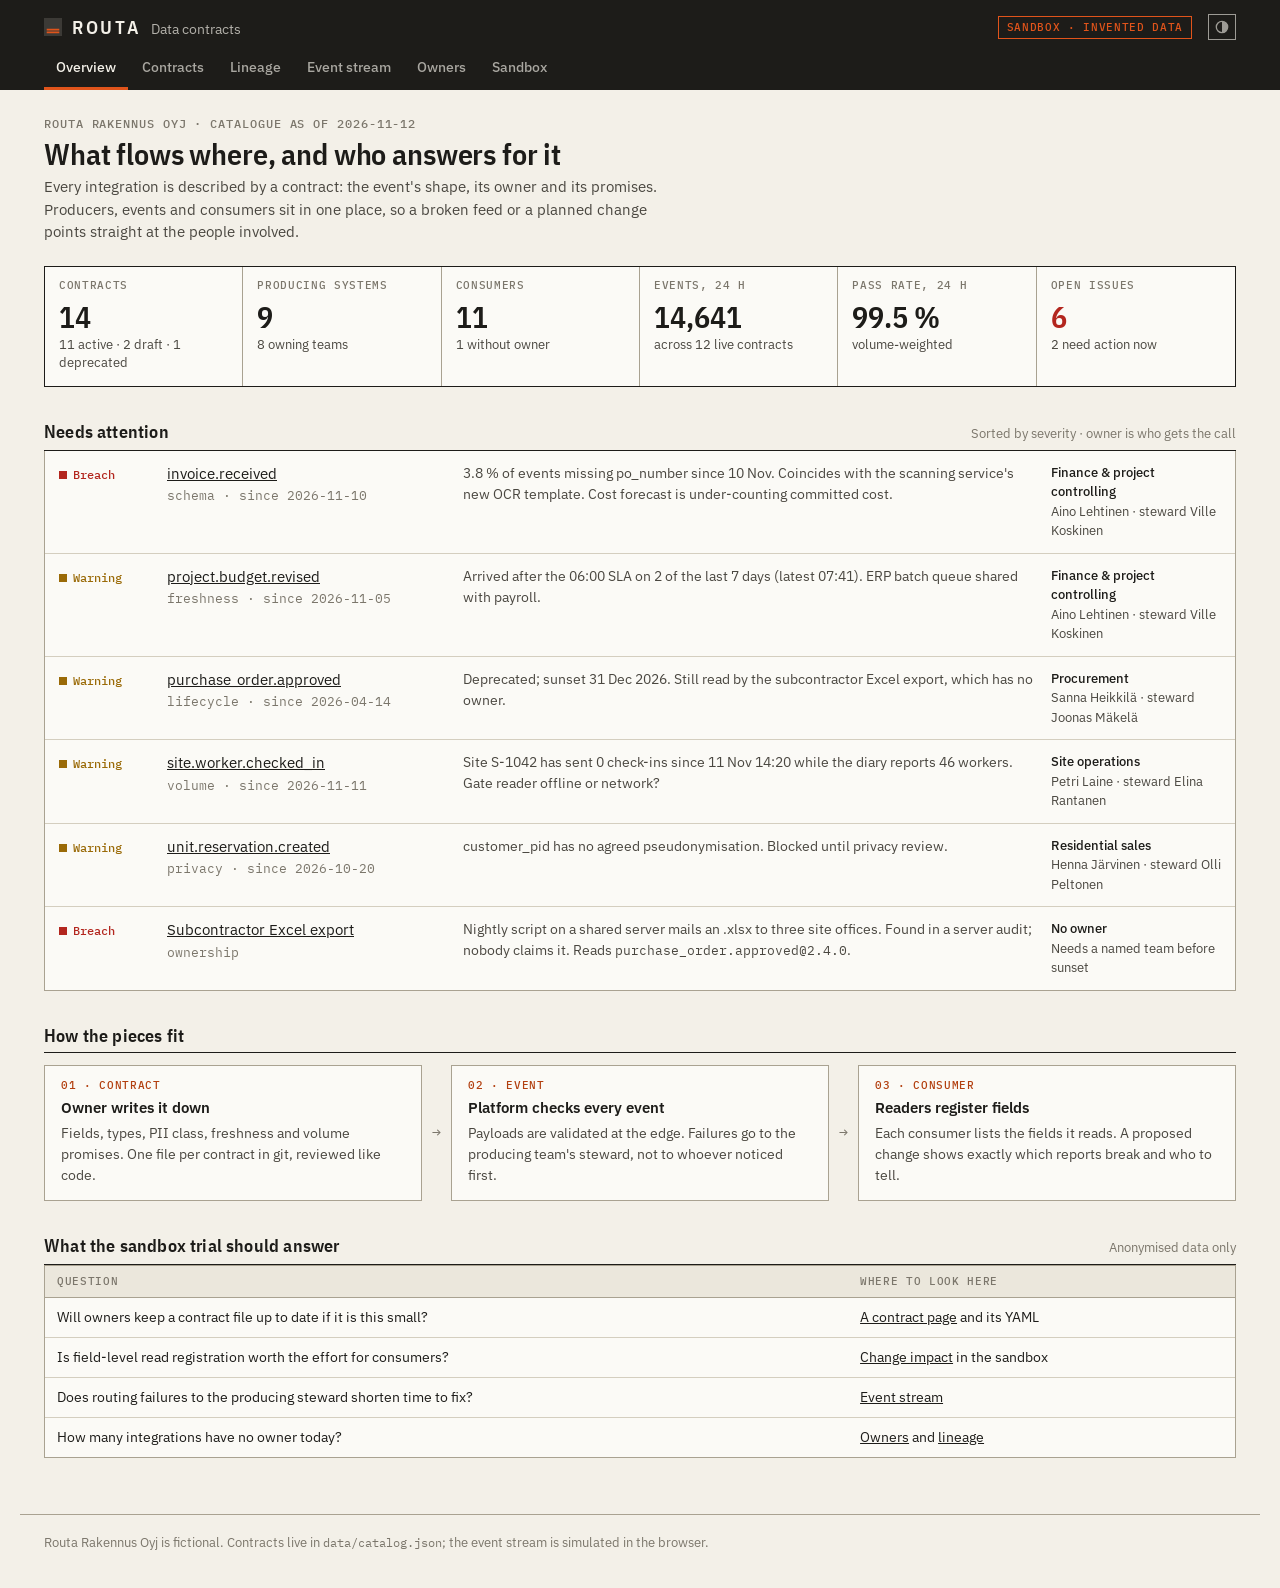
==== index.html @ 66d21399 "ADD intial version" ====
<!doctype html>
<html lang="en">
<head>
<meta charset="utf-8">
<meta name="viewport" content="width=device-width, initial-scale=1">
<title>Routa · Data contracts</title>
<meta name="description" content="Sandbox prototype: data contracts, events, dependencies and owners on one page. Invented data.">
<link rel="preconnect" href="https://fonts.googleapis.com">
<link rel="preconnect" href="https://fonts.gstatic.com" crossorigin>
<link href="https://fonts.googleapis.com/css2?family=IBM+Plex+Mono:wght@400;500&family=IBM+Plex+Sans+Condensed:wght@500;600&family=IBM+Plex+Sans:wght@400;500;600&display=swap" rel="stylesheet">
<link rel="stylesheet" href="assets/style.css">
<link rel="icon" href="data:image/svg+xml,%3Csvg xmlns='http://www.w3.org/2000/svg' viewBox='0 0 16 16'%3E%3Crect width='16' height='16' fill='%231d1c19'/%3E%3Cpath d='M2 11h12M2 13.5h12' stroke='%23e0541b' stroke-width='1.5'/%3E%3C/svg%3E">
</head>
<body>
<header class="masthead">
  <div class="masthead-inner">
    <a class="brand" href="#/">
      <svg class="brand-mark" viewBox="0 0 20 20" aria-hidden="true"><rect width="20" height="20"/><path d="M3 13h14M3 16h14"/></svg>
      <span class="brand-name">Routa</span>
      <span class="brand-sub">Data contracts</span>
    </a>
    <span class="sandbox-tag" title="All names, projects, business IDs and numbers are invented.">Sandbox · invented data</span>
    <button class="theme-toggle" type="button" aria-label="Toggle dark mode"><svg viewBox="0 0 16 16" aria-hidden="true"><circle cx="8" cy="8" r="6.5" fill="none" stroke="currentColor" stroke-width="1.5"/><path d="M8 1.5a6.5 6.5 0 0 1 0 13z" fill="currentColor"/></svg></button>
  </div>
  <nav class="tabs" aria-label="Sections">
    <a href="#/" data-route="overview">Overview</a>
    <a href="#/contracts" data-route="contracts">Contracts</a>
    <a href="#/lineage" data-route="lineage">Lineage</a>
    <a href="#/events" data-route="events">Event stream</a>
    <a href="#/owners" data-route="owners">Owners</a>
    <a href="#/sandbox" data-route="sandbox">Sandbox</a>
  </nav>
</header>

<main id="view" tabindex="-1">
  <p class="loading">Loading catalogue…</p>
</main>

<footer class="foot">
  <span>Routa Rakennus Oyj is fictional. Contracts live in <code>data/catalog.json</code>; the event stream is simulated in the browser.</span>
</footer>

<script src="assets/app.js"></script>
</body>
</html>
---- assets/style.css ----
/* Routa · data contracts sandbox
   Drawing-sheet look: paper, ink, hairlines, one signal colour. */

:root {
  --paper: #f3f0e8;
  --paper-2: #ebe7dc;
  --sheet: #fbfaf6;
  --ink: #1d1c19;
  --ink-2: #4a4740;
  --ink-3: #7b766b;
  --rule: #d4cebf;
  --rule-strong: #a9a291;
  --signal: #e0541b;
  --signal-ink: #b23f0f;
  --ok: #2e6b3f;
  --ok-bg: #e1eadf;
  --warn: #9a6a07;
  --warn-bg: #f3e7c6;
  --bad: #b3261e;
  --bad-bg: #f5dcd8;
  --muted-bg: #e6e2d7;
  --focus: #1f5fbf;

  --sans: "IBM Plex Sans", system-ui, sans-serif;
  --cond: "IBM Plex Sans Condensed", "IBM Plex Sans", system-ui, sans-serif;
  --mono: "IBM Plex Mono", ui-monospace, Menlo, monospace;

  --w: 1240px;
  color-scheme: light;
}

@media (prefers-color-scheme: dark) {
  :root:not([data-theme="light"]) {
    --paper: #161614; --paper-2: #1d1d1a; --sheet: #1b1b18;
    --ink: #ebe7dc; --ink-2: #bdb8ab; --ink-3: #8a8578;
    --rule: #34322d; --rule-strong: #57534a;
    --signal: #f06a30; --signal-ink: #ff8a55;
    --ok: #7fbf8c; --ok-bg: #1f2e22;
    --warn: #e0b04a; --warn-bg: #33291a;
    --bad: #f08a80; --bad-bg: #3a201d;
    --muted-bg: #26251f; --focus: #7aa7f0;
    color-scheme: dark;
  }
}
:root[data-theme="dark"] {
  --paper: #161614; --paper-2: #1d1d1a; --sheet: #1b1b18;
  --ink: #ebe7dc; --ink-2: #bdb8ab; --ink-3: #8a8578;
  --rule: #34322d; --rule-strong: #57534a;
  --signal: #f06a30; --signal-ink: #ff8a55;
  --ok: #7fbf8c; --ok-bg: #1f2e22;
  --warn: #e0b04a; --warn-bg: #33291a;
  --bad: #f08a80; --bad-bg: #3a201d;
  --muted-bg: #26251f; --focus: #7aa7f0;
  color-scheme: dark;
}

* { box-sizing: border-box; }
html { -webkit-text-size-adjust: 100%; }
body {
  margin: 0;
  background: var(--paper);
  color: var(--ink);
  font: 15px/1.5 var(--sans);
  font-feature-settings: "tnum" 1;
}
a { color: inherit; }
code, .mono { font-family: var(--mono); font-size: .92em; }
:focus-visible { outline: 2px solid var(--focus); outline-offset: 2px; }

/* ---------- masthead ---------- */
.masthead { background: var(--ink); color: var(--paper); }
:root[data-theme="dark"] .masthead { background: #0e0e0d; color: var(--ink); }
@media (prefers-color-scheme: dark) { :root:not([data-theme="light"]) .masthead { background: #0e0e0d; color: var(--ink); } }

.masthead-inner {
  max-width: var(--w); margin: 0 auto; padding: 14px 24px 10px;
  display: flex; align-items: center; gap: 16px;
}
.brand { display: flex; align-items: baseline; gap: 10px; text-decoration: none; }
.brand-mark { width: 18px; height: 18px; align-self: center; }
.brand-mark rect { fill: currentColor; opacity: .14; }
.brand-mark path { stroke: var(--signal); stroke-width: 2; fill: none; }
.brand-name { font: 600 19px/1 var(--cond); letter-spacing: .14em; text-transform: uppercase; }
.brand-sub { font: 400 14px/1 var(--sans); opacity: .7; }
.sandbox-tag {
  margin-left: auto; font: 500 11px/1 var(--mono); letter-spacing: .06em; text-transform: uppercase;
  border: 1px solid var(--signal); color: var(--signal); padding: 5px 8px;
}
.theme-toggle {
  background: none; border: 1px solid currentColor; color: inherit; opacity: .6;
  width: 28px; height: 26px; cursor: pointer; padding: 0; display: grid; place-items: center;
}
.theme-toggle svg { width: 14px; height: 14px; }
.theme-toggle:hover { opacity: 1; }

.tabs {
  max-width: var(--w); margin: 0 auto; padding: 0 24px;
  display: flex; gap: 2px; overflow-x: auto; scrollbar-width: none;
}
.tabs::-webkit-scrollbar { display: none; }
.tabs a {
  text-decoration: none; font: 500 13.5px/1 var(--sans);
  padding: 11px 12px 12px; opacity: .65; white-space: nowrap;
  border-bottom: 3px solid transparent;
}
.tabs a:hover { opacity: 1; }
.tabs a[aria-current="page"] { opacity: 1; border-bottom-color: var(--signal); }

/* ---------- page ---------- */
main { max-width: var(--w); margin: 0 auto; padding: 28px 24px 56px; outline: none; }
main:focus, main:focus-visible { outline: none; }
.cols-2 > *, .lineage-layout > *, .sb-grid > * { min-width: 0; }
.loading { color: var(--ink-3); }

.page-head { display: flex; align-items: flex-end; justify-content: space-between; gap: 24px; flex-wrap: wrap; margin-bottom: 22px; }
.page-head h1 { margin: 0; font: 600 30px/1.1 var(--cond); letter-spacing: -.005em; }
.page-head .lede { margin: 6px 0 0; color: var(--ink-2); max-width: 70ch; }
.eyebrow { font: 500 11.5px/1 var(--mono); letter-spacing: .08em; text-transform: uppercase; color: var(--ink-3); margin: 0 0 8px; }

h2 { font: 600 18px/1.2 var(--cond); margin: 0 0 10px; letter-spacing: .01em; }
h3 { font: 600 15px/1.2 var(--sans); margin: 0 0 8px; }
.section { margin-top: 34px; }
.section-head { display: flex; align-items: baseline; justify-content: space-between; gap: 12px; border-bottom: 1px solid var(--ink); padding-bottom: 6px; margin-bottom: 0; }
.section-head h2 { margin: 0; }
.section-head .hint { font-size: 13px; color: var(--ink-3); }

.sheet { background: var(--sheet); border: 1px solid var(--rule-strong); }
.muted { color: var(--ink-3); }
.small { font-size: 13px; }

/* ---------- title block (stats) ---------- */
.titleblock {
  display: grid; grid-template-columns: repeat(6, 1fr);
  border: 1px solid var(--ink); background: var(--sheet);
}
.titleblock > div { padding: 12px 14px 14px; border-right: 1px solid var(--rule-strong); min-width: 0; }
.titleblock > div:last-child { border-right: 0; }
.titleblock .k { font: 500 11px/1.2 var(--mono); text-transform: uppercase; letter-spacing: .06em; color: var(--ink-3); }
.titleblock .v { font: 600 30px/1.1 var(--cond); margin-top: 8px; }
.titleblock .s { font-size: 12.5px; color: var(--ink-2); margin-top: 2px; }
.titleblock .v.bad { color: var(--bad); }
.titleblock .v.warn { color: var(--warn); }
@media (max-width: 900px) {
  .titleblock { grid-template-columns: repeat(3, 1fr); }
  .titleblock > div:nth-child(3n) { border-right: 0; }
  .titleblock > div:nth-child(-n+3) { border-bottom: 1px solid var(--rule-strong); }
}
@media (max-width: 520px) {
  .titleblock { grid-template-columns: repeat(2, 1fr); }
  .titleblock > div { border-right: 1px solid var(--rule-strong) !important; border-bottom: 1px solid var(--rule-strong); }
  .titleblock > div:nth-child(2n) { border-right: 0 !important; }
}

/* ---------- tables ---------- */
.table-wrap { overflow-x: auto; border: 1px solid var(--rule-strong); background: var(--sheet); }
table { width: 100%; border-collapse: collapse; font-size: 14px; }
th {
  text-align: left; font: 500 11px/1.2 var(--mono); text-transform: uppercase; letter-spacing: .06em;
  color: var(--ink-3); padding: 9px 12px; border-bottom: 1px solid var(--rule-strong); background: var(--paper-2);
  white-space: nowrap;
}
td { padding: 9px 12px; border-bottom: 1px solid var(--rule); vertical-align: top; }
tr:last-child td { border-bottom: 0; }
td.num, th.num { text-align: right; }
tr.clickable { cursor: pointer; }
tr.clickable:hover td { background: var(--paper-2); }
td .ev { font-family: var(--mono); font-size: 13.5px; font-weight: 500; text-decoration: none; }
td .ev:hover { text-decoration: underline; text-decoration-color: var(--signal); text-underline-offset: 3px; }
.sub { display: block; color: var(--ink-3); font-size: 12.5px; margin-top: 1px; }

/* ---------- chips & status ---------- */
.st { display: inline-flex; align-items: center; gap: 6px; font: 500 12px/1 var(--mono); white-space: nowrap; }
.st::before { content: ""; width: 8px; height: 8px; background: currentColor; flex: none; }
.st.ok { color: var(--ok); }
.st.warn { color: var(--warn); }
.st.breach { color: var(--bad); }
.st.none { color: var(--ink-3); }
.st.none::before { background: none; border: 1px solid currentColor; }

.lc { font: 500 11px/1 var(--mono); text-transform: uppercase; letter-spacing: .05em; padding: 3px 6px; border: 1px solid; white-space: nowrap; }
.lc.active { color: var(--ink-2); border-color: var(--rule-strong); }
.lc.draft { color: var(--ink-3); border-style: dashed; border-color: var(--ink-3); }
.lc.deprecated { color: var(--bad); border-color: var(--bad); }

.pii { font: 500 11px/1 var(--mono); padding: 3px 5px; white-space: nowrap; }
.pii.pseudonymised { background: var(--warn-bg); color: var(--warn); }
.pii.personal { background: var(--bad-bg); color: var(--bad); }

.chip { display: inline-block; font-size: 12.5px; padding: 2px 7px; margin: 0 4px 4px 0; background: var(--muted-bg); color: var(--ink-2); text-decoration: none; white-space: nowrap; }
a.chip:hover { background: var(--ink); color: var(--paper); }
.chip.unowned { background: var(--bad-bg); color: var(--bad); }

/* ---------- attention list ---------- */
.attention { list-style: none; margin: 0; padding: 0; border: 1px solid var(--rule-strong); border-top: 0; background: var(--sheet); }
.attention li { display: grid; grid-template-columns: 92px minmax(180px, 280px) 1fr 170px; gap: 16px; padding: 12px 14px; border-top: 1px solid var(--rule); align-items: start; }
.attention li:first-child { border-top: 0; }
.attention .what { color: var(--ink-2); font-size: 14px; }
.attention .who { font-size: 13px; color: var(--ink-2); }
.attention .who b { display: block; color: var(--ink); font-weight: 500; }
@media (max-width: 860px) {
  .attention li { grid-template-columns: 80px 1fr; }
  .attention .what, .attention .who { grid-column: 2; }
}

/* ---------- flow explainer ---------- */
.flow { display: grid; grid-template-columns: 1fr auto 1fr auto 1fr; align-items: stretch; gap: 0; margin-top: 12px; }
.flow .step { border: 1px solid var(--rule-strong); background: var(--sheet); padding: 14px 16px; }
.flow .step .n { font: 500 11px/1 var(--mono); color: var(--signal-ink); letter-spacing: .06em; }
.flow .step h3 { margin: 8px 0 6px; }
.flow .step p { margin: 0; font-size: 14px; color: var(--ink-2); }
.flow .arrow { align-self: center; padding: 0 10px; color: var(--ink-3); font-family: var(--mono); }
@media (max-width: 780px) {
  .flow { grid-template-columns: 1fr; }
  .flow .arrow { transform: rotate(90deg); justify-self: center; padding: 4px 0; }
}

/* ---------- filters ---------- */
.filters { display: flex; flex-wrap: wrap; gap: 10px; align-items: center; margin-bottom: 12px; }
input[type="search"], select, textarea, input[type="text"] {
  font: 14px/1.3 var(--sans); color: var(--ink); background: var(--sheet);
  border: 1px solid var(--rule-strong); padding: 7px 10px; border-radius: 0;
}
input[type="search"] { min-width: 240px; flex: 1 1 240px; max-width: 360px; }
select { padding-right: 26px; }
.seg { display: inline-flex; border: 1px solid var(--rule-strong); }
.seg button { font: 500 12.5px/1 var(--sans); background: var(--sheet); color: var(--ink-2); border: 0; border-right: 1px solid var(--rule-strong); padding: 8px 11px; cursor: pointer; }
.seg button:last-child { border-right: 0; }
.seg button[aria-pressed="true"] { background: var(--ink); color: var(--paper); }

.btn { font: 500 13.5px/1 var(--sans); background: var(--ink); color: var(--paper); border: 1px solid var(--ink); padding: 9px 14px; cursor: pointer; text-decoration: none; display: inline-block; }
.btn:hover { background: var(--signal-ink); border-color: var(--signal-ink); }
.btn.ghost { background: transparent; color: var(--ink); border-color: var(--rule-strong); }
.btn.ghost:hover { border-color: var(--ink); background: var(--paper-2); }

/* ---------- contract detail ---------- */
.crumbs { font-size: 13px; color: var(--ink-3); margin-bottom: 10px; }
.crumbs a { color: var(--ink-2); }
.detail-title { display: flex; align-items: center; gap: 12px; flex-wrap: wrap; }
.detail-title h1 { font: 500 26px/1.15 var(--mono); margin: 0; letter-spacing: -.01em; word-break: break-word; }
.detail-title .ver { font: 500 14px/1 var(--mono); color: var(--ink-3); }

.meta { display: grid; grid-template-columns: repeat(4, 1fr); border: 1px solid var(--ink); background: var(--sheet); margin-top: 18px; }
.meta > div { padding: 10px 14px 12px; border-right: 1px solid var(--rule-strong); border-bottom: 1px solid var(--rule-strong); min-width: 0; }
.meta > div:nth-child(4n) { border-right: 0; }
.meta > div:nth-last-child(-n+4) { border-bottom: 0; }
.meta .k { font: 500 11px/1.2 var(--mono); text-transform: uppercase; letter-spacing: .06em; color: var(--ink-3); }
.meta .v { margin-top: 5px; font-size: 14px; overflow-wrap: anywhere; }
.meta .v small { display: block; color: var(--ink-3); font-size: 12.5px; }
@media (max-width: 820px) {
  .meta { grid-template-columns: repeat(2, 1fr); }
  .meta > div { border-right: 1px solid var(--rule-strong) !important; border-bottom: 1px solid var(--rule-strong) !important; }
  .meta > div:nth-child(2n) { border-right: 0 !important; }
}

.issue { border-left: 4px solid var(--warn); background: var(--warn-bg); padding: 10px 14px; margin-top: 14px; font-size: 14px; }
.issue.breach { border-color: var(--bad); background: var(--bad-bg); }
.issue b { font: 500 11.5px/1 var(--mono); text-transform: uppercase; letter-spacing: .05em; margin-right: 8px; }

.cols-2 { display: grid; grid-template-columns: 1.6fr 1fr; gap: 28px; }
@media (max-width: 960px) { .cols-2 { grid-template-columns: 1fr; } }

.fieldname { font-family: var(--mono); font-size: 13.5px; font-weight: 500; }
.req { font: 500 11px/1 var(--mono); color: var(--signal-ink); }
.constraint { font-family: var(--mono); font-size: 12.5px; color: var(--ink-2); overflow-wrap: anywhere; }

.checks { list-style: none; margin: 0; padding: 0; border: 1px solid var(--rule-strong); background: var(--sheet); }
.checks li { display: flex; gap: 12px; justify-content: space-between; padding: 9px 12px; border-top: 1px solid var(--rule); font-size: 14px; }
.checks li:first-child { border-top: 0; }
.checks .ck { font: 500 11.5px/1.4 var(--mono); text-transform: uppercase; color: var(--ink-3); min-width: 78px; }

.log { list-style: none; margin: 0; padding: 0; font-size: 14px; }
.log li { padding: 8px 0; border-top: 1px solid var(--rule); display: grid; grid-template-columns: 64px 92px 1fr; gap: 10px; }
.log li:first-child { border-top: 0; }

pre.code {
  margin: 0; background: var(--paper-2); border: 1px solid var(--rule-strong);
  padding: 14px 16px; font: 12.5px/1.55 var(--mono); overflow: auto; max-height: 520px; color: var(--ink);
}
pre.code .y-k { color: var(--signal-ink); }
pre.code .y-c { color: var(--ink-3); }

details.yaml summary { cursor: pointer; font: 500 13.5px/1 var(--sans); padding: 10px 0; color: var(--ink-2); }
details.yaml summary:hover { color: var(--ink); }

/* ---------- lineage ---------- */
.lineage-layout { display: grid; grid-template-columns: 1fr 300px; gap: 20px; align-items: start; }
@media (max-width: 1060px) { .lineage-layout { grid-template-columns: 1fr; } }
.graph-wrap { border: 1px solid var(--ink); background: var(--sheet); overflow-x: auto; }
.graph-wrap svg { display: block; min-width: 900px; width: 100%; height: auto; }
.graph-wrap .colhead { font: 500 11px var(--mono); letter-spacing: .08em; text-transform: uppercase; fill: var(--ink-3); }
.g-node { cursor: pointer; }
.g-node rect { fill: var(--sheet); stroke: var(--rule-strong); stroke-width: 1; }
.g-node text { font: 12.5px var(--sans); fill: var(--ink); pointer-events: none; }
.g-node text.mono { font: 500 12px var(--mono); }
.g-node .bar { stroke: none; }
.g-node:hover rect.box { stroke: var(--ink); }
.g-node.sel rect.box { stroke: var(--signal); stroke-width: 2; }
.g-node.draft rect.box { stroke-dasharray: 4 3; }
.g-node.deprecated text { fill: var(--bad); }
.g-node.unowned rect.box { stroke: var(--bad); }
.g-edge { fill: none; stroke: var(--rule-strong); stroke-width: 1.2; }
.g-edge.draft { stroke-dasharray: 4 4; }
.g-edge.hot { stroke: var(--signal); stroke-width: 2; }
svg.focus .g-node:not(.lit) { opacity: .22; }
svg.focus .g-edge:not(.hot) { opacity: .12; }

.side { border: 1px solid var(--rule-strong); background: var(--sheet); padding: 16px; position: sticky; top: 12px; }
.side .kind { font: 500 11px/1 var(--mono); text-transform: uppercase; letter-spacing: .08em; color: var(--ink-3); }
.side h3 { font-size: 17px; margin: 6px 0 4px; overflow-wrap: anywhere; }
.side dl { margin: 12px 0 0; font-size: 13.5px; }
.side dt { font: 500 11px/1 var(--mono); text-transform: uppercase; color: var(--ink-3); margin-top: 12px; letter-spacing: .05em; }
.side dd { margin: 4px 0 0; }
.legend { display: flex; flex-wrap: wrap; gap: 18px; margin-top: 10px; font-size: 12.5px; color: var(--ink-3); }
.legend span { display: inline-flex; align-items: center; gap: 6px; }
.legend i { display: inline-block; width: 22px; height: 0; border-top: 1.5px solid var(--rule-strong); }
.legend i.d { border-top-style: dashed; }
.legend i.h { border-top: 2px solid var(--signal); }

/* ---------- event stream ---------- */
.stream-bar { display: flex; flex-wrap: wrap; gap: 10px; align-items: center; margin-bottom: 12px; }
.counter { display: grid; grid-template-columns: repeat(4, auto); border: 1px solid var(--ink); background: var(--sheet); margin-left: auto; }
.counter > div { padding: 6px 14px; border-right: 1px solid var(--rule-strong); }
.counter > div:last-child { border-right: 0; }
.counter .k { font: 500 10.5px/1 var(--mono); text-transform: uppercase; color: var(--ink-3); letter-spacing: .05em; }
.counter .v { font: 600 19px/1.15 var(--cond); }
@media (max-width: 720px) { .counter { margin-left: 0; width: 100%; grid-template-columns: repeat(4, 1fr); } }

.stream td { font-size: 13.5px; padding: 7px 12px; }
.stream td.t { font-family: var(--mono); font-size: 12.5px; color: var(--ink-3); white-space: nowrap; }
.stream tr.fail td { background: var(--bad-bg); }
.stream tr.new td { animation: flash 1.2s ease-out; }
@keyframes flash { from { background: var(--warn-bg); } }
.stream .err { font-family: var(--mono); font-size: 12.5px; color: var(--bad); }
.stream .payload { font-family: var(--mono); font-size: 12px; color: var(--ink-3); max-width: 420px; overflow: hidden; text-overflow: ellipsis; white-space: nowrap; }
.inspect { margin-top: 14px; }

.dot-live { width: 8px; height: 8px; background: var(--ok); display: inline-block; margin-right: 6px; animation: blink 1.4s steps(2, start) infinite; }
.paused .dot-live { background: var(--ink-3); animation: none; }
@keyframes blink { to { visibility: hidden; } }

/* ---------- owners ---------- */
.owner-grid { display: grid; grid-template-columns: repeat(auto-fill, minmax(330px, 1fr)); border-left: 1px solid var(--rule-strong); border-top: 1px solid var(--rule-strong); }
.owner-card { background: var(--sheet); border-right: 1px solid var(--rule-strong); border-bottom: 1px solid var(--rule-strong); padding: 16px; }
.owner-card .people { display: grid; grid-template-columns: 1fr 1fr; gap: 10px; margin: 10px 0 14px; font-size: 13.5px; }
.owner-card .people .k { font: 500 10.5px/1 var(--mono); text-transform: uppercase; color: var(--ink-3); letter-spacing: .05em; margin-bottom: 3px; }
.owner-card .people small { display: block; color: var(--ink-3); }
.owner-card .grp { font: 500 10.5px/1 var(--mono); text-transform: uppercase; color: var(--ink-3); letter-spacing: .05em; margin: 10px 0 6px; }
.owner-card.unowned { background: var(--bad-bg); }
.owner-card h3 { display: flex; justify-content: space-between; gap: 10px; align-items: baseline; }

/* ---------- sandbox ---------- */
.sb-grid { display: grid; grid-template-columns: 1fr 1fr; gap: 24px; }
@media (max-width: 960px) { .sb-grid { grid-template-columns: 1fr; } }
textarea.payload { width: 100%; min-height: 360px; font: 13px/1.55 var(--mono); resize: vertical; tab-size: 2; }
.verdict { border: 1px solid var(--rule-strong); background: var(--sheet); padding: 14px 16px; margin-top: 12px; }
.verdict.pass { border-left: 4px solid var(--ok); }
.verdict.fail { border-left: 4px solid var(--bad); }
.verdict.mixed { border-left: 4px solid var(--warn); }
.verdict h3 { margin-bottom: 6px; }
.verdict ul { margin: 6px 0 0; padding-left: 18px; font-size: 14px; }
.verdict li { margin: 3px 0; }
.verdict code { color: var(--ink); }
.row { display: flex; gap: 10px; flex-wrap: wrap; align-items: center; margin: 10px 0; }
label.fl { display: block; font: 500 11px/1 var(--mono); text-transform: uppercase; letter-spacing: .05em; color: var(--ink-3); margin-bottom: 5px; }
.field-row { display: flex; gap: 12px; flex-wrap: wrap; }
.field-row > div { flex: 1 1 180px; }
.field-row select, .field-row input { width: 100%; }
.bump { font: 600 22px/1 var(--mono); }
.bump .from { color: var(--ink-3); font-weight: 400; }
.tag-break { font: 500 11px/1 var(--mono); text-transform: uppercase; padding: 3px 6px; background: var(--bad-bg); color: var(--bad); }
.tag-safe { font: 500 11px/1 var(--mono); text-transform: uppercase; padding: 3px 6px; background: var(--ok-bg); color: var(--ok); }
.tag-maybe { font: 500 11px/1 var(--mono); text-transform: uppercase; padding: 3px 6px; background: var(--warn-bg); color: var(--warn); }
.notify { margin-top: 12px; }
.notify pre { white-space: pre-wrap; }

/* ---------- footer ---------- */
.foot { max-width: var(--w); margin: 0 auto; padding: 18px 24px 36px; border-top: 1px solid var(--rule-strong); font-size: 12.5px; color: var(--ink-3); }

@media (max-width: 600px) {
  .masthead-inner, .tabs, main, .foot { padding-left: 16px; padding-right: 16px; }
  .brand-sub { display: none; }
  .sandbox-tag { font-size: 10px; }
  .page-head h1 { font-size: 25px; }
  input[type="search"] { min-width: 0; max-width: none; }
}
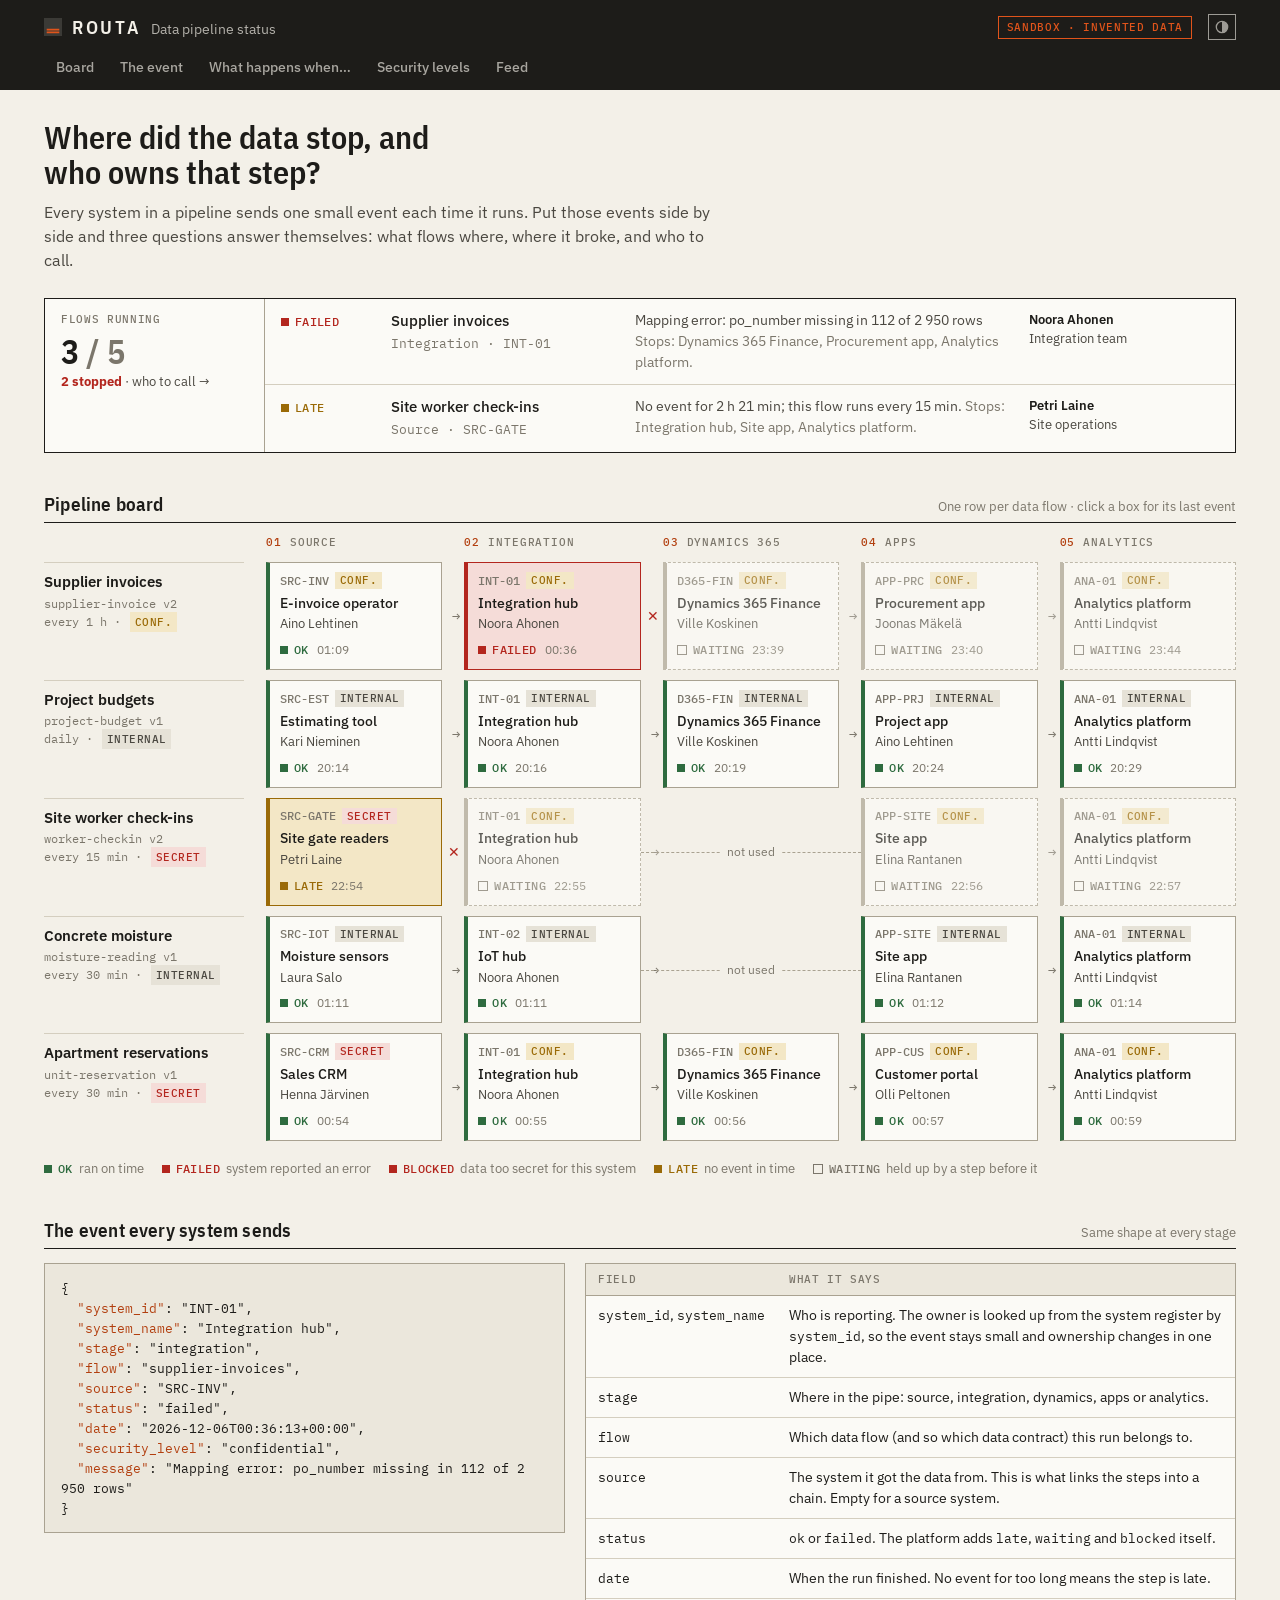
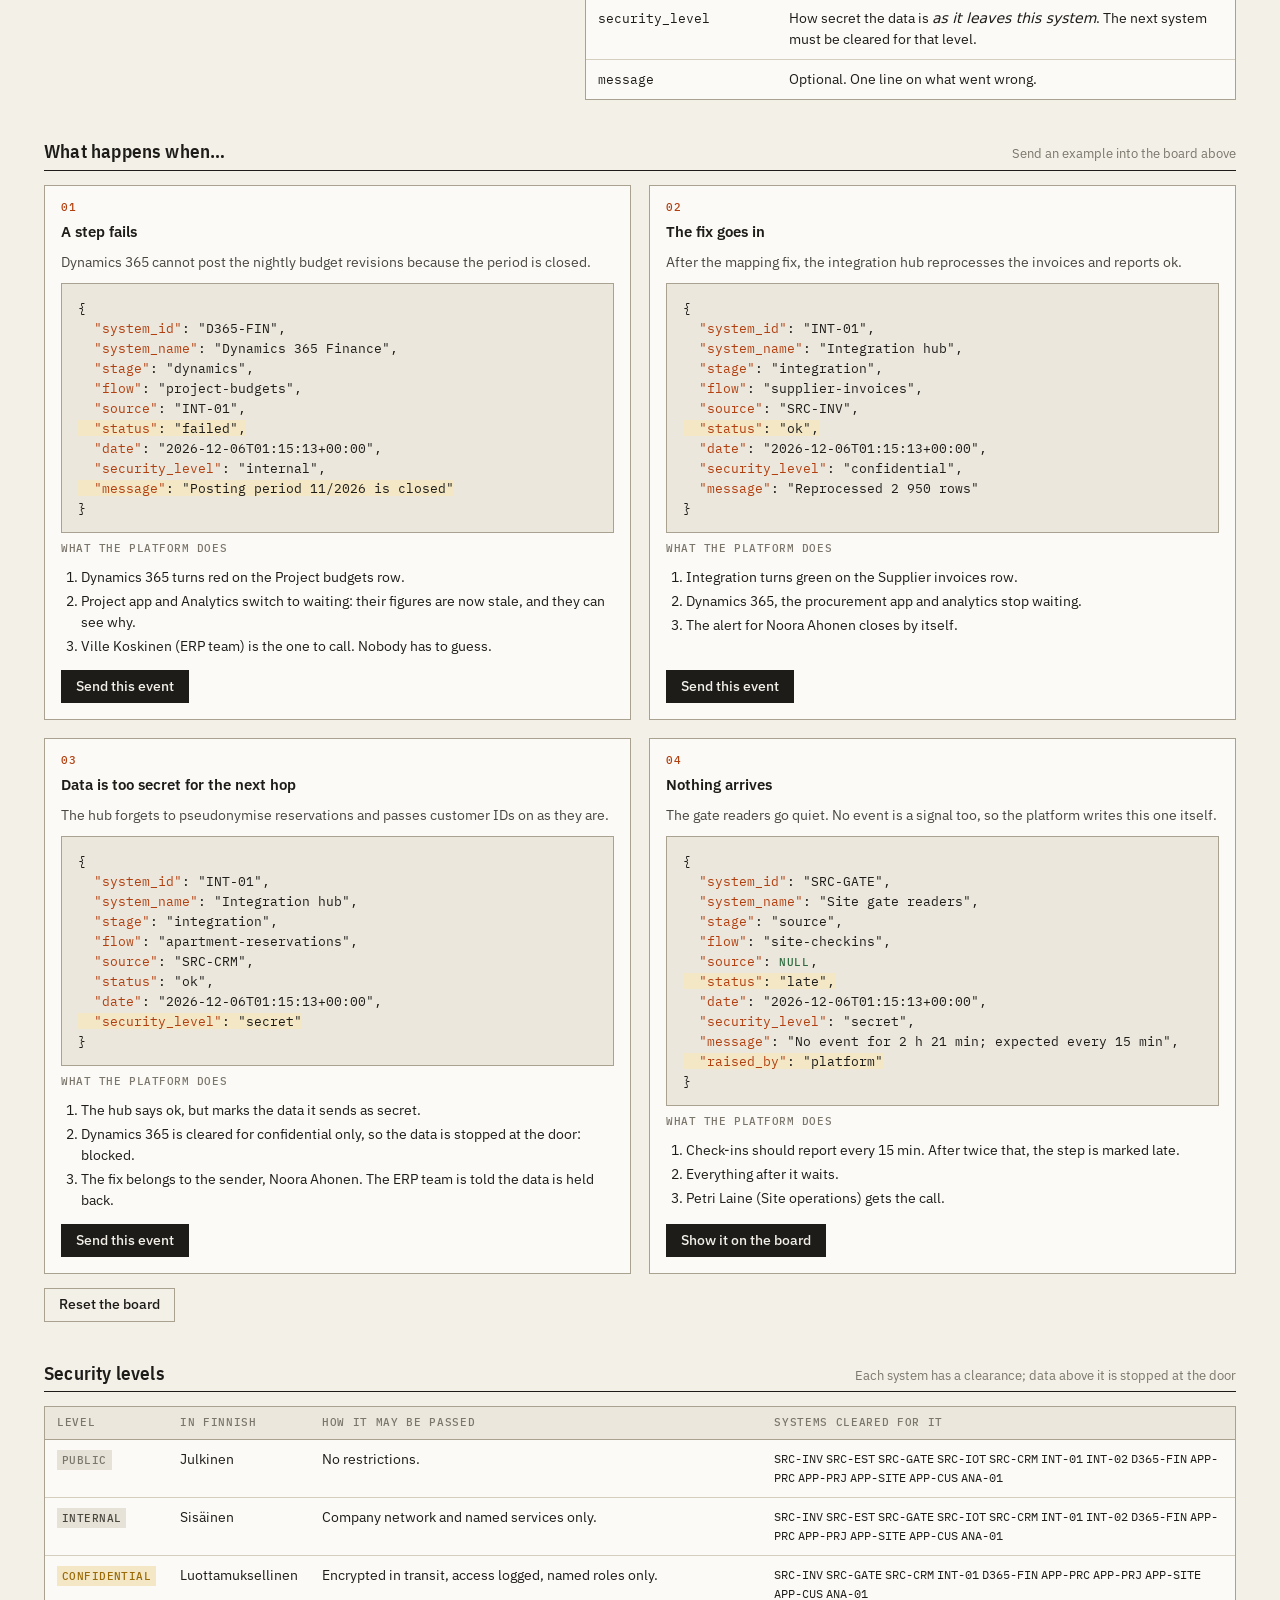
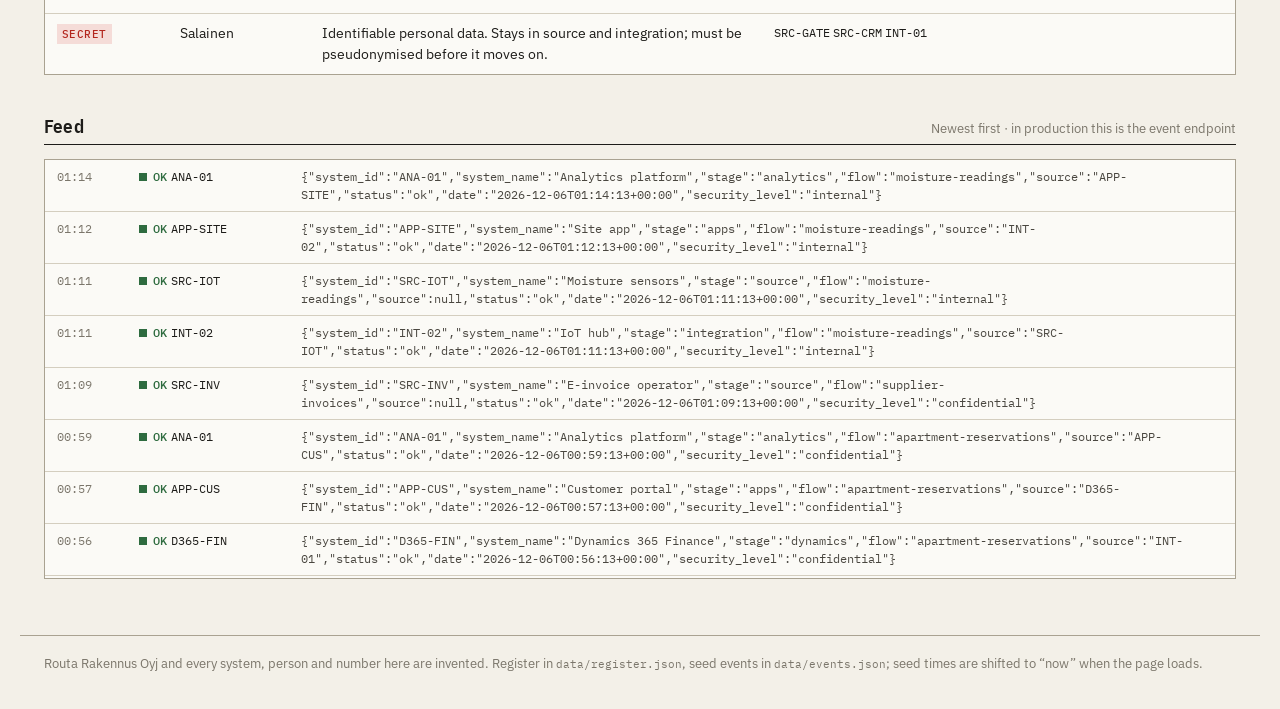
==== commit eeeb97af: "ADD intial version v2" ====
--- a/index.html
+++ b/index.html
@@ -3,8 +3,8 @@
 <head>
 <meta charset="utf-8">
 <meta name="viewport" content="width=device-width, initial-scale=1">
-<title>Routa · Data contracts</title>
-<meta name="description" content="Sandbox prototype: data contracts, events, dependencies and owners on one page. Invented data.">
+<title>Routa · Data pipeline status</title>
+<meta name="description" content="Sandbox prototype: where data stopped in the pipeline, and who owns that step. Invented data.">
 <link rel="preconnect" href="https://fonts.googleapis.com">
 <link rel="preconnect" href="https://fonts.gstatic.com" crossorigin>
 <link href="https://fonts.googleapis.com/css2?family=IBM+Plex+Mono:wght@400;500&family=IBM+Plex+Sans+Condensed:wght@500;600&family=IBM+Plex+Sans:wght@400;500;600&display=swap" rel="stylesheet">
@@ -14,30 +14,94 @@
 <body>
 <header class="masthead">
   <div class="masthead-inner">
-    <a class="brand" href="#/">
+    <a class="brand" href="#top">
       <svg class="brand-mark" viewBox="0 0 20 20" aria-hidden="true"><rect width="20" height="20"/><path d="M3 13h14M3 16h14"/></svg>
       <span class="brand-name">Routa</span>
-      <span class="brand-sub">Data contracts</span>
+      <span class="brand-sub">Data pipeline status</span>
     </a>
-    <span class="sandbox-tag" title="All names, projects, business IDs and numbers are invented.">Sandbox · invented data</span>
+    <span class="sandbox-tag" title="All names, systems and numbers are invented.">Sandbox · invented data</span>
     <button class="theme-toggle" type="button" aria-label="Toggle dark mode"><svg viewBox="0 0 16 16" aria-hidden="true"><circle cx="8" cy="8" r="6.5" fill="none" stroke="currentColor" stroke-width="1.5"/><path d="M8 1.5a6.5 6.5 0 0 1 0 13z" fill="currentColor"/></svg></button>
   </div>
   <nav class="tabs" aria-label="Sections">
-    <a href="#/" data-route="overview">Overview</a>
-    <a href="#/contracts" data-route="contracts">Contracts</a>
-    <a href="#/lineage" data-route="lineage">Lineage</a>
-    <a href="#/events" data-route="events">Event stream</a>
-    <a href="#/owners" data-route="owners">Owners</a>
-    <a href="#/sandbox" data-route="sandbox">Sandbox</a>
+    <a href="#board">Board</a>
+    <a href="#event">The event</a>
+    <a href="#examples">What happens when…</a>
+    <a href="#security">Security levels</a>
+    <a href="#feed">Feed</a>
   </nav>
 </header>
 
-<main id="view" tabindex="-1">
-  <p class="loading">Loading catalogue…</p>
+<main id="top">
+  <section class="intro">
+    <h1>Where did the data stop, and who owns that step?</h1>
+    <p class="lede">Every system in a pipeline sends one small event each time it runs. Put those events side by side and three questions answer themselves: what flows where, where it broke, and who to call.</p>
+  </section>
+
+  <section id="alerts" class="alerts" aria-live="polite"></section>
+
+  <section id="board" class="section">
+    <div class="section-head">
+      <h2>Pipeline board</h2>
+      <span class="hint">One row per data flow · click a box for its last event</span>
+    </div>
+    <div class="board-wrap"><div class="board" id="board-grid"></div></div>
+    <div class="legend" id="legend"></div>
+    <div id="detail" class="detail" aria-live="polite"></div>
+  </section>
+
+  <section id="event" class="section">
+    <div class="section-head">
+      <h2>The event every system sends</h2>
+      <span class="hint">Same shape at every stage</span>
+    </div>
+    <div class="two">
+      <pre class="code" id="schema-json"></pre>
+      <div class="table-wrap">
+        <table>
+          <thead><tr><th>Field</th><th>What it says</th></tr></thead>
+          <tbody>
+            <tr><td><code>system_id</code>, <code>system_name</code></td><td>Who is reporting. The owner is looked up from the system register by <code>system_id</code>, so the event stays small and ownership changes in one place.</td></tr>
+            <tr><td><code>stage</code></td><td>Where in the pipe: source, integration, dynamics, apps or analytics.</td></tr>
+            <tr><td><code>flow</code></td><td>Which data flow (and so which data contract) this run belongs to.</td></tr>
+            <tr><td><code>source</code></td><td>The system it got the data from. This is what links the steps into a chain. Empty for a source system.</td></tr>
+            <tr><td><code>status</code></td><td><code>ok</code> or <code>failed</code>. The platform adds <code>late</code>, <code>waiting</code> and <code>blocked</code> itself.</td></tr>
+            <tr><td><code>date</code></td><td>When the run finished. No event for too long means the step is late.</td></tr>
+            <tr><td><code>security_level</code></td><td>How secret the data is <em>as it leaves this system</em>. The next system must be cleared for that level.</td></tr>
+            <tr><td><code>message</code></td><td>Optional. One line on what went wrong.</td></tr>
+          </tbody>
+        </table>
+      </div>
+    </div>
+  </section>
+
+  <section id="examples" class="section">
+    <div class="section-head">
+      <h2>What happens when…</h2>
+      <span class="hint">Send an example into the board above</span>
+    </div>
+    <div class="examples" id="examples-grid"></div>
+    <div class="row"><button class="btn ghost" type="button" id="reset">Reset the board</button></div>
+  </section>
+
+  <section id="security" class="section">
+    <div class="section-head">
+      <h2>Security levels</h2>
+      <span class="hint">Each system has a clearance; data above it is stopped at the door</span>
+    </div>
+    <div class="table-wrap" id="levels"></div>
+  </section>
+
+  <section id="feed" class="section">
+    <div class="section-head">
+      <h2>Feed</h2>
+      <span class="hint">Newest first · in production this is the event endpoint</span>
+    </div>
+    <ol class="feed" id="feed-list"></ol>
+  </section>
 </main>
 
 <footer class="foot">
-  <span>Routa Rakennus Oyj is fictional. Contracts live in <code>data/catalog.json</code>; the event stream is simulated in the browser.</span>
+  Routa Rakennus Oyj and every system, person and number here are invented. Register in <code>data/register.json</code>, seed events in <code>data/events.json</code>; seed times are shifted to “now” when the page loads.
 </footer>
 
 <script src="assets/app.js"></script>
--- a/assets/style.css
+++ b/assets/style.css
@@ -1,44 +1,29 @@
-/* Routa · data contracts sandbox
+/* Routa · data pipeline status (sandbox)
    Drawing-sheet look: paper, ink, hairlines, one signal colour. */
 
 :root {
-  --paper: #f3f0e8;
-  --paper-2: #ebe7dc;
-  --sheet: #fbfaf6;
-  --ink: #1d1c19;
-  --ink-2: #4a4740;
-  --ink-3: #7b766b;
-  --rule: #d4cebf;
-  --rule-strong: #a9a291;
-  --signal: #e0541b;
-  --signal-ink: #b23f0f;
-  --ok: #2e6b3f;
-  --ok-bg: #e1eadf;
-  --warn: #9a6a07;
-  --warn-bg: #f3e7c6;
-  --bad: #b3261e;
-  --bad-bg: #f5dcd8;
-  --muted-bg: #e6e2d7;
-  --focus: #1f5fbf;
-
+  --paper: #f3f0e8; --paper-2: #ebe7dc; --sheet: #fbfaf6;
+  --ink: #1d1c19; --ink-2: #4a4740; --ink-3: #7b766b;
+  --rule: #d4cebf; --rule-strong: #a9a291;
+  --signal: #e0541b; --signal-ink: #b23f0f;
+  --ok: #2e6b3f; --ok-bg: #e1eadf;
+  --warn: #9a6a07; --warn-bg: #f3e7c6;
+  --bad: #b3261e; --bad-bg: #f5dcd8;
+  --muted-bg: #e6e2d7; --focus: #1f5fbf;
   --sans: "IBM Plex Sans", system-ui, sans-serif;
   --cond: "IBM Plex Sans Condensed", "IBM Plex Sans", system-ui, sans-serif;
   --mono: "IBM Plex Mono", ui-monospace, Menlo, monospace;
-
   --w: 1240px;
   color-scheme: light;
 }
-
 @media (prefers-color-scheme: dark) {
   :root:not([data-theme="light"]) {
     --paper: #161614; --paper-2: #1d1d1a; --sheet: #1b1b18;
     --ink: #ebe7dc; --ink-2: #bdb8ab; --ink-3: #8a8578;
     --rule: #34322d; --rule-strong: #57534a;
     --signal: #f06a30; --signal-ink: #ff8a55;
-    --ok: #7fbf8c; --ok-bg: #1f2e22;
-    --warn: #e0b04a; --warn-bg: #33291a;
-    --bad: #f08a80; --bad-bg: #3a201d;
-    --muted-bg: #26251f; --focus: #7aa7f0;
+    --ok: #7fbf8c; --ok-bg: #1f2e22; --warn: #e0b04a; --warn-bg: #33291a;
+    --bad: #f08a80; --bad-bg: #3a201d; --muted-bg: #26251f; --focus: #7aa7f0;
     color-scheme: dark;
   }
 }
@@ -47,339 +32,192 @@
   --ink: #ebe7dc; --ink-2: #bdb8ab; --ink-3: #8a8578;
   --rule: #34322d; --rule-strong: #57534a;
   --signal: #f06a30; --signal-ink: #ff8a55;
-  --ok: #7fbf8c; --ok-bg: #1f2e22;
-  --warn: #e0b04a; --warn-bg: #33291a;
-  --bad: #f08a80; --bad-bg: #3a201d;
-  --muted-bg: #26251f; --focus: #7aa7f0;
+  --ok: #7fbf8c; --ok-bg: #1f2e22; --warn: #e0b04a; --warn-bg: #33291a;
+  --bad: #f08a80; --bad-bg: #3a201d; --muted-bg: #26251f; --focus: #7aa7f0;
   color-scheme: dark;
 }
 
 * { box-sizing: border-box; }
-html { -webkit-text-size-adjust: 100%; }
-body {
-  margin: 0;
-  background: var(--paper);
-  color: var(--ink);
-  font: 15px/1.5 var(--sans);
-  font-feature-settings: "tnum" 1;
-}
+html { -webkit-text-size-adjust: 100%; scroll-behavior: smooth; scroll-padding-top: 12px; }
+body { margin: 0; background: var(--paper); color: var(--ink); font: 15px/1.5 var(--sans); font-feature-settings: "tnum" 1; }
 a { color: inherit; }
-code, .mono { font-family: var(--mono); font-size: .92em; }
+code { font-family: var(--mono); font-size: .9em; }
 :focus-visible { outline: 2px solid var(--focus); outline-offset: 2px; }
+.muted { color: var(--ink-3); }
+.small { font-size: 13px; }
 
 /* ---------- masthead ---------- */
 .masthead { background: var(--ink); color: var(--paper); }
 :root[data-theme="dark"] .masthead { background: #0e0e0d; color: var(--ink); }
 @media (prefers-color-scheme: dark) { :root:not([data-theme="light"]) .masthead { background: #0e0e0d; color: var(--ink); } }
-
-.masthead-inner {
-  max-width: var(--w); margin: 0 auto; padding: 14px 24px 10px;
-  display: flex; align-items: center; gap: 16px;
-}
+.masthead-inner { max-width: var(--w); margin: 0 auto; padding: 14px 24px 10px; display: flex; align-items: center; gap: 16px; }
 .brand { display: flex; align-items: baseline; gap: 10px; text-decoration: none; }
 .brand-mark { width: 18px; height: 18px; align-self: center; }
 .brand-mark rect { fill: currentColor; opacity: .14; }
 .brand-mark path { stroke: var(--signal); stroke-width: 2; fill: none; }
 .brand-name { font: 600 19px/1 var(--cond); letter-spacing: .14em; text-transform: uppercase; }
 .brand-sub { font: 400 14px/1 var(--sans); opacity: .7; }
-.sandbox-tag {
-  margin-left: auto; font: 500 11px/1 var(--mono); letter-spacing: .06em; text-transform: uppercase;
-  border: 1px solid var(--signal); color: var(--signal); padding: 5px 8px;
-}
-.theme-toggle {
-  background: none; border: 1px solid currentColor; color: inherit; opacity: .6;
-  width: 28px; height: 26px; cursor: pointer; padding: 0; display: grid; place-items: center;
-}
+.sandbox-tag { margin-left: auto; font: 500 11px/1 var(--mono); letter-spacing: .06em; text-transform: uppercase; border: 1px solid var(--signal); color: var(--signal); padding: 5px 8px; }
+.theme-toggle { background: none; border: 1px solid currentColor; color: inherit; opacity: .6; width: 28px; height: 26px; cursor: pointer; padding: 0; display: grid; place-items: center; }
+.theme-toggle:hover { opacity: 1; }
 .theme-toggle svg { width: 14px; height: 14px; }
-.theme-toggle:hover { opacity: 1; }
-
-.tabs {
-  max-width: var(--w); margin: 0 auto; padding: 0 24px;
-  display: flex; gap: 2px; overflow-x: auto; scrollbar-width: none;
-}
+.tabs { max-width: var(--w); margin: 0 auto; padding: 0 24px; display: flex; gap: 2px; overflow-x: auto; scrollbar-width: none; }
 .tabs::-webkit-scrollbar { display: none; }
-.tabs a {
-  text-decoration: none; font: 500 13.5px/1 var(--sans);
-  padding: 11px 12px 12px; opacity: .65; white-space: nowrap;
-  border-bottom: 3px solid transparent;
-}
-.tabs a:hover { opacity: 1; }
-.tabs a[aria-current="page"] { opacity: 1; border-bottom-color: var(--signal); }
+.tabs a { text-decoration: none; font: 500 13.5px/1 var(--sans); padding: 11px 12px 12px; opacity: .65; white-space: nowrap; border-bottom: 3px solid transparent; }
+.tabs a:hover { opacity: 1; border-bottom-color: var(--signal); }
 
 /* ---------- page ---------- */
-main { max-width: var(--w); margin: 0 auto; padding: 28px 24px 56px; outline: none; }
-main:focus, main:focus-visible { outline: none; }
-.cols-2 > *, .lineage-layout > *, .sb-grid > * { min-width: 0; }
-.loading { color: var(--ink-3); }
-
-.page-head { display: flex; align-items: flex-end; justify-content: space-between; gap: 24px; flex-wrap: wrap; margin-bottom: 22px; }
-.page-head h1 { margin: 0; font: 600 30px/1.1 var(--cond); letter-spacing: -.005em; }
-.page-head .lede { margin: 6px 0 0; color: var(--ink-2); max-width: 70ch; }
-.eyebrow { font: 500 11.5px/1 var(--mono); letter-spacing: .08em; text-transform: uppercase; color: var(--ink-3); margin: 0 0 8px; }
-
-h2 { font: 600 18px/1.2 var(--cond); margin: 0 0 10px; letter-spacing: .01em; }
-h3 { font: 600 15px/1.2 var(--sans); margin: 0 0 8px; }
-.section { margin-top: 34px; }
-.section-head { display: flex; align-items: baseline; justify-content: space-between; gap: 12px; border-bottom: 1px solid var(--ink); padding-bottom: 6px; margin-bottom: 0; }
-.section-head h2 { margin: 0; }
+main { max-width: var(--w); margin: 0 auto; padding: 30px 24px 56px; }
+.intro h1 { margin: 0; font: 600 32px/1.1 var(--cond); max-width: 24ch; }
+.lede { margin: 10px 0 0; color: var(--ink-2); max-width: 68ch; font-size: 16px; }
+h2 { font: 600 19px/1.2 var(--cond); margin: 0; letter-spacing: .01em; }
+h3 { font: 600 15px/1.25 var(--sans); margin: 0; }
+.section { margin-top: 40px; }
+.section-head { display: flex; align-items: baseline; justify-content: space-between; gap: 12px; flex-wrap: wrap; border-bottom: 1px solid var(--ink); padding-bottom: 6px; margin-bottom: 14px; }
 .section-head .hint { font-size: 13px; color: var(--ink-3); }
-
-.sheet { background: var(--sheet); border: 1px solid var(--rule-strong); }
-.muted { color: var(--ink-3); }
-.small { font-size: 13px; }
-
-/* ---------- title block (stats) ---------- */
-.titleblock {
-  display: grid; grid-template-columns: repeat(6, 1fr);
-  border: 1px solid var(--ink); background: var(--sheet);
-}
-.titleblock > div { padding: 12px 14px 14px; border-right: 1px solid var(--rule-strong); min-width: 0; }
-.titleblock > div:last-child { border-right: 0; }
-.titleblock .k { font: 500 11px/1.2 var(--mono); text-transform: uppercase; letter-spacing: .06em; color: var(--ink-3); }
-.titleblock .v { font: 600 30px/1.1 var(--cond); margin-top: 8px; }
-.titleblock .s { font-size: 12.5px; color: var(--ink-2); margin-top: 2px; }
-.titleblock .v.bad { color: var(--bad); }
-.titleblock .v.warn { color: var(--warn); }
-@media (max-width: 900px) {
-  .titleblock { grid-template-columns: repeat(3, 1fr); }
-  .titleblock > div:nth-child(3n) { border-right: 0; }
-  .titleblock > div:nth-child(-n+3) { border-bottom: 1px solid var(--rule-strong); }
-}
-@media (max-width: 520px) {
-  .titleblock { grid-template-columns: repeat(2, 1fr); }
-  .titleblock > div { border-right: 1px solid var(--rule-strong) !important; border-bottom: 1px solid var(--rule-strong); }
-  .titleblock > div:nth-child(2n) { border-right: 0 !important; }
-}
-
-/* ---------- tables ---------- */
-.table-wrap { overflow-x: auto; border: 1px solid var(--rule-strong); background: var(--sheet); }
-table { width: 100%; border-collapse: collapse; font-size: 14px; }
-th {
-  text-align: left; font: 500 11px/1.2 var(--mono); text-transform: uppercase; letter-spacing: .06em;
-  color: var(--ink-3); padding: 9px 12px; border-bottom: 1px solid var(--rule-strong); background: var(--paper-2);
-  white-space: nowrap;
-}
-td { padding: 9px 12px; border-bottom: 1px solid var(--rule); vertical-align: top; }
-tr:last-child td { border-bottom: 0; }
-td.num, th.num { text-align: right; }
-tr.clickable { cursor: pointer; }
-tr.clickable:hover td { background: var(--paper-2); }
-td .ev { font-family: var(--mono); font-size: 13.5px; font-weight: 500; text-decoration: none; }
-td .ev:hover { text-decoration: underline; text-decoration-color: var(--signal); text-underline-offset: 3px; }
-.sub { display: block; color: var(--ink-3); font-size: 12.5px; margin-top: 1px; }
-
-/* ---------- chips & status ---------- */
-.st { display: inline-flex; align-items: center; gap: 6px; font: 500 12px/1 var(--mono); white-space: nowrap; }
-.st::before { content: ""; width: 8px; height: 8px; background: currentColor; flex: none; }
-.st.ok { color: var(--ok); }
-.st.warn { color: var(--warn); }
-.st.breach { color: var(--bad); }
-.st.none { color: var(--ink-3); }
-.st.none::before { background: none; border: 1px solid currentColor; }
-
-.lc { font: 500 11px/1 var(--mono); text-transform: uppercase; letter-spacing: .05em; padding: 3px 6px; border: 1px solid; white-space: nowrap; }
-.lc.active { color: var(--ink-2); border-color: var(--rule-strong); }
-.lc.draft { color: var(--ink-3); border-style: dashed; border-color: var(--ink-3); }
-.lc.deprecated { color: var(--bad); border-color: var(--bad); }
-
-.pii { font: 500 11px/1 var(--mono); padding: 3px 5px; white-space: nowrap; }
-.pii.pseudonymised { background: var(--warn-bg); color: var(--warn); }
-.pii.personal { background: var(--bad-bg); color: var(--bad); }
-
-.chip { display: inline-block; font-size: 12.5px; padding: 2px 7px; margin: 0 4px 4px 0; background: var(--muted-bg); color: var(--ink-2); text-decoration: none; white-space: nowrap; }
-a.chip:hover { background: var(--ink); color: var(--paper); }
-.chip.unowned { background: var(--bad-bg); color: var(--bad); }
-
-/* ---------- attention list ---------- */
-.attention { list-style: none; margin: 0; padding: 0; border: 1px solid var(--rule-strong); border-top: 0; background: var(--sheet); }
-.attention li { display: grid; grid-template-columns: 92px minmax(180px, 280px) 1fr 170px; gap: 16px; padding: 12px 14px; border-top: 1px solid var(--rule); align-items: start; }
-.attention li:first-child { border-top: 0; }
-.attention .what { color: var(--ink-2); font-size: 14px; }
-.attention .who { font-size: 13px; color: var(--ink-2); }
-.attention .who b { display: block; color: var(--ink); font-weight: 500; }
-@media (max-width: 860px) {
-  .attention li { grid-template-columns: 80px 1fr; }
-  .attention .what, .attention .who { grid-column: 2; }
-}
-
-/* ---------- flow explainer ---------- */
-.flow { display: grid; grid-template-columns: 1fr auto 1fr auto 1fr; align-items: stretch; gap: 0; margin-top: 12px; }
-.flow .step { border: 1px solid var(--rule-strong); background: var(--sheet); padding: 14px 16px; }
-.flow .step .n { font: 500 11px/1 var(--mono); color: var(--signal-ink); letter-spacing: .06em; }
-.flow .step h3 { margin: 8px 0 6px; }
-.flow .step p { margin: 0; font-size: 14px; color: var(--ink-2); }
-.flow .arrow { align-self: center; padding: 0 10px; color: var(--ink-3); font-family: var(--mono); }
-@media (max-width: 780px) {
-  .flow { grid-template-columns: 1fr; }
-  .flow .arrow { transform: rotate(90deg); justify-self: center; padding: 4px 0; }
-}
-
-/* ---------- filters ---------- */
-.filters { display: flex; flex-wrap: wrap; gap: 10px; align-items: center; margin-bottom: 12px; }
-input[type="search"], select, textarea, input[type="text"] {
-  font: 14px/1.3 var(--sans); color: var(--ink); background: var(--sheet);
-  border: 1px solid var(--rule-strong); padding: 7px 10px; border-radius: 0;
-}
-input[type="search"] { min-width: 240px; flex: 1 1 240px; max-width: 360px; }
-select { padding-right: 26px; }
-.seg { display: inline-flex; border: 1px solid var(--rule-strong); }
-.seg button { font: 500 12.5px/1 var(--sans); background: var(--sheet); color: var(--ink-2); border: 0; border-right: 1px solid var(--rule-strong); padding: 8px 11px; cursor: pointer; }
-.seg button:last-child { border-right: 0; }
-.seg button[aria-pressed="true"] { background: var(--ink); color: var(--paper); }
-
-.btn { font: 500 13.5px/1 var(--sans); background: var(--ink); color: var(--paper); border: 1px solid var(--ink); padding: 9px 14px; cursor: pointer; text-decoration: none; display: inline-block; }
+.row { display: flex; gap: 10px; flex-wrap: wrap; align-items: center; margin-top: 14px; }
+
+.btn { font: 500 13.5px/1 var(--sans); background: var(--ink); color: var(--paper); border: 1px solid var(--ink); padding: 9px 14px; cursor: pointer; }
 .btn:hover { background: var(--signal-ink); border-color: var(--signal-ink); }
 .btn.ghost { background: transparent; color: var(--ink); border-color: var(--rule-strong); }
 .btn.ghost:hover { border-color: var(--ink); background: var(--paper-2); }
 
-/* ---------- contract detail ---------- */
-.crumbs { font-size: 13px; color: var(--ink-3); margin-bottom: 10px; }
-.crumbs a { color: var(--ink-2); }
-.detail-title { display: flex; align-items: center; gap: 12px; flex-wrap: wrap; }
-.detail-title h1 { font: 500 26px/1.15 var(--mono); margin: 0; letter-spacing: -.01em; word-break: break-word; }
-.detail-title .ver { font: 500 14px/1 var(--mono); color: var(--ink-3); }
-
-.meta { display: grid; grid-template-columns: repeat(4, 1fr); border: 1px solid var(--ink); background: var(--sheet); margin-top: 18px; }
-.meta > div { padding: 10px 14px 12px; border-right: 1px solid var(--rule-strong); border-bottom: 1px solid var(--rule-strong); min-width: 0; }
-.meta > div:nth-child(4n) { border-right: 0; }
-.meta > div:nth-last-child(-n+4) { border-bottom: 0; }
-.meta .k { font: 500 11px/1.2 var(--mono); text-transform: uppercase; letter-spacing: .06em; color: var(--ink-3); }
-.meta .v { margin-top: 5px; font-size: 14px; overflow-wrap: anywhere; }
-.meta .v small { display: block; color: var(--ink-3); font-size: 12.5px; }
+.st { display: inline-flex; align-items: center; gap: 6px; font: 500 12px/1 var(--mono); white-space: nowrap; text-transform: uppercase; letter-spacing: .03em; }
+.st::before { content: ""; width: 8px; height: 8px; background: currentColor; flex: none; }
+.st.ok { color: var(--ok); }
+.st.late { color: var(--warn); }
+.st.failed, .st.blocked { color: var(--bad); }
+.st.waiting { color: var(--ink-3); }
+.st.waiting::before { background: none; border: 1px solid currentColor; }
+
+.lvl { font: 500 10.5px/1 var(--mono); padding: 3px 5px; text-transform: uppercase; letter-spacing: .04em; white-space: nowrap; }
+.lvl-public { background: var(--muted-bg); color: var(--ink-3); }
+.lvl-internal { background: var(--muted-bg); color: var(--ink-2); }
+.lvl-confidential { background: var(--warn-bg); color: var(--warn); }
+.lvl-secret { background: var(--bad-bg); color: var(--bad); }
+
+/* ---------- alerts ---------- */
+.alerts { margin-top: 26px; display: grid; grid-template-columns: 220px 1fr; border: 1px solid var(--ink); background: var(--sheet); }
+.alerts .sum { padding: 14px 16px; border-right: 1px solid var(--rule-strong); }
+.alerts .sum .k { font: 500 11px/1.2 var(--mono); text-transform: uppercase; letter-spacing: .06em; color: var(--ink-3); }
+.alerts .sum .v { font: 600 34px/1.05 var(--cond); margin-top: 8px; }
+.alerts .sum .v b { color: var(--bad); font-weight: 600; }
+.alerts .sum .s { font-size: 13px; color: var(--ink-2); margin-top: 2px; }
+.alerts ul { list-style: none; margin: 0; padding: 0; }
+.alerts li { display: grid; grid-template-columns: 96px minmax(170px, 230px) 1fr minmax(150px, 190px); gap: 14px; padding: 11px 16px; border-top: 1px solid var(--rule); align-items: start; cursor: pointer; }
+.alerts li:first-child { border-top: 0; }
+.alerts li:hover { background: var(--paper-2); }
+.alerts .where b { display: block; font-weight: 500; }
+.alerts .where span { font-size: 12.5px; color: var(--ink-3); font-family: var(--mono); }
+.alerts .what { font-size: 14px; color: var(--ink-2); }
+.alerts .who { font-size: 13px; color: var(--ink-2); }
+.alerts .who b { display: block; color: var(--ink); font-weight: 600; }
+.alerts .none { padding: 16px; color: var(--ok); }
+@media (max-width: 900px) {
+  .alerts { grid-template-columns: 1fr; }
+  .alerts .sum { border-right: 0; border-bottom: 1px solid var(--rule-strong); }
+  .alerts li { grid-template-columns: 84px 1fr; }
+  .alerts .what, .alerts .who { grid-column: 2; }
+}
+
+/* ---------- board ---------- */
+.board-wrap { overflow-x: auto; padding-bottom: 4px; }
+.board { display: grid; grid-template-columns: 200px repeat(5, minmax(150px, 1fr)); column-gap: 22px; row-gap: 10px; min-width: 1060px; }
+.board .colhead { font: 500 11px/1 var(--mono); text-transform: uppercase; letter-spacing: .08em; color: var(--ink-3); padding: 0 0 4px; display: flex; gap: 8px; align-items: baseline; }
+.board .colhead .n { color: var(--signal-ink); }
+.flow { padding: 10px 0; border-top: 1px solid var(--rule); }
+.flow h3 { font-size: 14.5px; }
+.flow .meta { font: 12px/1.5 var(--mono); color: var(--ink-3); margin-top: 3px; }
+.flow .meta .lvl { margin-left: 2px; }
+
+.cell {
+  position: relative; text-align: left; font: inherit; color: inherit; cursor: pointer;
+  background: var(--sheet); border: 1px solid var(--rule-strong); border-left: 4px solid var(--ok);
+  padding: 9px 10px 10px; display: flex; flex-direction: column; gap: 2px; min-width: 0;
+}
+.cell:hover { border-color: var(--ink); border-left-color: var(--ok); }
+.cell .top { display: flex; justify-content: space-between; align-items: center; gap: 6px; }
+.cell .id { font: 500 11.5px/1 var(--mono); color: var(--ink-3); }
+.cell .name { font-weight: 500; font-size: 14px; line-height: 1.25; margin-top: 4px; }
+.cell .owner { font-size: 12.5px; color: var(--ink-2); }
+.cell .stat { margin-top: 6px; display: flex; gap: 8px; align-items: center; flex-wrap: wrap; font-size: 12px; color: var(--ink-3); }
+.cell::after { content: "→"; position: absolute; right: -19px; top: 50%; transform: translateY(-50%); font: 14px var(--mono); color: var(--ink-3); pointer-events: none; }
+.cell.last::after, .na.last::after { content: none; }
+
+.cell.s-failed, .cell.s-blocked { background: var(--bad-bg); border-color: var(--bad); border-left-color: var(--bad); }
+.cell.s-failed::after, .cell.s-blocked::after, .cell.s-late::after { content: "✕"; color: var(--bad); }
+.cell.s-late { background: var(--warn-bg); border-color: var(--warn); border-left-color: var(--warn); }
+.cell.s-waiting { border-style: dashed; border-left: 4px solid var(--rule-strong); opacity: .7; }
+.cell.s-waiting:hover { opacity: 1; }
+.cell.sel { outline: 2px solid var(--signal); outline-offset: 2px; }
+.cell.flash { animation: flash 1.4s ease-out; }
+@keyframes flash { 0%, 30% { outline: 3px solid var(--signal); outline-offset: 4px; } 100% { outline: 2px solid transparent; outline-offset: 2px; } }
+
+.na { position: relative; display: flex; align-items: center; justify-content: center; color: var(--ink-3); font-size: 12px; }
+.na::before { content: ""; position: absolute; left: -22px; right: -22px; top: 50%; border-top: 1px dashed var(--rule-strong); }
+.na span { position: relative; background: var(--paper); padding: 0 6px; }
+
+.legend { display: flex; flex-wrap: wrap; gap: 18px; margin-top: 14px; font-size: 13px; color: var(--ink-2); }
+.legend > span { display: inline-flex; gap: 6px; align-items: center; }
+
+.detail { margin-top: 18px; }
+.detail:empty { display: none; }
+.detail .box { display: grid; grid-template-columns: 1fr 1fr; border: 1px solid var(--ink); background: var(--sheet); }
+.detail .box > div { padding: 16px; min-width: 0; }
+.detail .box > div + div { border-left: 1px solid var(--rule-strong); }
+.detail .kv { display: grid; grid-template-columns: 120px 1fr; gap: 6px 12px; font-size: 14px; margin-top: 12px; }
+.detail .kv dt { font: 500 11px/1.6 var(--mono); text-transform: uppercase; color: var(--ink-3); letter-spacing: .05em; }
+.detail .kv dd { margin: 0; }
+.detail .why { margin: 12px 0 0; padding: 10px 12px; background: var(--paper-2); font-size: 14px; }
+.detail .close { float: right; }
 @media (max-width: 820px) {
-  .meta { grid-template-columns: repeat(2, 1fr); }
-  .meta > div { border-right: 1px solid var(--rule-strong) !important; border-bottom: 1px solid var(--rule-strong) !important; }
-  .meta > div:nth-child(2n) { border-right: 0 !important; }
-}
-
-.issue { border-left: 4px solid var(--warn); background: var(--warn-bg); padding: 10px 14px; margin-top: 14px; font-size: 14px; }
-.issue.breach { border-color: var(--bad); background: var(--bad-bg); }
-.issue b { font: 500 11.5px/1 var(--mono); text-transform: uppercase; letter-spacing: .05em; margin-right: 8px; }
-
-.cols-2 { display: grid; grid-template-columns: 1.6fr 1fr; gap: 28px; }
-@media (max-width: 960px) { .cols-2 { grid-template-columns: 1fr; } }
-
-.fieldname { font-family: var(--mono); font-size: 13.5px; font-weight: 500; }
-.req { font: 500 11px/1 var(--mono); color: var(--signal-ink); }
-.constraint { font-family: var(--mono); font-size: 12.5px; color: var(--ink-2); overflow-wrap: anywhere; }
-
-.checks { list-style: none; margin: 0; padding: 0; border: 1px solid var(--rule-strong); background: var(--sheet); }
-.checks li { display: flex; gap: 12px; justify-content: space-between; padding: 9px 12px; border-top: 1px solid var(--rule); font-size: 14px; }
-.checks li:first-child { border-top: 0; }
-.checks .ck { font: 500 11.5px/1.4 var(--mono); text-transform: uppercase; color: var(--ink-3); min-width: 78px; }
-
-.log { list-style: none; margin: 0; padding: 0; font-size: 14px; }
-.log li { padding: 8px 0; border-top: 1px solid var(--rule); display: grid; grid-template-columns: 64px 92px 1fr; gap: 10px; }
-.log li:first-child { border-top: 0; }
-
-pre.code {
-  margin: 0; background: var(--paper-2); border: 1px solid var(--rule-strong);
-  padding: 14px 16px; font: 12.5px/1.55 var(--mono); overflow: auto; max-height: 520px; color: var(--ink);
-}
-pre.code .y-k { color: var(--signal-ink); }
-pre.code .y-c { color: var(--ink-3); }
-
-details.yaml summary { cursor: pointer; font: 500 13.5px/1 var(--sans); padding: 10px 0; color: var(--ink-2); }
-details.yaml summary:hover { color: var(--ink); }
-
-/* ---------- lineage ---------- */
-.lineage-layout { display: grid; grid-template-columns: 1fr 300px; gap: 20px; align-items: start; }
-@media (max-width: 1060px) { .lineage-layout { grid-template-columns: 1fr; } }
-.graph-wrap { border: 1px solid var(--ink); background: var(--sheet); overflow-x: auto; }
-.graph-wrap svg { display: block; min-width: 900px; width: 100%; height: auto; }
-.graph-wrap .colhead { font: 500 11px var(--mono); letter-spacing: .08em; text-transform: uppercase; fill: var(--ink-3); }
-.g-node { cursor: pointer; }
-.g-node rect { fill: var(--sheet); stroke: var(--rule-strong); stroke-width: 1; }
-.g-node text { font: 12.5px var(--sans); fill: var(--ink); pointer-events: none; }
-.g-node text.mono { font: 500 12px var(--mono); }
-.g-node .bar { stroke: none; }
-.g-node:hover rect.box { stroke: var(--ink); }
-.g-node.sel rect.box { stroke: var(--signal); stroke-width: 2; }
-.g-node.draft rect.box { stroke-dasharray: 4 3; }
-.g-node.deprecated text { fill: var(--bad); }
-.g-node.unowned rect.box { stroke: var(--bad); }
-.g-edge { fill: none; stroke: var(--rule-strong); stroke-width: 1.2; }
-.g-edge.draft { stroke-dasharray: 4 4; }
-.g-edge.hot { stroke: var(--signal); stroke-width: 2; }
-svg.focus .g-node:not(.lit) { opacity: .22; }
-svg.focus .g-edge:not(.hot) { opacity: .12; }
-
-.side { border: 1px solid var(--rule-strong); background: var(--sheet); padding: 16px; position: sticky; top: 12px; }
-.side .kind { font: 500 11px/1 var(--mono); text-transform: uppercase; letter-spacing: .08em; color: var(--ink-3); }
-.side h3 { font-size: 17px; margin: 6px 0 4px; overflow-wrap: anywhere; }
-.side dl { margin: 12px 0 0; font-size: 13.5px; }
-.side dt { font: 500 11px/1 var(--mono); text-transform: uppercase; color: var(--ink-3); margin-top: 12px; letter-spacing: .05em; }
-.side dd { margin: 4px 0 0; }
-.legend { display: flex; flex-wrap: wrap; gap: 18px; margin-top: 10px; font-size: 12.5px; color: var(--ink-3); }
-.legend span { display: inline-flex; align-items: center; gap: 6px; }
-.legend i { display: inline-block; width: 22px; height: 0; border-top: 1.5px solid var(--rule-strong); }
-.legend i.d { border-top-style: dashed; }
-.legend i.h { border-top: 2px solid var(--signal); }
-
-/* ---------- event stream ---------- */
-.stream-bar { display: flex; flex-wrap: wrap; gap: 10px; align-items: center; margin-bottom: 12px; }
-.counter { display: grid; grid-template-columns: repeat(4, auto); border: 1px solid var(--ink); background: var(--sheet); margin-left: auto; }
-.counter > div { padding: 6px 14px; border-right: 1px solid var(--rule-strong); }
-.counter > div:last-child { border-right: 0; }
-.counter .k { font: 500 10.5px/1 var(--mono); text-transform: uppercase; color: var(--ink-3); letter-spacing: .05em; }
-.counter .v { font: 600 19px/1.15 var(--cond); }
-@media (max-width: 720px) { .counter { margin-left: 0; width: 100%; grid-template-columns: repeat(4, 1fr); } }
-
-.stream td { font-size: 13.5px; padding: 7px 12px; }
-.stream td.t { font-family: var(--mono); font-size: 12.5px; color: var(--ink-3); white-space: nowrap; }
-.stream tr.fail td { background: var(--bad-bg); }
-.stream tr.new td { animation: flash 1.2s ease-out; }
-@keyframes flash { from { background: var(--warn-bg); } }
-.stream .err { font-family: var(--mono); font-size: 12.5px; color: var(--bad); }
-.stream .payload { font-family: var(--mono); font-size: 12px; color: var(--ink-3); max-width: 420px; overflow: hidden; text-overflow: ellipsis; white-space: nowrap; }
-.inspect { margin-top: 14px; }
-
-.dot-live { width: 8px; height: 8px; background: var(--ok); display: inline-block; margin-right: 6px; animation: blink 1.4s steps(2, start) infinite; }
-.paused .dot-live { background: var(--ink-3); animation: none; }
-@keyframes blink { to { visibility: hidden; } }
-
-/* ---------- owners ---------- */
-.owner-grid { display: grid; grid-template-columns: repeat(auto-fill, minmax(330px, 1fr)); border-left: 1px solid var(--rule-strong); border-top: 1px solid var(--rule-strong); }
-.owner-card { background: var(--sheet); border-right: 1px solid var(--rule-strong); border-bottom: 1px solid var(--rule-strong); padding: 16px; }
-.owner-card .people { display: grid; grid-template-columns: 1fr 1fr; gap: 10px; margin: 10px 0 14px; font-size: 13.5px; }
-.owner-card .people .k { font: 500 10.5px/1 var(--mono); text-transform: uppercase; color: var(--ink-3); letter-spacing: .05em; margin-bottom: 3px; }
-.owner-card .people small { display: block; color: var(--ink-3); }
-.owner-card .grp { font: 500 10.5px/1 var(--mono); text-transform: uppercase; color: var(--ink-3); letter-spacing: .05em; margin: 10px 0 6px; }
-.owner-card.unowned { background: var(--bad-bg); }
-.owner-card h3 { display: flex; justify-content: space-between; gap: 10px; align-items: baseline; }
-
-/* ---------- sandbox ---------- */
-.sb-grid { display: grid; grid-template-columns: 1fr 1fr; gap: 24px; }
-@media (max-width: 960px) { .sb-grid { grid-template-columns: 1fr; } }
-textarea.payload { width: 100%; min-height: 360px; font: 13px/1.55 var(--mono); resize: vertical; tab-size: 2; }
-.verdict { border: 1px solid var(--rule-strong); background: var(--sheet); padding: 14px 16px; margin-top: 12px; }
-.verdict.pass { border-left: 4px solid var(--ok); }
-.verdict.fail { border-left: 4px solid var(--bad); }
-.verdict.mixed { border-left: 4px solid var(--warn); }
-.verdict h3 { margin-bottom: 6px; }
-.verdict ul { margin: 6px 0 0; padding-left: 18px; font-size: 14px; }
-.verdict li { margin: 3px 0; }
-.verdict code { color: var(--ink); }
-.row { display: flex; gap: 10px; flex-wrap: wrap; align-items: center; margin: 10px 0; }
-label.fl { display: block; font: 500 11px/1 var(--mono); text-transform: uppercase; letter-spacing: .05em; color: var(--ink-3); margin-bottom: 5px; }
-.field-row { display: flex; gap: 12px; flex-wrap: wrap; }
-.field-row > div { flex: 1 1 180px; }
-.field-row select, .field-row input { width: 100%; }
-.bump { font: 600 22px/1 var(--mono); }
-.bump .from { color: var(--ink-3); font-weight: 400; }
-.tag-break { font: 500 11px/1 var(--mono); text-transform: uppercase; padding: 3px 6px; background: var(--bad-bg); color: var(--bad); }
-.tag-safe { font: 500 11px/1 var(--mono); text-transform: uppercase; padding: 3px 6px; background: var(--ok-bg); color: var(--ok); }
-.tag-maybe { font: 500 11px/1 var(--mono); text-transform: uppercase; padding: 3px 6px; background: var(--warn-bg); color: var(--warn); }
-.notify { margin-top: 12px; }
-.notify pre { white-space: pre-wrap; }
-
-/* ---------- footer ---------- */
+  .detail .box { grid-template-columns: 1fr; }
+  .detail .box > div + div { border-left: 0; border-top: 1px solid var(--rule-strong); }
+}
+
+/* ---------- event explainer ---------- */
+.two { display: grid; grid-template-columns: minmax(0, 1fr) minmax(0, 1.25fr); gap: 20px; align-items: start; }
+@media (max-width: 900px) { .two { grid-template-columns: 1fr; } }
+pre.code { margin: 0; background: var(--paper-2); border: 1px solid var(--rule-strong); padding: 14px 16px; font: 12.5px/1.6 var(--mono); overflow: auto; color: var(--ink); white-space: pre-wrap; overflow-wrap: anywhere; }
+.ex, .two > *, .examples > * { min-width: 0; }
+pre.code .k { color: var(--signal-ink); }
+pre.code .s { color: var(--ink); }
+pre.code .n { color: var(--ok); }
+pre.code .hl { background: var(--warn-bg); }
+.table-wrap { overflow-x: auto; border: 1px solid var(--rule-strong); background: var(--sheet); }
+table { width: 100%; border-collapse: collapse; font-size: 14px; }
+th { text-align: left; font: 500 11px/1.2 var(--mono); text-transform: uppercase; letter-spacing: .06em; color: var(--ink-3); padding: 9px 12px; border-bottom: 1px solid var(--rule-strong); background: var(--paper-2); white-space: nowrap; }
+td { padding: 9px 12px; border-bottom: 1px solid var(--rule); vertical-align: top; }
+tr:last-child td { border-bottom: 0; }
+td:first-child { white-space: nowrap; }
+
+/* ---------- examples ---------- */
+.examples { display: grid; grid-template-columns: repeat(2, minmax(0, 1fr)); gap: 18px; }
+@media (max-width: 900px) { .examples { grid-template-columns: 1fr; } }
+.ex { border: 1px solid var(--rule-strong); background: var(--sheet); padding: 16px; display: flex; flex-direction: column; gap: 10px; }
+.ex .n { font: 500 11px/1 var(--mono); color: var(--signal-ink); letter-spacing: .06em; text-transform: uppercase; }
+.ex p { margin: 0; color: var(--ink-2); font-size: 14px; }
+.ex ol { margin: 0; padding-left: 20px; font-size: 14px; }
+.ex ol li { margin: 3px 0; }
+.ex .then { font: 500 11px/1 var(--mono); text-transform: uppercase; color: var(--ink-3); letter-spacing: .05em; }
+.ex .foot-row { margin-top: auto; display: flex; gap: 12px; align-items: center; flex-wrap: wrap; }
+.ex .result { font-size: 13px; color: var(--ok); }
+
+/* ---------- feed ---------- */
+.feed { list-style: none; margin: 0; padding: 0; border: 1px solid var(--rule-strong); background: var(--sheet); max-height: 420px; overflow: auto; }
+.feed li { display: grid; grid-template-columns: 70px 150px 1fr; gap: 12px; padding: 7px 12px; border-top: 1px solid var(--rule); font-size: 13px; align-items: baseline; }
+.feed li:first-child { border-top: 0; }
+.feed li.new { animation: newrow 2s ease-out; }
+@keyframes newrow { from { background: var(--warn-bg); } }
+.feed .t { font-family: var(--mono); font-size: 12px; color: var(--ink-3); }
+.feed .j { font: 12px/1.5 var(--mono); color: var(--ink-2); overflow-wrap: anywhere; }
+@media (max-width: 700px) { .feed li { grid-template-columns: 60px 1fr; } .feed .j { grid-column: 1 / -1; } }
+
 .foot { max-width: var(--w); margin: 0 auto; padding: 18px 24px 36px; border-top: 1px solid var(--rule-strong); font-size: 12.5px; color: var(--ink-3); }
 
 @media (max-width: 600px) {
   .masthead-inner, .tabs, main, .foot { padding-left: 16px; padding-right: 16px; }
   .brand-sub { display: none; }
   .sandbox-tag { font-size: 10px; }
-  .page-head h1 { font-size: 25px; }
-  input[type="search"] { min-width: 0; max-width: none; }
-}
+  .intro h1 { font-size: 26px; }
+}
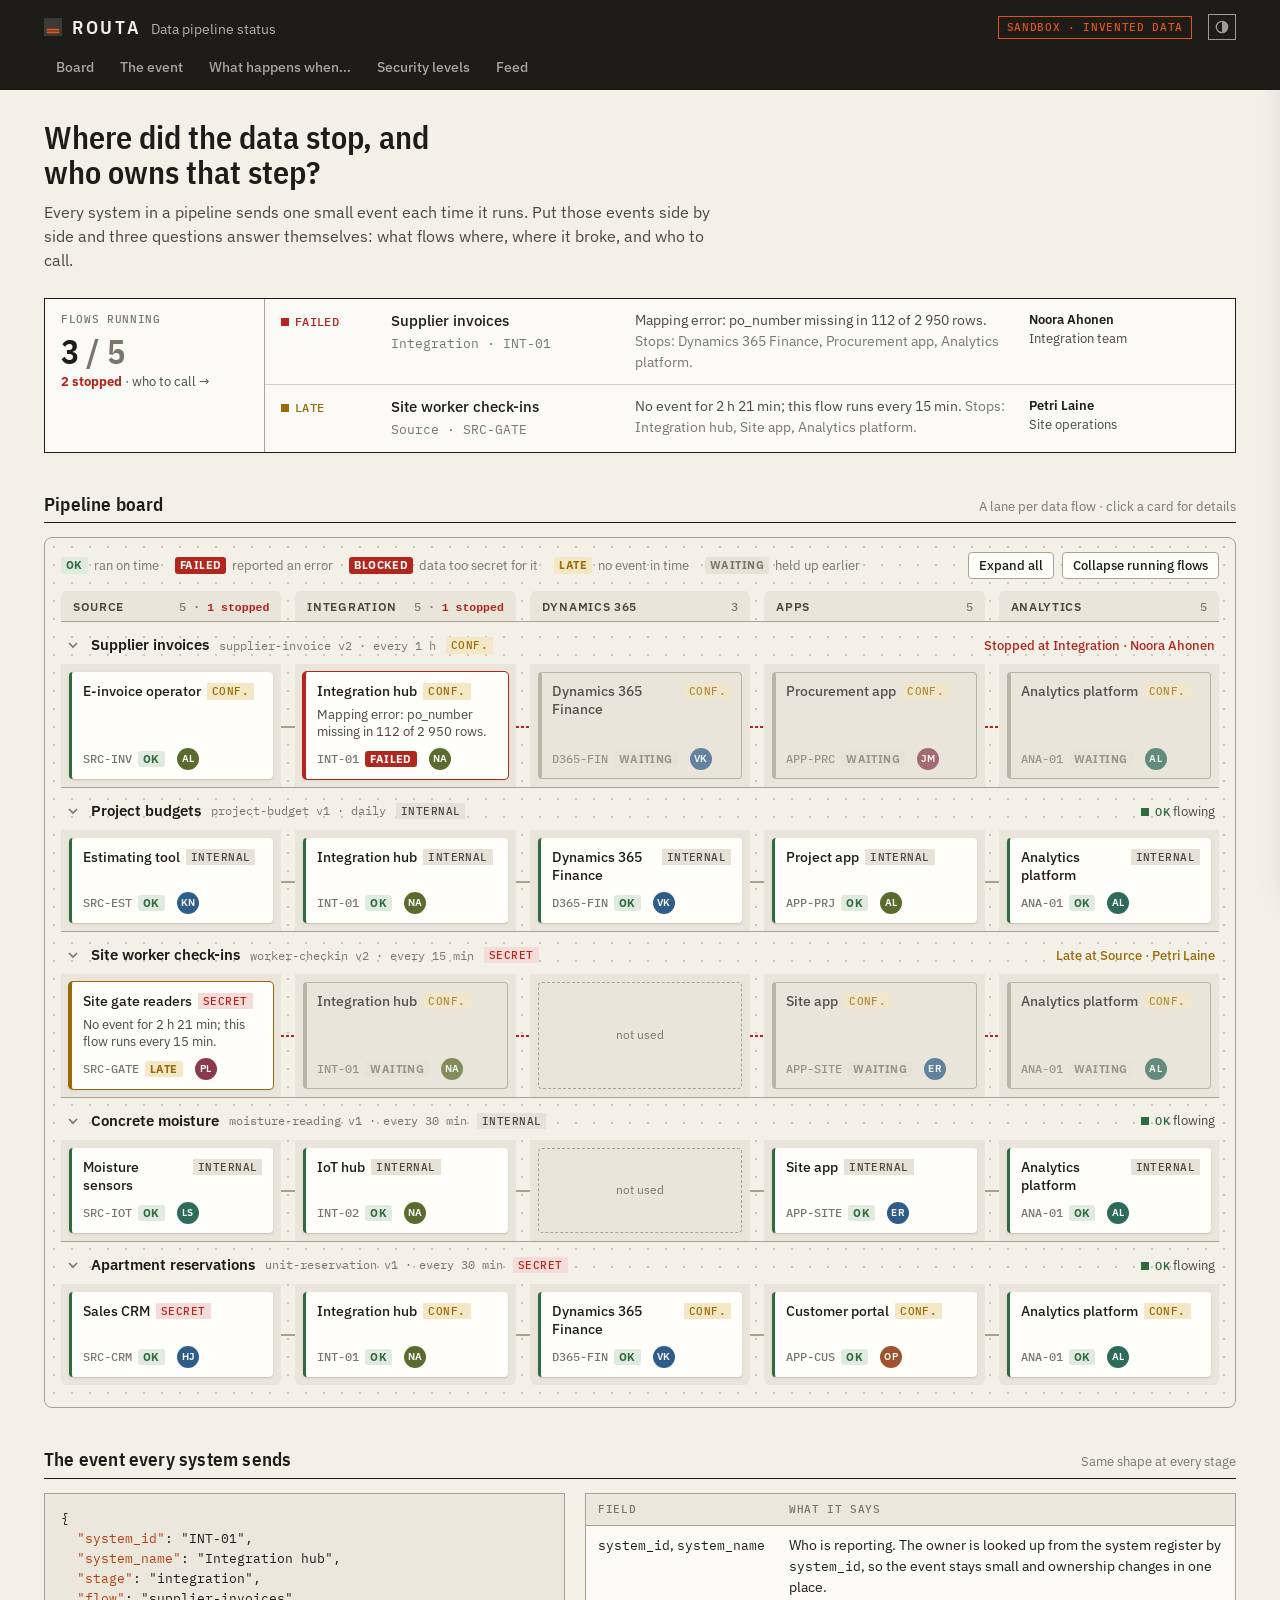
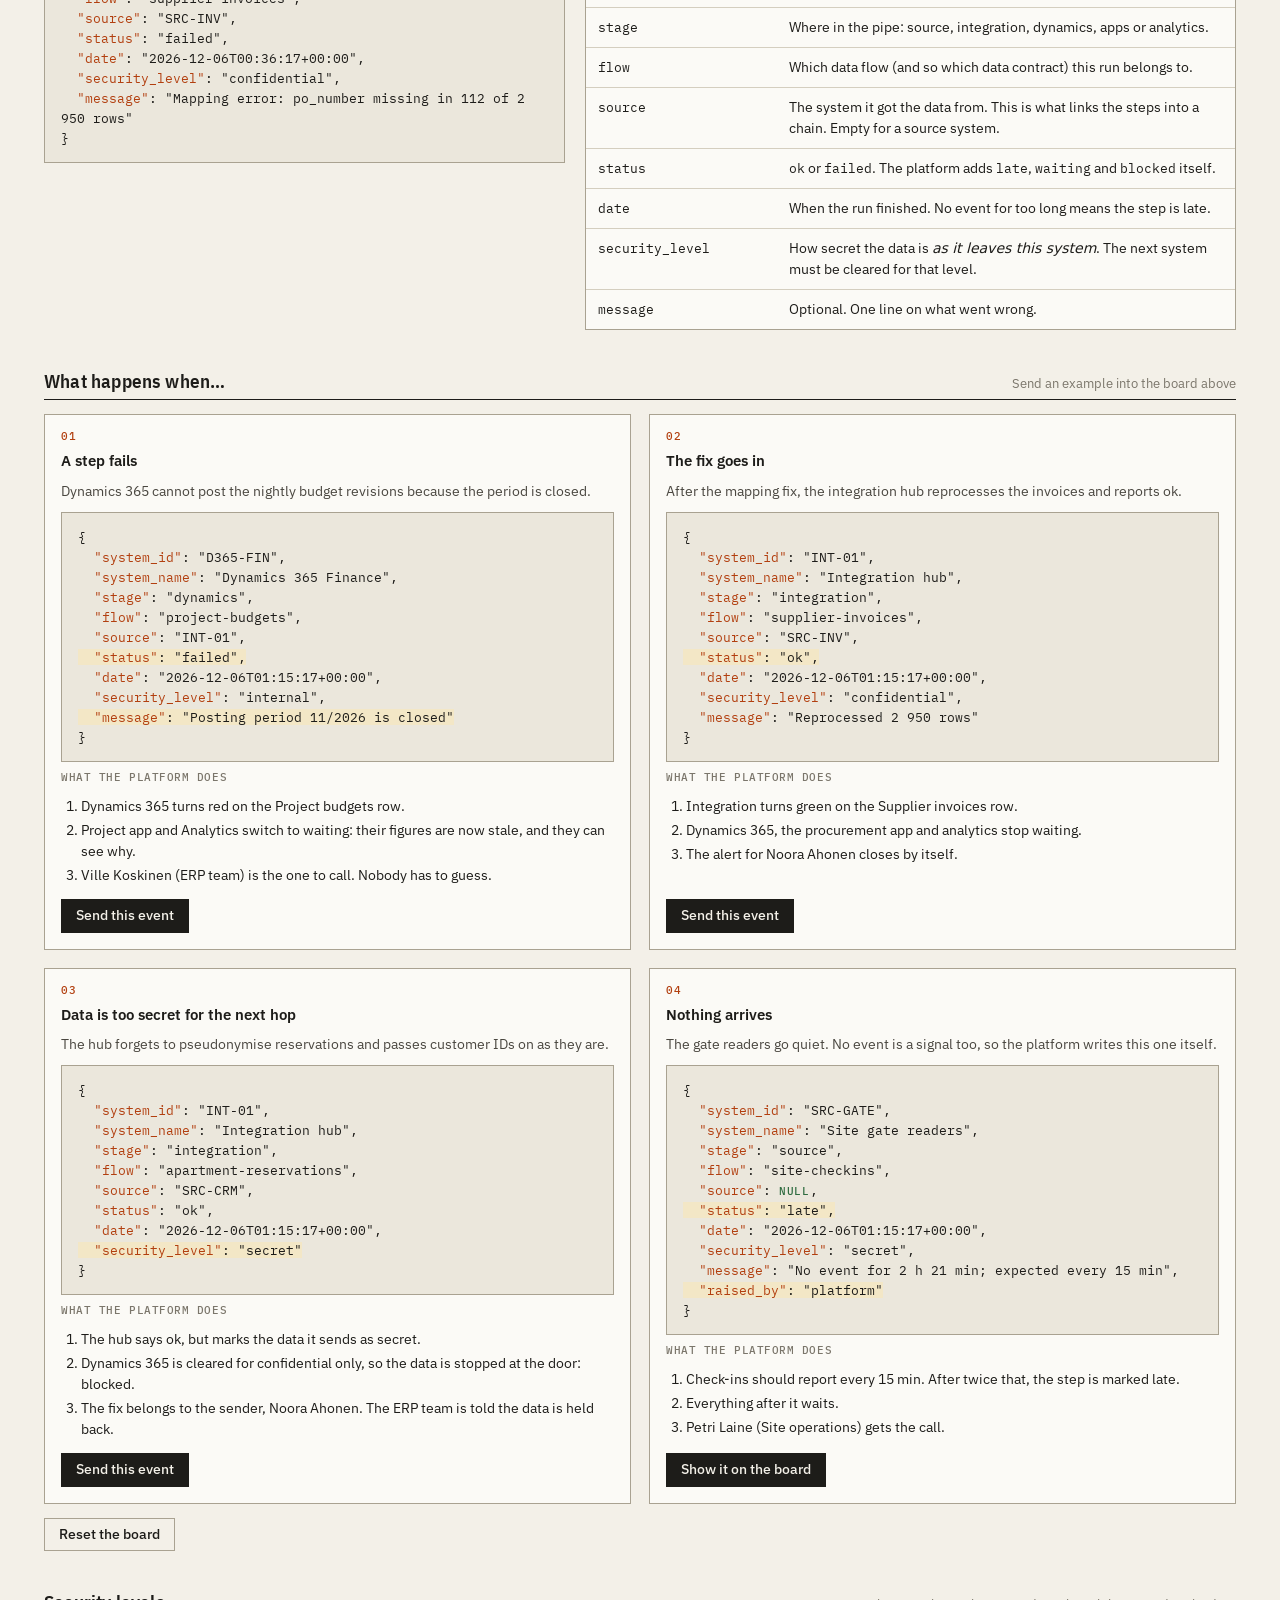
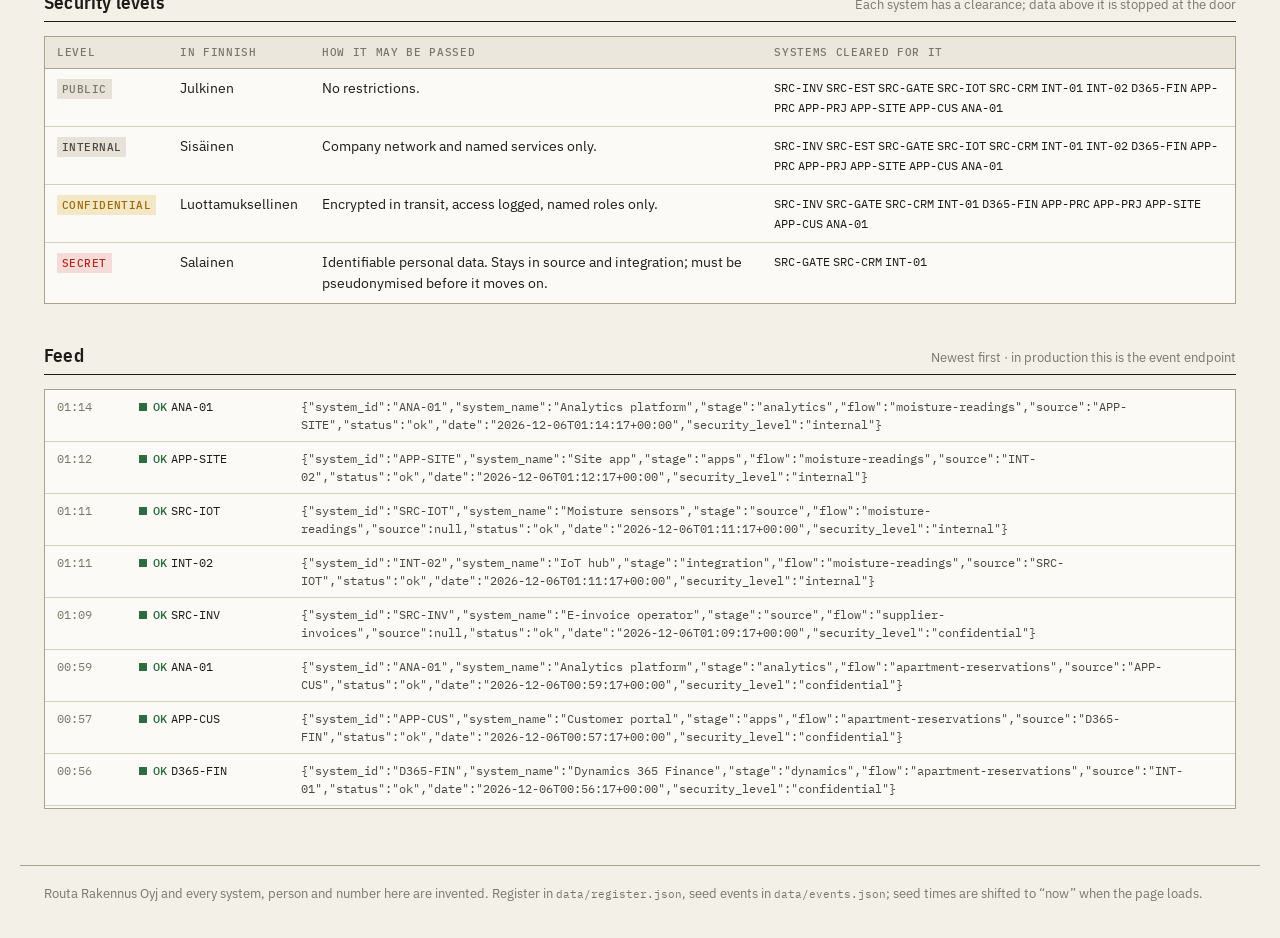
==== commit 46137ff8: "ADD intial version v3" ====
--- a/index.html
+++ b/index.html
@@ -42,11 +42,18 @@
   <section id="board" class="section">
     <div class="section-head">
       <h2>Pipeline board</h2>
-      <span class="hint">One row per data flow · click a box for its last event</span>
+      <span class="hint">A lane per data flow · click a card for details</span>
     </div>
-    <div class="board-wrap"><div class="board" id="board-grid"></div></div>
-    <div class="legend" id="legend"></div>
-    <div id="detail" class="detail" aria-live="polite"></div>
+    <div class="canvas">
+      <div class="board-tools">
+        <div class="legend" id="legend"></div>
+        <div class="tool-btns">
+          <button class="btn ghost sm" type="button" id="expand-all">Expand all</button>
+          <button class="btn ghost sm" type="button" id="collapse-ok">Collapse running flows</button>
+        </div>
+      </div>
+      <div class="board-wrap"><div class="board" id="board-grid"></div></div>
+    </div>
   </section>
 
   <section id="event" class="section">
@@ -100,6 +107,16 @@
   </section>
 </main>
 
+<aside class="drawer" id="drawer" role="dialog" aria-modal="false" aria-labelledby="dr-title" aria-hidden="true" tabindex="-1">
+  <div class="dr-head">
+    <div class="dr-crumb" id="dr-crumb"></div>
+    <button class="dr-x" type="button" id="dr-close" aria-label="Close panel">
+      <svg viewBox="0 0 16 16" aria-hidden="true"><path d="M3.5 3.5l9 9M12.5 3.5l-9 9" stroke="currentColor" stroke-width="1.6" fill="none"/></svg>
+    </button>
+  </div>
+  <div class="dr-body" id="dr-body"></div>
+</aside>
+
 <footer class="foot">
   Routa Rakennus Oyj and every system, person and number here are invented. Register in <code>data/register.json</code>, seed events in <code>data/events.json</code>; seed times are shifted to “now” when the page loads.
 </footer>
--- a/assets/style.css
+++ b/assets/style.css
@@ -120,60 +120,138 @@
   .alerts .what, .alerts .who { grid-column: 2; }
 }
 
-/* ---------- board ---------- */
+/* ---------- board (swimlanes on a canvas) ---------- */
+:root { --col-bg: #e9e5da; --card: #fffefb; --shadow: 0 1px 0 rgba(29,28,25,.08), 0 1px 3px rgba(29,28,25,.10); --dot: #cdc6b5; }
+:root[data-theme="dark"] { --col-bg: #22221e; --card: #2a2925; --shadow: 0 1px 0 rgba(0,0,0,.4), 0 1px 3px rgba(0,0,0,.5); --dot: #34332d; }
+@media (prefers-color-scheme: dark) { :root:not([data-theme="light"]) { --col-bg: #22221e; --card: #2a2925; --shadow: 0 1px 0 rgba(0,0,0,.4), 0 1px 3px rgba(0,0,0,.5); --dot: #34332d; } }
+
+.canvas {
+  border: 1px solid var(--rule-strong); border-radius: 8px; padding: 14px 16px 18px;
+  background-color: var(--paper);
+  background-image: radial-gradient(var(--dot) 1px, transparent 1.2px);
+  background-size: 18px 18px;
+}
+.board-tools { display: flex; justify-content: space-between; align-items: center; gap: 12px; flex-wrap: wrap; margin-bottom: 12px; }
+.tool-btns { display: flex; gap: 8px; }
+.btn.sm { padding: 6px 10px; font-size: 12.5px; border-radius: 4px; background: var(--card); }
+.legend { display: flex; flex-wrap: wrap; gap: 6px 16px; font-size: 12.5px; color: var(--ink-2); }
+.legend > span { display: inline-flex; gap: 6px; align-items: center; }
+
 .board-wrap { overflow-x: auto; padding-bottom: 4px; }
-.board { display: grid; grid-template-columns: 200px repeat(5, minmax(150px, 1fr)); column-gap: 22px; row-gap: 10px; min-width: 1060px; }
-.board .colhead { font: 500 11px/1 var(--mono); text-transform: uppercase; letter-spacing: .08em; color: var(--ink-3); padding: 0 0 4px; display: flex; gap: 8px; align-items: baseline; }
-.board .colhead .n { color: var(--signal-ink); }
-.flow { padding: 10px 0; border-top: 1px solid var(--rule); }
-.flow h3 { font-size: 14.5px; }
-.flow .meta { font: 12px/1.5 var(--mono); color: var(--ink-3); margin-top: 3px; }
-.flow .meta .lvl { margin-left: 2px; }
-
-.cell {
-  position: relative; text-align: left; font: inherit; color: inherit; cursor: pointer;
-  background: var(--sheet); border: 1px solid var(--rule-strong); border-left: 4px solid var(--ok);
-  padding: 9px 10px 10px; display: flex; flex-direction: column; gap: 2px; min-width: 0;
-}
-.cell:hover { border-color: var(--ink); border-left-color: var(--ok); }
-.cell .top { display: flex; justify-content: space-between; align-items: center; gap: 6px; }
-.cell .id { font: 500 11.5px/1 var(--mono); color: var(--ink-3); }
-.cell .name { font-weight: 500; font-size: 14px; line-height: 1.25; margin-top: 4px; }
-.cell .owner { font-size: 12.5px; color: var(--ink-2); }
-.cell .stat { margin-top: 6px; display: flex; gap: 8px; align-items: center; flex-wrap: wrap; font-size: 12px; color: var(--ink-3); }
-.cell::after { content: "→"; position: absolute; right: -19px; top: 50%; transform: translateY(-50%); font: 14px var(--mono); color: var(--ink-3); pointer-events: none; }
-.cell.last::after, .na.last::after { content: none; }
-
-.cell.s-failed, .cell.s-blocked { background: var(--bad-bg); border-color: var(--bad); border-left-color: var(--bad); }
-.cell.s-failed::after, .cell.s-blocked::after, .cell.s-late::after { content: "✕"; color: var(--bad); }
-.cell.s-late { background: var(--warn-bg); border-color: var(--warn); border-left-color: var(--warn); }
-.cell.s-waiting { border-style: dashed; border-left: 4px solid var(--rule-strong); opacity: .7; }
-.cell.s-waiting:hover { opacity: 1; }
-.cell.sel { outline: 2px solid var(--signal); outline-offset: 2px; }
-.cell.flash { animation: flash 1.4s ease-out; }
-@keyframes flash { 0%, 30% { outline: 3px solid var(--signal); outline-offset: 4px; } 100% { outline: 2px solid transparent; outline-offset: 2px; } }
-
-.na { position: relative; display: flex; align-items: center; justify-content: center; color: var(--ink-3); font-size: 12px; }
-.na::before { content: ""; position: absolute; left: -22px; right: -22px; top: 50%; border-top: 1px dashed var(--rule-strong); }
-.na span { position: relative; background: var(--paper); padding: 0 6px; }
-
-.legend { display: flex; flex-wrap: wrap; gap: 18px; margin-top: 14px; font-size: 13px; color: var(--ink-2); }
-.legend > span { display: inline-flex; gap: 6px; align-items: center; }
-
-.detail { margin-top: 18px; }
-.detail:empty { display: none; }
-.detail .box { display: grid; grid-template-columns: 1fr 1fr; border: 1px solid var(--ink); background: var(--sheet); }
-.detail .box > div { padding: 16px; min-width: 0; }
-.detail .box > div + div { border-left: 1px solid var(--rule-strong); }
-.detail .kv { display: grid; grid-template-columns: 120px 1fr; gap: 6px 12px; font-size: 14px; margin-top: 12px; }
-.detail .kv dt { font: 500 11px/1.6 var(--mono); text-transform: uppercase; color: var(--ink-3); letter-spacing: .05em; }
-.detail .kv dd { margin: 0; }
-.detail .why { margin: 12px 0 0; padding: 10px 12px; background: var(--paper-2); font-size: 14px; }
-.detail .close { float: right; }
-@media (max-width: 820px) {
-  .detail .box { grid-template-columns: 1fr; }
-  .detail .box > div + div { border-left: 0; border-top: 1px solid var(--rule-strong); }
-}
+.board { min-width: 1000px; }
+.cols, .lane-row { display: grid; grid-template-columns: repeat(5, minmax(0, 1fr)); column-gap: 14px; }
+.col-h {
+  background: var(--col-bg); border-radius: 6px 6px 0 0; padding: 10px 12px 8px;
+  font: 600 11.5px/1 var(--sans); text-transform: uppercase; letter-spacing: .06em; color: var(--ink-2);
+  display: flex; justify-content: space-between; align-items: center;
+}
+.col-h .cnt { font: 500 11.5px/1 var(--mono); color: var(--ink-3); text-transform: none; letter-spacing: 0; }
+.col-h .cnt b { color: var(--bad); font-weight: 600; }
+
+.lane { }
+.lane-h {
+  display: flex; align-items: center; gap: 10px; flex-wrap: wrap; width: 100%;
+  background: none; border: 0; color: inherit; font: inherit; text-align: left; cursor: pointer;
+  padding: 12px 4px 8px; border-top: 1px solid var(--rule-strong);
+}
+.lane:first-of-type .lane-h { border-top: 0; }
+.lane-h .caret { width: 16px; height: 16px; flex: none; transition: transform .15s; color: var(--ink-3); }
+.lane.collapsed .lane-h .caret { transform: rotate(-90deg); }
+.lane-h .t { font-weight: 600; font-size: 14.5px; }
+.lane-h .m { font: 12px var(--mono); color: var(--ink-3); }
+.lane-h .state { margin-left: auto; font-size: 12.5px; color: var(--ink-2); }
+.lane-h .state.bad { color: var(--bad); font-weight: 500; }
+.lane-h .state.warn { color: var(--warn); font-weight: 500; }
+.lane-h:hover .t { text-decoration: underline; text-underline-offset: 3px; text-decoration-color: var(--rule-strong); }
+.lane-row > .slot { background: var(--col-bg); padding: 8px; min-height: 64px; display: flex; position: relative; }
+.lane:last-of-type .lane-row > .slot { border-radius: 0 0 6px 6px; }
+.lane.collapsed .lane-row { display: none; }
+.lane.collapsed .lane-h { padding-bottom: 10px; }
+
+.card {
+  position: relative; width: 100%; text-align: left; font: inherit; color: inherit; cursor: pointer;
+  background: var(--card); border: 0; border-radius: 4px; box-shadow: var(--shadow);
+  padding: 10px 11px 9px; display: flex; flex-direction: column; gap: 6px; min-width: 0;
+  border-left: 3px solid var(--ok); transition: box-shadow .12s, transform .12s;
+}
+.card:hover { box-shadow: 0 0 0 1px var(--rule-strong), 0 4px 10px rgba(29,28,25,.14); }
+.card .ttl-row { display: flex; justify-content: space-between; align-items: flex-start; gap: 6px; }
+.card .ttl-row .lvl { flex: none; margin-top: 1px; }
+.card .ttl { font-size: 14px; font-weight: 500; line-height: 1.3; }
+.card .msg { font-size: 12.5px; line-height: 1.35; color: var(--ink-2); display: -webkit-box; -webkit-line-clamp: 2; -webkit-box-orient: vertical; overflow: hidden; }
+.card .cfoot { display: flex; align-items: center; gap: 6px; margin-top: auto; padding-top: 2px; }
+.card .key { font: 500 11.5px/1 var(--mono); color: var(--ink-3); white-space: nowrap; }
+.card .cfoot .sp { flex: 1; }
+.card.s-failed, .card.s-blocked { border-left-color: var(--bad); box-shadow: 0 0 0 1px var(--bad), var(--shadow); }
+.card.s-late { border-left-color: var(--warn); box-shadow: 0 0 0 1px var(--warn), var(--shadow); }
+.card.s-waiting { border-left-color: var(--rule-strong); background: transparent; box-shadow: inset 0 0 0 1px var(--rule-strong); opacity: .72; }
+.card.s-waiting:hover { opacity: 1; }
+.card.sel { box-shadow: 0 0 0 2px var(--signal), 0 4px 12px rgba(29,28,25,.18); }
+.card.flash { animation: pulse 1.6s ease-out; }
+@keyframes pulse { 0%, 35% { transform: scale(1.04); box-shadow: 0 0 0 3px var(--signal), 0 8px 18px rgba(29,28,25,.25); } 100% { transform: none; } }
+
+/* connector between stages */
+.slot:not(:last-child)::after {
+  content: ""; position: absolute; right: -14px; top: 50%; width: 14px; height: 2px; background: var(--rule-strong); z-index: 1;
+}
+.slot.cut::after { background: repeating-linear-gradient(90deg, var(--bad) 0 3px, transparent 3px 5px); }
+.empty { width: 100%; border: 1px dashed var(--rule-strong); border-radius: 4px; display: grid; place-items: center; font-size: 12px; color: var(--ink-3); }
+
+/* Jira-style lozenge */
+.loz { font: 700 10.5px/1 var(--sans); text-transform: uppercase; letter-spacing: .04em; padding: 3px 5px; border-radius: 3px; white-space: nowrap; }
+.loz.ok { background: var(--ok-bg); color: var(--ok); }
+.loz.failed, .loz.blocked { background: var(--bad); color: #fff; }
+.loz.late { background: var(--warn-bg); color: var(--warn); }
+.loz.waiting { background: var(--muted-bg); color: var(--ink-3); }
+:root[data-theme="dark"] .loz.failed, :root[data-theme="dark"] .loz.blocked { color: #1b1b18; }
+@media (prefers-color-scheme: dark) { :root:not([data-theme="light"]) .loz.failed, :root:not([data-theme="light"]) .loz.blocked { color: #1b1b18; } }
+
+.av { width: 22px; height: 22px; border-radius: 50%; display: inline-grid; place-items: center; font: 600 9.5px/1 var(--sans); color: #fff; flex: none; letter-spacing: .02em; }
+.av.lg { width: 28px; height: 28px; font-size: 11px; }
+.av.c0 { background: #2f5d8a; } .av.c1 { background: #7a4e8c; } .av.c2 { background: #2e6b5a; }
+.av.c3 { background: #a0522d; } .av.c4 { background: #5b6b2e; } .av.c5 { background: #8a3b4b; }
+
+/* ---------- side panel ---------- */
+.drawer {
+  position: fixed; top: 0; right: 0; bottom: 0; width: min(480px, 100vw); z-index: 50;
+  background: var(--sheet); border-left: 1px solid var(--rule-strong);
+  box-shadow: -12px 0 32px rgba(29,28,25,.18);
+  transform: translateX(105%); transition: transform .22s ease; display: flex; flex-direction: column; outline: none;
+}
+.drawer.open { transform: none; }
+@media (prefers-reduced-motion: reduce) { .drawer, .card { transition: none; } .card.flash { animation: none; } }
+.dr-head { display: flex; align-items: center; gap: 10px; padding: 12px 16px; border-bottom: 1px solid var(--rule); }
+.dr-crumb { font: 500 12.5px/1.3 var(--mono); color: var(--ink-3); flex: 1; min-width: 0; }
+.dr-crumb b { color: var(--ink); font-weight: 500; }
+.dr-x { width: 32px; height: 32px; border: 0; background: none; color: var(--ink-2); cursor: pointer; border-radius: 4px; display: grid; place-items: center; }
+.dr-x:hover { background: var(--paper-2); color: var(--ink); }
+.dr-x svg { width: 16px; height: 16px; }
+.dr-body { overflow-y: auto; padding: 18px 20px 28px; flex: 1; }
+.dr-body h2 { font: 600 22px/1.2 var(--sans); margin: 0 0 8px; letter-spacing: -.005em; }
+.dr-body h4 { font: 600 11.5px/1 var(--sans); text-transform: uppercase; letter-spacing: .06em; color: var(--ink-3); margin: 22px 0 10px; }
+.callout { margin-top: 14px; padding: 11px 13px; border-radius: 4px; font-size: 14px; background: var(--ok-bg); }
+.callout.failed, .callout.blocked { background: var(--bad-bg); }
+.callout.late { background: var(--warn-bg); }
+.callout.waiting { background: var(--paper-2); }
+.callout b { display: block; margin-bottom: 2px; }
+.fields { display: grid; grid-template-columns: 112px 1fr; gap: 10px 14px; font-size: 14px; margin: 0; }
+.fields dt { color: var(--ink-3); font-size: 13px; padding-top: 2px; }
+.fields dd { margin: 0; display: flex; align-items: center; gap: 8px; flex-wrap: wrap; }
+.fields dd small { color: var(--ink-3); font-size: 12.5px; }
+.chain { display: flex; flex-wrap: wrap; align-items: center; gap: 4px; }
+.chain .hop { font: 500 11.5px/1 var(--mono); padding: 5px 7px; border-radius: 3px; background: var(--paper-2); color: var(--ink-2); border: 1px solid transparent; cursor: pointer; }
+.chain .hop:hover { border-color: var(--rule-strong); }
+.chain .hop.s-failed, .chain .hop.s-blocked { background: var(--bad-bg); color: var(--bad); }
+.chain .hop.s-late { background: var(--warn-bg); color: var(--warn); }
+.chain .hop.s-waiting { background: transparent; border: 1px dashed var(--rule-strong); color: var(--ink-3); }
+.chain .hop.me { border: 2px solid var(--signal); }
+.chain .arr { color: var(--ink-3); font-size: 12px; }
+.hist { list-style: none; margin: 0; padding: 0; font-size: 13px; }
+.hist li { display: flex; gap: 10px; align-items: center; padding: 7px 0; border-top: 1px solid var(--rule); }
+.hist li:first-child { border-top: 0; }
+.hist .t { font: 12px var(--mono); color: var(--ink-3); width: 44px; }
+.hist .m { color: var(--ink-2); min-width: 0; overflow: hidden; text-overflow: ellipsis; white-space: nowrap; }
+.dr-body pre.code { font-size: 12px; }
 
 /* ---------- event explainer ---------- */
 .two { display: grid; grid-template-columns: minmax(0, 1fr) minmax(0, 1.25fr); gap: 20px; align-items: start; }
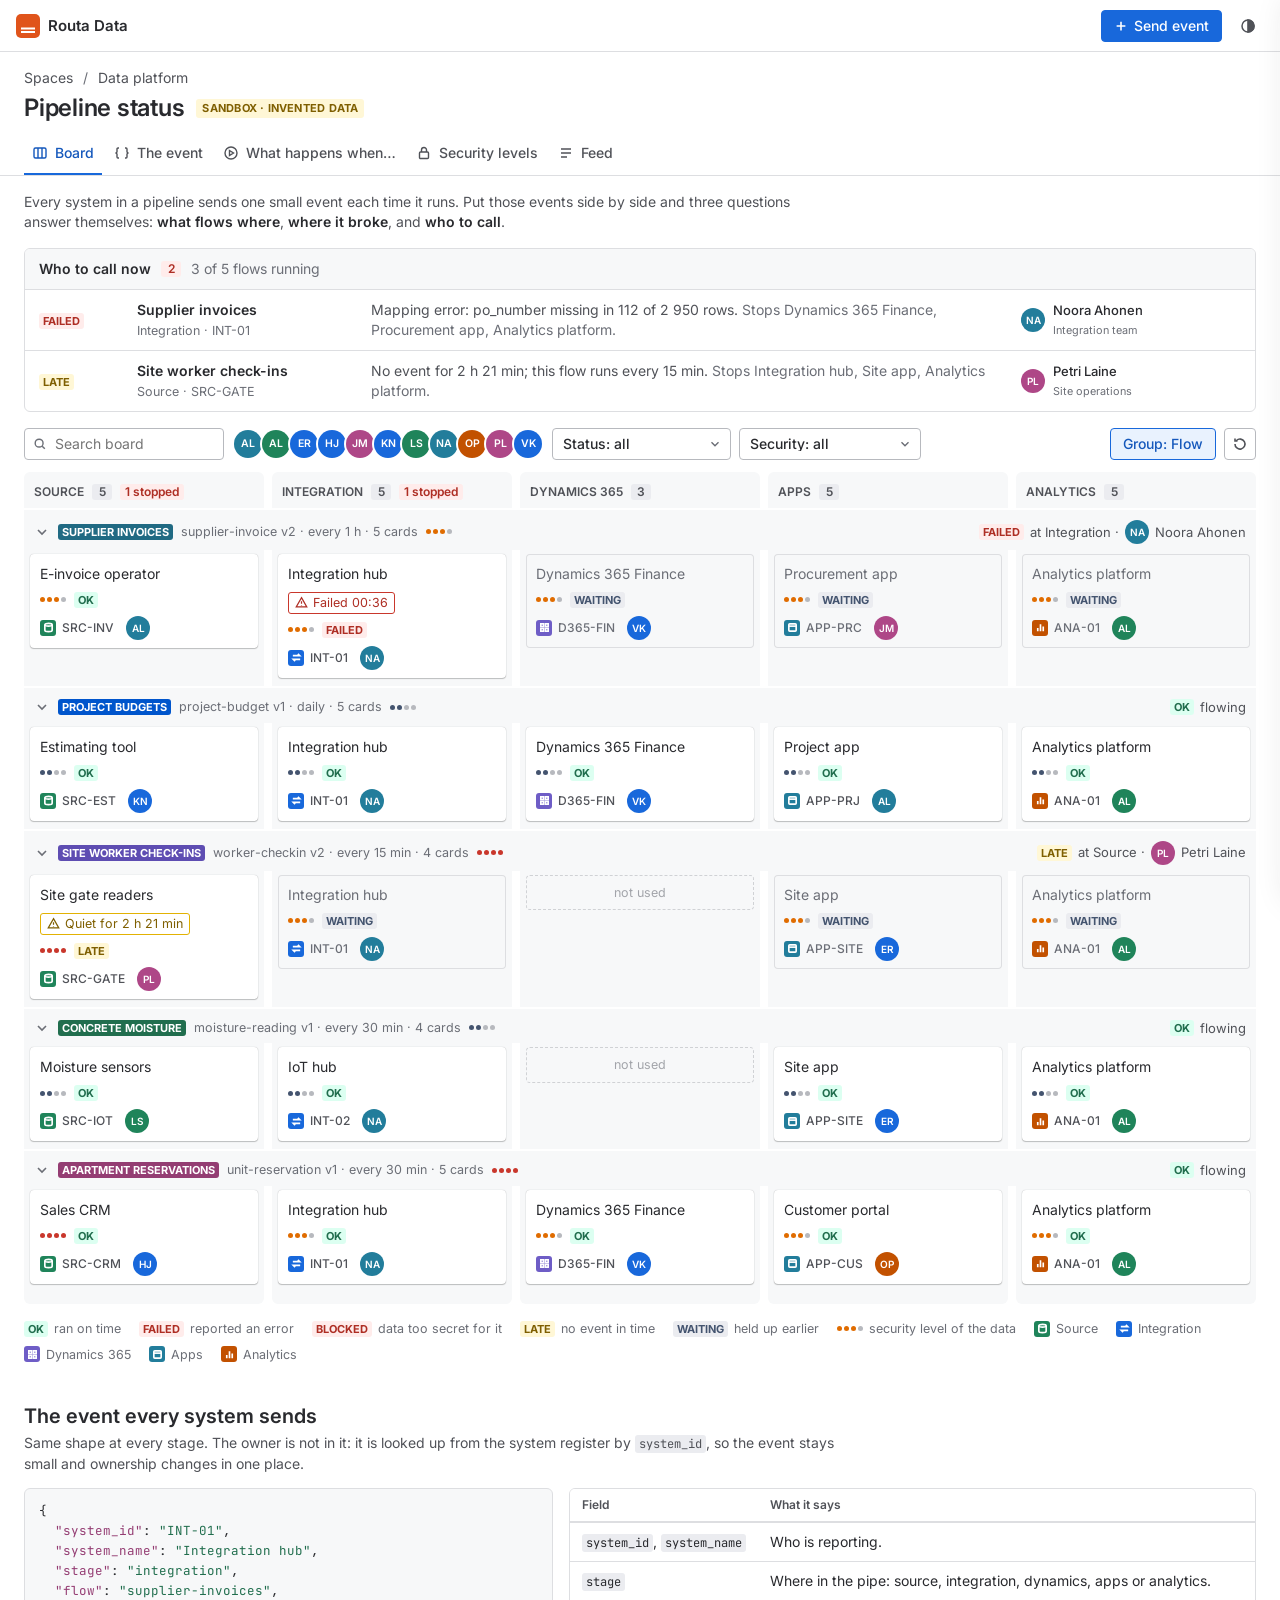
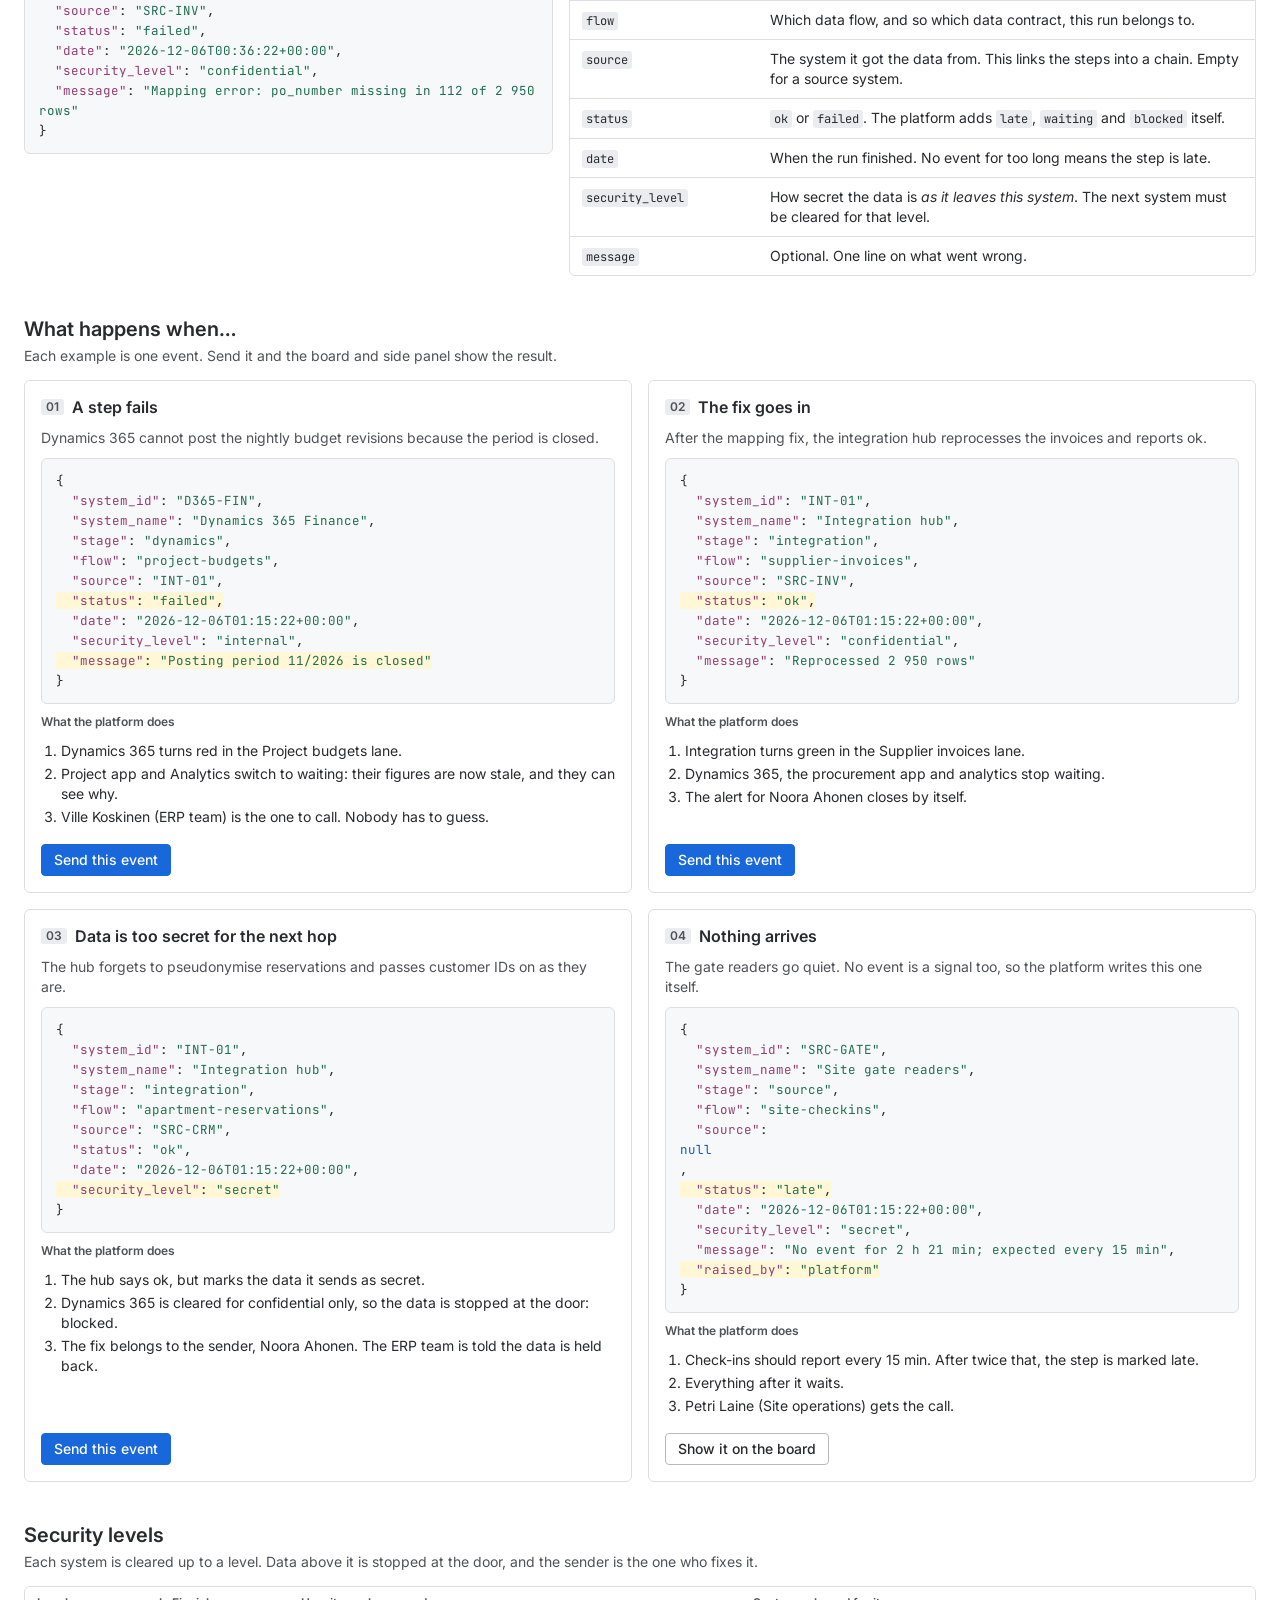
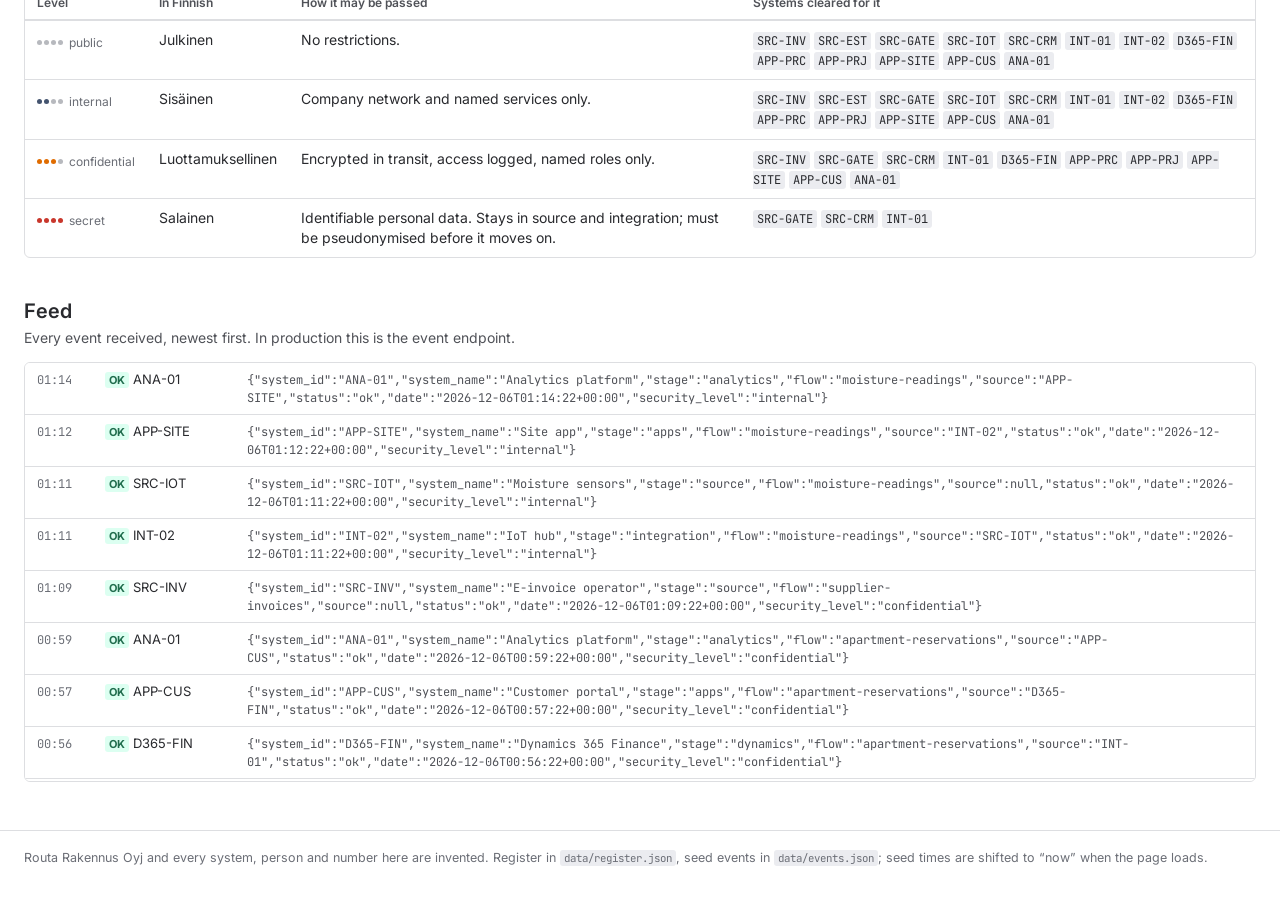
==== commit 777cda86: "ADD intial version v4" ====
--- a/index.html
+++ b/index.html
@@ -3,74 +3,92 @@
 <head>
 <meta charset="utf-8">
 <meta name="viewport" content="width=device-width, initial-scale=1">
-<title>Routa · Data pipeline status</title>
+<title>Routa · Pipeline status</title>
 <meta name="description" content="Sandbox prototype: where data stopped in the pipeline, and who owns that step. Invented data.">
 <link rel="preconnect" href="https://fonts.googleapis.com">
 <link rel="preconnect" href="https://fonts.gstatic.com" crossorigin>
-<link href="https://fonts.googleapis.com/css2?family=IBM+Plex+Mono:wght@400;500&family=IBM+Plex+Sans+Condensed:wght@500;600&family=IBM+Plex+Sans:wght@400;500;600&display=swap" rel="stylesheet">
+<link href="https://fonts.googleapis.com/css2?family=Inter:wght@400;500;600;700&family=JetBrains+Mono:wght@400;500&display=swap" rel="stylesheet">
 <link rel="stylesheet" href="assets/style.css">
-<link rel="icon" href="data:image/svg+xml,%3Csvg xmlns='http://www.w3.org/2000/svg' viewBox='0 0 16 16'%3E%3Crect width='16' height='16' fill='%231d1c19'/%3E%3Cpath d='M2 11h12M2 13.5h12' stroke='%23e0541b' stroke-width='1.5'/%3E%3C/svg%3E">
+<link rel="icon" href="data:image/svg+xml,%3Csvg xmlns='http://www.w3.org/2000/svg' viewBox='0 0 16 16'%3E%3Crect width='16' height='16' rx='3' fill='%23e0541b'/%3E%3Cpath d='M3 10h10M3 12.5h10' stroke='%23fff' stroke-width='1.5'/%3E%3C/svg%3E">
 </head>
 <body>
-<header class="masthead">
-  <div class="masthead-inner">
-    <a class="brand" href="#top">
-      <svg class="brand-mark" viewBox="0 0 20 20" aria-hidden="true"><rect width="20" height="20"/><path d="M3 13h14M3 16h14"/></svg>
-      <span class="brand-name">Routa</span>
-      <span class="brand-sub">Data pipeline status</span>
-    </a>
-    <span class="sandbox-tag" title="All names, systems and numbers are invented.">Sandbox · invented data</span>
-    <button class="theme-toggle" type="button" aria-label="Toggle dark mode"><svg viewBox="0 0 16 16" aria-hidden="true"><circle cx="8" cy="8" r="6.5" fill="none" stroke="currentColor" stroke-width="1.5"/><path d="M8 1.5a6.5 6.5 0 0 1 0 13z" fill="currentColor"/></svg></button>
+<header class="appbar">
+  <a class="logo" href="#top" aria-label="Routa data pipeline status">
+    <svg viewBox="0 0 24 24" aria-hidden="true"><rect width="24" height="24" rx="5"/><path d="M5 14.5h14M5 18h14"/></svg>
+    <span>Routa Data</span>
+  </a>
+  <span class="spacer"></span>
+  <div class="menu-wrap">
+    <button class="btn primary" type="button" id="send-btn" aria-haspopup="true" aria-expanded="false">
+      <svg viewBox="0 0 16 16" aria-hidden="true"><path d="M8 3v10M3 8h10"/></svg>Send event
+    </button>
+    <div class="menu" id="send-menu" role="menu" hidden></div>
+  </div>
+  <button class="icon-btn" type="button" id="theme" aria-label="Toggle dark mode">
+    <svg viewBox="0 0 16 16" aria-hidden="true"><circle cx="8" cy="8" r="6" fill="none" stroke="currentColor" stroke-width="1.5"/><path d="M8 2a6 6 0 0 1 0 12z" fill="currentColor"/></svg>
+  </button>
+</header>
+
+<div class="pagehead" id="top">
+  <div class="crumbs">Spaces <span>/</span> Data platform</div>
+  <div class="title-row">
+    <h1>Pipeline status</h1>
+    <span class="sandbox">Sandbox · invented data</span>
   </div>
   <nav class="tabs" aria-label="Sections">
-    <a href="#board">Board</a>
-    <a href="#event">The event</a>
-    <a href="#examples">What happens when…</a>
-    <a href="#security">Security levels</a>
-    <a href="#feed">Feed</a>
+    <a href="#board" class="active"><svg viewBox="0 0 16 16"><rect x="2" y="3" width="12" height="10" rx="1.5"/><path d="M6 3v10M10 3v10"/></svg>Board</a>
+    <a href="#event"><svg viewBox="0 0 16 16"><path d="M5 3H4a1 1 0 0 0-1 1v3l-1 1 1 1v3a1 1 0 0 0 1 1h1M11 3h1a1 1 0 0 1 1 1v3l1 1-1 1v3a1 1 0 0 1-1 1h-1"/></svg>The event</a>
+    <a href="#examples"><svg viewBox="0 0 16 16"><circle cx="8" cy="8" r="6"/><path d="M6.5 5.5l4 2.5-4 2.5z"/></svg>What happens when…</a>
+    <a href="#security"><svg viewBox="0 0 16 16"><rect x="3.5" y="7" width="9" height="6.5" rx="1"/><path d="M5.5 7V5a2.5 2.5 0 0 1 5 0v2"/></svg>Security levels</a>
+    <a href="#feed"><svg viewBox="0 0 16 16"><path d="M3 4h10M3 8h10M3 12h6"/></svg>Feed</a>
   </nav>
-</header>
+</div>
 
-<main id="top">
-  <section class="intro">
-    <h1>Where did the data stop, and who owns that step?</h1>
-    <p class="lede">Every system in a pipeline sends one small event each time it runs. Put those events side by side and three questions answer themselves: what flows where, where it broke, and who to call.</p>
-  </section>
+<main>
+  <p class="lede">Every system in a pipeline sends one small event each time it runs. Put those events side by side and three questions answer themselves: <b>what flows where</b>, <b>where it broke</b>, and <b>who to call</b>.</p>
 
   <section id="alerts" class="alerts" aria-live="polite"></section>
 
-  <section id="board" class="section">
-    <div class="section-head">
-      <h2>Pipeline board</h2>
-      <span class="hint">A lane per data flow · click a card for details</span>
+  <section id="board">
+    <div class="toolbar">
+      <label class="search">
+        <svg viewBox="0 0 16 16" aria-hidden="true"><circle cx="7" cy="7" r="4.5"/><path d="M10.5 10.5l3 3"/></svg>
+        <input type="search" id="q" placeholder="Search board" aria-label="Search board">
+      </label>
+      <div class="avatars" id="owners" role="group" aria-label="Filter by owner"></div>
+      <select id="f-status" aria-label="Status filter">
+        <option value="all">Status: all</option>
+        <option value="stopped">Status: stopped only</option>
+      </select>
+      <select id="f-level" aria-label="Security level filter">
+        <option value="all">Security: all</option>
+        <option value="secret">Security: secret</option>
+        <option value="confidential">Security: confidential</option>
+        <option value="internal">Security: internal</option>
+      </select>
+      <span class="spacer"></span>
+      <button class="btn toggle" type="button" id="group" aria-pressed="true">Group: Flow</button>
+      <button class="icon-btn bordered" type="button" id="reset" aria-label="Reset the board" title="Reset the board">
+        <svg viewBox="0 0 16 16" aria-hidden="true"><path d="M3 8a5 5 0 1 0 1.5-3.5M3 2.5V5h2.5"/></svg>
+      </button>
     </div>
-    <div class="canvas">
-      <div class="board-tools">
-        <div class="legend" id="legend"></div>
-        <div class="tool-btns">
-          <button class="btn ghost sm" type="button" id="expand-all">Expand all</button>
-          <button class="btn ghost sm" type="button" id="collapse-ok">Collapse running flows</button>
-        </div>
-      </div>
-      <div class="board-wrap"><div class="board" id="board-grid"></div></div>
-    </div>
+    <div class="board-wrap"><div class="board" id="board-grid"></div></div>
+    <div class="legend" id="legend"></div>
   </section>
 
   <section id="event" class="section">
-    <div class="section-head">
-      <h2>The event every system sends</h2>
-      <span class="hint">Same shape at every stage</span>
-    </div>
+    <h2>The event every system sends</h2>
+    <p class="sub">Same shape at every stage. The owner is not in it: it is looked up from the system register by <code>system_id</code>, so the event stays small and ownership changes in one place.</p>
     <div class="two">
       <pre class="code" id="schema-json"></pre>
-      <div class="table-wrap">
+      <div class="panel">
         <table>
           <thead><tr><th>Field</th><th>What it says</th></tr></thead>
           <tbody>
-            <tr><td><code>system_id</code>, <code>system_name</code></td><td>Who is reporting. The owner is looked up from the system register by <code>system_id</code>, so the event stays small and ownership changes in one place.</td></tr>
+            <tr><td><code>system_id</code>, <code>system_name</code></td><td>Who is reporting.</td></tr>
             <tr><td><code>stage</code></td><td>Where in the pipe: source, integration, dynamics, apps or analytics.</td></tr>
-            <tr><td><code>flow</code></td><td>Which data flow (and so which data contract) this run belongs to.</td></tr>
-            <tr><td><code>source</code></td><td>The system it got the data from. This is what links the steps into a chain. Empty for a source system.</td></tr>
+            <tr><td><code>flow</code></td><td>Which data flow, and so which data contract, this run belongs to.</td></tr>
+            <tr><td><code>source</code></td><td>The system it got the data from. This links the steps into a chain. Empty for a source system.</td></tr>
             <tr><td><code>status</code></td><td><code>ok</code> or <code>failed</code>. The platform adds <code>late</code>, <code>waiting</code> and <code>blocked</code> itself.</td></tr>
             <tr><td><code>date</code></td><td>When the run finished. No event for too long means the step is late.</td></tr>
             <tr><td><code>security_level</code></td><td>How secret the data is <em>as it leaves this system</em>. The next system must be cleared for that level.</td></tr>
@@ -82,36 +100,29 @@
   </section>
 
   <section id="examples" class="section">
-    <div class="section-head">
-      <h2>What happens when…</h2>
-      <span class="hint">Send an example into the board above</span>
-    </div>
+    <h2>What happens when…</h2>
+    <p class="sub">Each example is one event. Send it and the board and side panel show the result.</p>
     <div class="examples" id="examples-grid"></div>
-    <div class="row"><button class="btn ghost" type="button" id="reset">Reset the board</button></div>
   </section>
 
   <section id="security" class="section">
-    <div class="section-head">
-      <h2>Security levels</h2>
-      <span class="hint">Each system has a clearance; data above it is stopped at the door</span>
-    </div>
-    <div class="table-wrap" id="levels"></div>
+    <h2>Security levels</h2>
+    <p class="sub">Each system is cleared up to a level. Data above it is stopped at the door, and the sender is the one who fixes it.</p>
+    <div class="panel" id="levels"></div>
   </section>
 
   <section id="feed" class="section">
-    <div class="section-head">
-      <h2>Feed</h2>
-      <span class="hint">Newest first · in production this is the event endpoint</span>
-    </div>
-    <ol class="feed" id="feed-list"></ol>
+    <h2>Feed</h2>
+    <p class="sub">Every event received, newest first. In production this is the event endpoint.</p>
+    <ol class="feed panel" id="feed-list"></ol>
   </section>
 </main>
 
 <aside class="drawer" id="drawer" role="dialog" aria-modal="false" aria-labelledby="dr-title" aria-hidden="true" tabindex="-1">
   <div class="dr-head">
     <div class="dr-crumb" id="dr-crumb"></div>
-    <button class="dr-x" type="button" id="dr-close" aria-label="Close panel">
-      <svg viewBox="0 0 16 16" aria-hidden="true"><path d="M3.5 3.5l9 9M12.5 3.5l-9 9" stroke="currentColor" stroke-width="1.6" fill="none"/></svg>
+    <button class="icon-btn" type="button" id="dr-close" aria-label="Close panel">
+      <svg viewBox="0 0 16 16" aria-hidden="true"><path d="M4 4l8 8M12 4l-8 8"/></svg>
     </button>
   </div>
   <div class="dr-body" id="dr-body"></div>
--- a/assets/style.css
+++ b/assets/style.css
@@ -1,301 +1,363 @@
 /* Routa · data pipeline status (sandbox)
-   Drawing-sheet look: paper, ink, hairlines, one signal colour. */
+   Work-tracker look: white surfaces, sunken columns, raised cards, lozenges. */
 
 :root {
-  --paper: #f3f0e8; --paper-2: #ebe7dc; --sheet: #fbfaf6;
-  --ink: #1d1c19; --ink-2: #4a4740; --ink-3: #7b766b;
-  --rule: #d4cebf; --rule-strong: #a9a291;
-  --signal: #e0541b; --signal-ink: #b23f0f;
-  --ok: #2e6b3f; --ok-bg: #e1eadf;
-  --warn: #9a6a07; --warn-bg: #f3e7c6;
-  --bad: #b3261e; --bad-bg: #f5dcd8;
-  --muted-bg: #e6e2d7; --focus: #1f5fbf;
-  --sans: "IBM Plex Sans", system-ui, sans-serif;
-  --cond: "IBM Plex Sans Condensed", "IBM Plex Sans", system-ui, sans-serif;
-  --mono: "IBM Plex Mono", ui-monospace, Menlo, monospace;
-  --w: 1240px;
+  --bg: #ffffff;
+  --sunken: #f7f8f9;
+  --card: #ffffff;
+  --hover: #f1f2f4;
+  --text: #292a2e;
+  --text-2: #505258;
+  --text-3: #6b6e76;
+  --border: #dddee1;
+  --border-2: #b7b9be;
+  --blue: #1868db;
+  --blue-hover: #1558bc;
+  --blue-bg: #e9f2fe;
+  --blue-text: #1558bc;
+  --ok: #216e4e;    --ok-bg: #dcfff1;
+  --bad: #ae2e24;   --bad-bg: #ffeceb;   --bad-solid: #c9372c;
+  --warn: #7f5f01;  --warn-bg: #fff7d6;  --warn-solid: #e2b203;
+  --neutral: #44546f; --neutral-bg: #ebecf0;
+  --shadow: 0 1px 1px rgba(30, 31, 33, .25), 0 0 1px rgba(30, 31, 33, .31);
+  --shadow-hover: 0 4px 8px -2px rgba(30, 31, 33, .25), 0 0 1px rgba(30, 31, 33, .31);
+  --shadow-overlay: 0 8px 12px rgba(30, 31, 33, .15), 0 0 1px rgba(30, 31, 33, .31);
+  --brand: #e0541b;
+  --focus: #4688ec;
+  --sans: "Inter", -apple-system, BlinkMacSystemFont, "Segoe UI", Roboto, "Helvetica Neue", Arial, sans-serif;
+  --mono: "JetBrains Mono", "SF Mono", ui-monospace, Menlo, Consolas, monospace;
   color-scheme: light;
 }
 @media (prefers-color-scheme: dark) {
   :root:not([data-theme="light"]) {
-    --paper: #161614; --paper-2: #1d1d1a; --sheet: #1b1b18;
-    --ink: #ebe7dc; --ink-2: #bdb8ab; --ink-3: #8a8578;
-    --rule: #34322d; --rule-strong: #57534a;
-    --signal: #f06a30; --signal-ink: #ff8a55;
-    --ok: #7fbf8c; --ok-bg: #1f2e22; --warn: #e0b04a; --warn-bg: #33291a;
-    --bad: #f08a80; --bad-bg: #3a201d; --muted-bg: #26251f; --focus: #7aa7f0;
+    --bg: #1f1f21; --sunken: #18191a; --card: #242528; --hover: #2b2c2f;
+    --text: #cecfd2; --text-2: #a9abaf; --text-3: #96999e;
+    --border: #3d3f43; --border-2: #63666b;
+    --blue: #669df1; --blue-hover: #8fb8f6; --blue-bg: #1c2b42; --blue-text: #8fb8f6;
+    --ok: #7ee2b8; --ok-bg: #164b35; --bad: #fd9891; --bad-bg: #5d1f1a; --bad-solid: #e2483d;
+    --warn: #f5cd47; --warn-bg: #533f04; --warn-solid: #cf9f02;
+    --neutral: #a9abaf; --neutral-bg: #2f3034;
+    --shadow: 0 0 0 1px #3d3f43, 0 1px 1px rgba(1, 4, 4, .5);
+    --shadow-hover: 0 0 0 1px #63666b, 0 4px 8px -2px rgba(1, 4, 4, .5);
+    --shadow-overlay: 0 0 0 1px #3d3f43, 0 8px 12px rgba(1, 4, 4, .45);
     color-scheme: dark;
   }
 }
 :root[data-theme="dark"] {
-  --paper: #161614; --paper-2: #1d1d1a; --sheet: #1b1b18;
-  --ink: #ebe7dc; --ink-2: #bdb8ab; --ink-3: #8a8578;
-  --rule: #34322d; --rule-strong: #57534a;
-  --signal: #f06a30; --signal-ink: #ff8a55;
-  --ok: #7fbf8c; --ok-bg: #1f2e22; --warn: #e0b04a; --warn-bg: #33291a;
-  --bad: #f08a80; --bad-bg: #3a201d; --muted-bg: #26251f; --focus: #7aa7f0;
+  --bg: #1f1f21; --sunken: #18191a; --card: #242528; --hover: #2b2c2f;
+  --text: #cecfd2; --text-2: #a9abaf; --text-3: #96999e;
+  --border: #3d3f43; --border-2: #63666b;
+  --blue: #669df1; --blue-hover: #8fb8f6; --blue-bg: #1c2b42; --blue-text: #8fb8f6;
+  --ok: #7ee2b8; --ok-bg: #164b35; --bad: #fd9891; --bad-bg: #5d1f1a; --bad-solid: #e2483d;
+  --warn: #f5cd47; --warn-bg: #533f04; --warn-solid: #cf9f02;
+  --neutral: #a9abaf; --neutral-bg: #2f3034;
+  --shadow: 0 0 0 1px #3d3f43, 0 1px 1px rgba(1, 4, 4, .5);
+  --shadow-hover: 0 0 0 1px #63666b, 0 4px 8px -2px rgba(1, 4, 4, .5);
+  --shadow-overlay: 0 0 0 1px #3d3f43, 0 8px 12px rgba(1, 4, 4, .45);
   color-scheme: dark;
 }
 
 * { box-sizing: border-box; }
-html { -webkit-text-size-adjust: 100%; scroll-behavior: smooth; scroll-padding-top: 12px; }
-body { margin: 0; background: var(--paper); color: var(--ink); font: 15px/1.5 var(--sans); font-feature-settings: "tnum" 1; }
-a { color: inherit; }
-code { font-family: var(--mono); font-size: .9em; }
+html { -webkit-text-size-adjust: 100%; scroll-behavior: smooth; scroll-padding-top: 64px; }
+body { margin: 0; background: var(--bg); color: var(--text); font: 14px/1.43 var(--sans); }
+a { color: var(--blue-text); }
+code { font-family: var(--mono); font-size: .86em; background: var(--neutral-bg); padding: 1px 4px; border-radius: 3px; }
 :focus-visible { outline: 2px solid var(--focus); outline-offset: 2px; }
-.muted { color: var(--ink-3); }
-.small { font-size: 13px; }
-
-/* ---------- masthead ---------- */
-.masthead { background: var(--ink); color: var(--paper); }
-:root[data-theme="dark"] .masthead { background: #0e0e0d; color: var(--ink); }
-@media (prefers-color-scheme: dark) { :root:not([data-theme="light"]) .masthead { background: #0e0e0d; color: var(--ink); } }
-.masthead-inner { max-width: var(--w); margin: 0 auto; padding: 14px 24px 10px; display: flex; align-items: center; gap: 16px; }
-.brand { display: flex; align-items: baseline; gap: 10px; text-decoration: none; }
-.brand-mark { width: 18px; height: 18px; align-self: center; }
-.brand-mark rect { fill: currentColor; opacity: .14; }
-.brand-mark path { stroke: var(--signal); stroke-width: 2; fill: none; }
-.brand-name { font: 600 19px/1 var(--cond); letter-spacing: .14em; text-transform: uppercase; }
-.brand-sub { font: 400 14px/1 var(--sans); opacity: .7; }
-.sandbox-tag { margin-left: auto; font: 500 11px/1 var(--mono); letter-spacing: .06em; text-transform: uppercase; border: 1px solid var(--signal); color: var(--signal); padding: 5px 8px; }
-.theme-toggle { background: none; border: 1px solid currentColor; color: inherit; opacity: .6; width: 28px; height: 26px; cursor: pointer; padding: 0; display: grid; place-items: center; }
-.theme-toggle:hover { opacity: 1; }
-.theme-toggle svg { width: 14px; height: 14px; }
-.tabs { max-width: var(--w); margin: 0 auto; padding: 0 24px; display: flex; gap: 2px; overflow-x: auto; scrollbar-width: none; }
+svg { flex: none; }
+.spacer { flex: 1; }
+.muted { color: var(--text-3); }
+
+/* ---------- app bar ---------- */
+.appbar {
+  position: sticky; top: 0; z-index: 40; height: 52px; display: flex; align-items: center; gap: 10px;
+  padding: 0 16px; background: var(--bg); border-bottom: 1px solid var(--border);
+}
+.logo { display: flex; align-items: center; gap: 8px; text-decoration: none; color: var(--text); font-weight: 600; font-size: 15px; }
+.logo svg { width: 24px; height: 24px; }
+.logo rect { fill: var(--brand); }
+.logo path { stroke: #fff; stroke-width: 2; fill: none; }
+
+.btn {
+  display: inline-flex; align-items: center; gap: 6px; height: 32px; padding: 0 12px;
+  font: 500 14px/1 var(--sans); color: var(--text); background: var(--bg);
+  border: 1px solid var(--border-2); border-radius: 4px; cursor: pointer; white-space: nowrap;
+}
+.btn:hover { background: var(--hover); }
+.btn svg { width: 14px; height: 14px; stroke: currentColor; stroke-width: 1.8; fill: none; }
+.btn.primary { background: var(--blue); border-color: var(--blue); color: #fff; }
+.btn.primary:hover { background: var(--blue-hover); border-color: var(--blue-hover); }
+:root[data-theme="dark"] .btn.primary { color: #1f1f21; }
+@media (prefers-color-scheme: dark) { :root:not([data-theme="light"]) .btn.primary { color: #1f1f21; } }
+.btn.toggle[aria-pressed="true"] { background: var(--blue-bg); border-color: var(--blue); color: var(--blue-text); }
+.icon-btn {
+  width: 32px; height: 32px; display: inline-grid; place-items: center; border-radius: 4px;
+  background: none; border: 0; color: var(--text-2); cursor: pointer;
+}
+.icon-btn:hover { background: var(--hover); color: var(--text); }
+.icon-btn svg { width: 16px; height: 16px; stroke: currentColor; stroke-width: 1.6; fill: none; }
+.icon-btn.bordered { border: 1px solid var(--border-2); }
+
+.menu-wrap { position: relative; }
+.menu {
+  position: absolute; right: 0; top: 38px; width: 320px; background: var(--card); border-radius: 6px;
+  box-shadow: var(--shadow-overlay); padding: 6px 0; z-index: 60;
+}
+.menu .mh { font: 600 11px/1 var(--sans); color: var(--text-3); text-transform: uppercase; letter-spacing: .04em; padding: 10px 14px 6px; }
+.menu button { display: block; width: 100%; text-align: left; background: none; border: 0; padding: 8px 14px; font: inherit; color: var(--text); cursor: pointer; }
+.menu button:hover, .menu button:focus-visible { background: var(--hover); outline: none; }
+.menu button small { display: block; color: var(--text-3); font-size: 12.5px; }
+.menu hr { border: 0; border-top: 1px solid var(--border); margin: 6px 0; }
+
+/* ---------- page head ---------- */
+.pagehead { padding: 16px 24px 0; border-bottom: 1px solid var(--border); }
+.crumbs { font-size: 14px; color: var(--text-2); }
+.crumbs span { margin: 0 6px; color: var(--text-3); }
+.title-row { display: flex; align-items: center; gap: 12px; margin: 6px 0 12px; flex-wrap: wrap; }
+.title-row h1 { margin: 0; font: 600 24px/1.2 var(--sans); letter-spacing: -.01em; }
+.sandbox { font: 700 11px/1 var(--sans); text-transform: uppercase; letter-spacing: .02em; padding: 4px 6px; border-radius: 3px; background: var(--warn-bg); color: var(--warn); }
+.tabs { display: flex; gap: 4px; overflow-x: auto; scrollbar-width: none; }
 .tabs::-webkit-scrollbar { display: none; }
-.tabs a { text-decoration: none; font: 500 13.5px/1 var(--sans); padding: 11px 12px 12px; opacity: .65; white-space: nowrap; border-bottom: 3px solid transparent; }
-.tabs a:hover { opacity: 1; border-bottom-color: var(--signal); }
-
-/* ---------- page ---------- */
-main { max-width: var(--w); margin: 0 auto; padding: 30px 24px 56px; }
-.intro h1 { margin: 0; font: 600 32px/1.1 var(--cond); max-width: 24ch; }
-.lede { margin: 10px 0 0; color: var(--ink-2); max-width: 68ch; font-size: 16px; }
-h2 { font: 600 19px/1.2 var(--cond); margin: 0; letter-spacing: .01em; }
-h3 { font: 600 15px/1.25 var(--sans); margin: 0; }
-.section { margin-top: 40px; }
-.section-head { display: flex; align-items: baseline; justify-content: space-between; gap: 12px; flex-wrap: wrap; border-bottom: 1px solid var(--ink); padding-bottom: 6px; margin-bottom: 14px; }
-.section-head .hint { font-size: 13px; color: var(--ink-3); }
-.row { display: flex; gap: 10px; flex-wrap: wrap; align-items: center; margin-top: 14px; }
-
-.btn { font: 500 13.5px/1 var(--sans); background: var(--ink); color: var(--paper); border: 1px solid var(--ink); padding: 9px 14px; cursor: pointer; }
-.btn:hover { background: var(--signal-ink); border-color: var(--signal-ink); }
-.btn.ghost { background: transparent; color: var(--ink); border-color: var(--rule-strong); }
-.btn.ghost:hover { border-color: var(--ink); background: var(--paper-2); }
-
-.st { display: inline-flex; align-items: center; gap: 6px; font: 500 12px/1 var(--mono); white-space: nowrap; text-transform: uppercase; letter-spacing: .03em; }
-.st::before { content: ""; width: 8px; height: 8px; background: currentColor; flex: none; }
-.st.ok { color: var(--ok); }
-.st.late { color: var(--warn); }
-.st.failed, .st.blocked { color: var(--bad); }
-.st.waiting { color: var(--ink-3); }
-.st.waiting::before { background: none; border: 1px solid currentColor; }
-
-.lvl { font: 500 10.5px/1 var(--mono); padding: 3px 5px; text-transform: uppercase; letter-spacing: .04em; white-space: nowrap; }
-.lvl-public { background: var(--muted-bg); color: var(--ink-3); }
-.lvl-internal { background: var(--muted-bg); color: var(--ink-2); }
-.lvl-confidential { background: var(--warn-bg); color: var(--warn); }
-.lvl-secret { background: var(--bad-bg); color: var(--bad); }
+.tabs a {
+  display: inline-flex; align-items: center; gap: 7px; padding: 8px 8px 10px; color: var(--text-2);
+  text-decoration: none; font-weight: 500; white-space: nowrap; border-bottom: 2px solid transparent;
+}
+.tabs a svg { width: 16px; height: 16px; stroke: currentColor; stroke-width: 1.4; fill: none; }
+.tabs a:hover { color: var(--text); background: var(--hover); border-radius: 3px 3px 0 0; }
+.tabs a.active { color: var(--blue-text); border-bottom-color: var(--blue); }
+
+main { padding: 16px 24px 48px; }
+.lede { margin: 0 0 16px; color: var(--text-2); max-width: 90ch; }
+.lede b { color: var(--text); font-weight: 600; }
+
+/* ---------- lozenges, levels, avatars ---------- */
+.loz { display: inline-block; font: 700 11px/16px var(--sans); text-transform: uppercase; padding: 0 4px; border-radius: 3px; white-space: nowrap; }
+.loz.ok { background: var(--ok-bg); color: var(--ok); }
+.loz.failed, .loz.blocked { background: var(--bad-bg); color: var(--bad); }
+.loz.late { background: var(--warn-bg); color: var(--warn); }
+.loz.waiting { background: var(--neutral-bg); color: var(--neutral); }
+
+.label { display: inline-block; font: 700 11px/16px var(--sans); text-transform: uppercase; padding: 0 4px; border-radius: 3px; color: #fff; white-space: nowrap; max-width: 100%; overflow: hidden; text-overflow: ellipsis; }
+.label.f0 { background: #206a83; } .label.f1 { background: #0055cc; } .label.f2 { background: #5e4db2; }
+.label.f3 { background: #216e4e; } .label.f4 { background: #943d73; }
+
+.dots { display: inline-flex; gap: 2px; align-items: center; }
+.dots i { width: 5px; height: 5px; border-radius: 50%; background: var(--border-2); }
+.dots.internal i.on { background: #44546f; }
+.dots.confidential i.on { background: #e06c00; }
+.dots.secret i.on { background: #c9372c; }
+:root[data-theme="dark"] .dots.internal i.on { background: #a9abaf; }
+.lvl-name { font-size: 12px; color: var(--text-3); }
+.lvl { display: inline-flex; align-items: center; gap: 6px; }
+
+.av { width: 24px; height: 24px; border-radius: 50%; display: inline-grid; place-items: center; font: 600 10px/1 var(--sans); color: #fff; flex: none; }
+.av.lg { width: 32px; height: 32px; font-size: 12px; }
+.av.c0 { background: #1868db; } .av.c1 { background: #6e5dc6; } .av.c2 { background: #1f845a; }
+.av.c3 { background: #c25100; } .av.c4 { background: #227d9b; } .av.c5 { background: #ae4787; }
 
 /* ---------- alerts ---------- */
-.alerts { margin-top: 26px; display: grid; grid-template-columns: 220px 1fr; border: 1px solid var(--ink); background: var(--sheet); }
-.alerts .sum { padding: 14px 16px; border-right: 1px solid var(--rule-strong); }
-.alerts .sum .k { font: 500 11px/1.2 var(--mono); text-transform: uppercase; letter-spacing: .06em; color: var(--ink-3); }
-.alerts .sum .v { font: 600 34px/1.05 var(--cond); margin-top: 8px; }
-.alerts .sum .v b { color: var(--bad); font-weight: 600; }
-.alerts .sum .s { font-size: 13px; color: var(--ink-2); margin-top: 2px; }
+.alerts { margin-bottom: 16px; border: 1px solid var(--border); border-radius: 6px; overflow: hidden; }
+.alerts .ah { display: flex; align-items: center; gap: 10px; padding: 10px 14px; background: var(--sunken); border-bottom: 1px solid var(--border); font-weight: 600; }
+.alerts .ah .loz { margin-left: 4px; }
+.alerts .ah .muted { font-weight: 400; }
 .alerts ul { list-style: none; margin: 0; padding: 0; }
-.alerts li { display: grid; grid-template-columns: 96px minmax(170px, 230px) 1fr minmax(150px, 190px); gap: 14px; padding: 11px 16px; border-top: 1px solid var(--rule); align-items: start; cursor: pointer; }
+.alerts li { display: grid; grid-template-columns: 84px minmax(160px, 220px) 1fr minmax(170px, 220px); gap: 14px; align-items: center; padding: 10px 14px; border-top: 1px solid var(--border); cursor: pointer; }
 .alerts li:first-child { border-top: 0; }
-.alerts li:hover { background: var(--paper-2); }
-.alerts .where b { display: block; font-weight: 500; }
-.alerts .where span { font-size: 12.5px; color: var(--ink-3); font-family: var(--mono); }
-.alerts .what { font-size: 14px; color: var(--ink-2); }
-.alerts .who { font-size: 13px; color: var(--ink-2); }
-.alerts .who b { display: block; color: var(--ink); font-weight: 600; }
-.alerts .none { padding: 16px; color: var(--ok); }
+.alerts li:hover { background: var(--hover); }
+.alerts .where b { display: block; font-weight: 600; }
+.alerts .where span { font-size: 12.5px; color: var(--text-3); }
+.alerts .what { color: var(--text-2); }
+.alerts .who { display: flex; align-items: center; gap: 8px; font-size: 13px; }
+.alerts .who b { display: block; font-weight: 500; color: var(--text); }
+.alerts .who small { color: var(--text-3); }
+.alerts .none { padding: 12px 14px; color: var(--ok); }
 @media (max-width: 900px) {
-  .alerts { grid-template-columns: 1fr; }
-  .alerts .sum { border-right: 0; border-bottom: 1px solid var(--rule-strong); }
-  .alerts li { grid-template-columns: 84px 1fr; }
+  .alerts li { grid-template-columns: 76px 1fr; }
   .alerts .what, .alerts .who { grid-column: 2; }
 }
 
-/* ---------- board (swimlanes on a canvas) ---------- */
-:root { --col-bg: #e9e5da; --card: #fffefb; --shadow: 0 1px 0 rgba(29,28,25,.08), 0 1px 3px rgba(29,28,25,.10); --dot: #cdc6b5; }
-:root[data-theme="dark"] { --col-bg: #22221e; --card: #2a2925; --shadow: 0 1px 0 rgba(0,0,0,.4), 0 1px 3px rgba(0,0,0,.5); --dot: #34332d; }
-@media (prefers-color-scheme: dark) { :root:not([data-theme="light"]) { --col-bg: #22221e; --card: #2a2925; --shadow: 0 1px 0 rgba(0,0,0,.4), 0 1px 3px rgba(0,0,0,.5); --dot: #34332d; } }
-
-.canvas {
-  border: 1px solid var(--rule-strong); border-radius: 8px; padding: 14px 16px 18px;
-  background-color: var(--paper);
-  background-image: radial-gradient(var(--dot) 1px, transparent 1.2px);
-  background-size: 18px 18px;
-}
-.board-tools { display: flex; justify-content: space-between; align-items: center; gap: 12px; flex-wrap: wrap; margin-bottom: 12px; }
-.tool-btns { display: flex; gap: 8px; }
-.btn.sm { padding: 6px 10px; font-size: 12.5px; border-radius: 4px; background: var(--card); }
-.legend { display: flex; flex-wrap: wrap; gap: 6px 16px; font-size: 12.5px; color: var(--ink-2); }
-.legend > span { display: inline-flex; gap: 6px; align-items: center; }
-
-.board-wrap { overflow-x: auto; padding-bottom: 4px; }
-.board { min-width: 1000px; }
-.cols, .lane-row { display: grid; grid-template-columns: repeat(5, minmax(0, 1fr)); column-gap: 14px; }
+/* ---------- toolbar ---------- */
+.toolbar { display: flex; align-items: center; gap: 8px; flex-wrap: wrap; margin-bottom: 12px; }
+.search { display: flex; align-items: center; gap: 6px; height: 32px; padding: 0 8px; width: 200px; border: 1px solid var(--border-2); border-radius: 4px; background: var(--bg); }
+.search:focus-within { border-color: var(--blue); box-shadow: inset 0 0 0 1px var(--blue); }
+.search svg { width: 14px; height: 14px; stroke: var(--text-3); stroke-width: 1.6; fill: none; }
+.search input { border: 0; outline: none; background: none; font: inherit; color: var(--text); width: 100%; }
+.avatars { display: flex; padding-left: 4px; }
+.avatars button { margin-left: -4px; padding: 0; border: 2px solid var(--bg); border-radius: 50%; background: none; cursor: pointer; position: relative; }
+.avatars button:hover { z-index: 2; transform: translateY(-2px); }
+.avatars button[aria-pressed="true"] { border-color: var(--blue); z-index: 3; }
+.avatars button .av { width: 28px; height: 28px; font-size: 10.5px; }
+select {
+  height: 32px; padding: 0 28px 0 10px; font: 500 14px/1 var(--sans); color: var(--text); background-color: var(--bg);
+  border: 1px solid var(--border-2); border-radius: 4px; cursor: pointer; appearance: none;
+  background-image: url("data:image/svg+xml,%3Csvg xmlns='http://www.w3.org/2000/svg' viewBox='0 0 16 16'%3E%3Cpath d='M4 6l4 4 4-4' stroke='%236b6e76' stroke-width='1.6' fill='none'/%3E%3C/svg%3E");
+  background-repeat: no-repeat; background-position: right 8px center; background-size: 14px;
+}
+select:hover { background-color: var(--hover); }
+select.on { background-color: var(--blue-bg); border-color: var(--blue); color: var(--blue-text); }
+
+/* ---------- board ---------- */
+.board-wrap { overflow-x: auto; padding-bottom: 6px; }
+.board { min-width: 1080px; }
+.cols, .lane-row { display: grid; grid-template-columns: repeat(5, minmax(0, 1fr)); column-gap: 8px; }
 .col-h {
-  background: var(--col-bg); border-radius: 6px 6px 0 0; padding: 10px 12px 8px;
-  font: 600 11.5px/1 var(--sans); text-transform: uppercase; letter-spacing: .06em; color: var(--ink-2);
-  display: flex; justify-content: space-between; align-items: center;
-}
-.col-h .cnt { font: 500 11.5px/1 var(--mono); color: var(--ink-3); text-transform: none; letter-spacing: 0; }
-.col-h .cnt b { color: var(--bad); font-weight: 600; }
-
-.lane { }
+  background: var(--sunken); border-radius: 6px 6px 0 0; padding: 12px 10px 8px;
+  font: 600 12px/16px var(--sans); text-transform: uppercase; color: var(--text-2);
+  display: flex; align-items: center; gap: 8px;
+}
+.count { display: inline-block; min-width: 20px; text-align: center; font: 600 12px/16px var(--sans); padding: 0 5px; border-radius: 3px; background: var(--neutral-bg); color: var(--text-2); text-transform: none; }
+.count.bad { background: var(--bad-bg); color: var(--bad); }
+
 .lane-h {
-  display: flex; align-items: center; gap: 10px; flex-wrap: wrap; width: 100%;
-  background: none; border: 0; color: inherit; font: inherit; text-align: left; cursor: pointer;
-  padding: 12px 4px 8px; border-top: 1px solid var(--rule-strong);
-}
-.lane:first-of-type .lane-h { border-top: 0; }
-.lane-h .caret { width: 16px; height: 16px; flex: none; transition: transform .15s; color: var(--ink-3); }
+  display: flex; align-items: center; gap: 8px; flex-wrap: wrap; width: 100%; grid-column: 1 / -1;
+  background: var(--sunken); border: 0; color: var(--text); font: inherit; text-align: left; cursor: pointer;
+  padding: 10px 10px 6px;
+}
+.lane-h:hover { background: var(--hover); }
+.lane-h .caret { width: 16px; height: 16px; stroke: var(--text-3); stroke-width: 1.6; fill: none; transition: transform .15s; }
 .lane.collapsed .lane-h .caret { transform: rotate(-90deg); }
-.lane-h .t { font-weight: 600; font-size: 14.5px; }
-.lane-h .m { font: 12px var(--mono); color: var(--ink-3); }
-.lane-h .state { margin-left: auto; font-size: 12.5px; color: var(--ink-2); }
-.lane-h .state.bad { color: var(--bad); font-weight: 500; }
-.lane-h .state.warn { color: var(--warn); font-weight: 500; }
-.lane-h:hover .t { text-decoration: underline; text-underline-offset: 3px; text-decoration-color: var(--rule-strong); }
-.lane-row > .slot { background: var(--col-bg); padding: 8px; min-height: 64px; display: flex; position: relative; }
-.lane:last-of-type .lane-row > .slot { border-radius: 0 0 6px 6px; }
+.lane-h .t { font-weight: 600; }
+.lane-h .m { font-size: 12.5px; color: var(--text-3); }
+.lane-h .state { margin-left: auto; display: inline-flex; align-items: center; gap: 6px; font-size: 13px; color: var(--text-2); }
+.lane-sep { height: 0; border-top: 2px solid var(--bg); }
+.lane-row > .slot { background: var(--sunken); padding: 4px 6px 8px; position: relative; display: flex; flex-direction: column; gap: 6px; min-height: 40px; }
 .lane.collapsed .lane-row { display: none; }
-.lane.collapsed .lane-h { padding-bottom: 10px; }
+.board-end { display: grid; grid-template-columns: repeat(5, minmax(0, 1fr)); column-gap: 8px; }
+.board-end > div { background: var(--sunken); height: 12px; border-radius: 0 0 6px 6px; }
+.lane-hrow { display: grid; grid-template-columns: 1fr; }
 
 .card {
   position: relative; width: 100%; text-align: left; font: inherit; color: inherit; cursor: pointer;
   background: var(--card); border: 0; border-radius: 4px; box-shadow: var(--shadow);
-  padding: 10px 11px 9px; display: flex; flex-direction: column; gap: 6px; min-width: 0;
-  border-left: 3px solid var(--ok); transition: box-shadow .12s, transform .12s;
-}
-.card:hover { box-shadow: 0 0 0 1px var(--rule-strong), 0 4px 10px rgba(29,28,25,.14); }
-.card .ttl-row { display: flex; justify-content: space-between; align-items: flex-start; gap: 6px; }
-.card .ttl-row .lvl { flex: none; margin-top: 1px; }
-.card .ttl { font-size: 14px; font-weight: 500; line-height: 1.3; }
-.card .msg { font-size: 12.5px; line-height: 1.35; color: var(--ink-2); display: -webkit-box; -webkit-line-clamp: 2; -webkit-box-orient: vertical; overflow: hidden; }
-.card .cfoot { display: flex; align-items: center; gap: 6px; margin-top: auto; padding-top: 2px; }
-.card .key { font: 500 11.5px/1 var(--mono); color: var(--ink-3); white-space: nowrap; }
-.card .cfoot .sp { flex: 1; }
-.card.s-failed, .card.s-blocked { border-left-color: var(--bad); box-shadow: 0 0 0 1px var(--bad), var(--shadow); }
-.card.s-late { border-left-color: var(--warn); box-shadow: 0 0 0 1px var(--warn), var(--shadow); }
-.card.s-waiting { border-left-color: var(--rule-strong); background: transparent; box-shadow: inset 0 0 0 1px var(--rule-strong); opacity: .72; }
-.card.s-waiting:hover { opacity: 1; }
-.card.sel { box-shadow: 0 0 0 2px var(--signal), 0 4px 12px rgba(29,28,25,.18); }
+  padding: 10px 10px 8px; display: flex; flex-direction: column; gap: 8px; min-width: 0;
+}
+.card:hover { box-shadow: var(--shadow-hover); background: var(--card); }
+.card .ttl { font-size: 14px; line-height: 20px; color: var(--text); }
+.card .alert { align-self: flex-start; display: inline-flex; align-items: center; gap: 5px; font-size: 12.5px; line-height: 18px; padding: 1px 6px; border-radius: 3px; border: 1px solid var(--bad-solid); color: var(--bad); max-width: 100%; }
+.card .alert svg { width: 13px; height: 13px; stroke: currentColor; stroke-width: 1.5; fill: none; }
+.card .alert span { overflow: hidden; text-overflow: ellipsis; white-space: nowrap; }
+.card.s-late .alert { border-color: var(--warn-solid); color: var(--warn); }
+.card .row { display: flex; align-items: center; gap: 8px; }
+.card .cfoot { display: flex; align-items: center; gap: 6px; }
+.card .key { font: 500 12px/1 var(--sans); color: var(--text-2); white-space: nowrap; }
+.card .cfoot .spacer { flex: 1; }
+.card.s-waiting { background: transparent; box-shadow: inset 0 0 0 1px var(--border); }
+.card.s-waiting .ttl, .card.s-waiting .key { color: var(--text-3); }
+.card.sel { box-shadow: 0 0 0 2px var(--blue), var(--shadow-hover); }
 .card.flash { animation: pulse 1.6s ease-out; }
-@keyframes pulse { 0%, 35% { transform: scale(1.04); box-shadow: 0 0 0 3px var(--signal), 0 8px 18px rgba(29,28,25,.25); } 100% { transform: none; } }
-
-/* connector between stages */
-.slot:not(:last-child)::after {
-  content: ""; position: absolute; right: -14px; top: 50%; width: 14px; height: 2px; background: var(--rule-strong); z-index: 1;
-}
-.slot.cut::after { background: repeating-linear-gradient(90deg, var(--bad) 0 3px, transparent 3px 5px); }
-.empty { width: 100%; border: 1px dashed var(--rule-strong); border-radius: 4px; display: grid; place-items: center; font-size: 12px; color: var(--ink-3); }
-
-/* Jira-style lozenge */
-.loz { font: 700 10.5px/1 var(--sans); text-transform: uppercase; letter-spacing: .04em; padding: 3px 5px; border-radius: 3px; white-space: nowrap; }
-.loz.ok { background: var(--ok-bg); color: var(--ok); }
-.loz.failed, .loz.blocked { background: var(--bad); color: #fff; }
-.loz.late { background: var(--warn-bg); color: var(--warn); }
-.loz.waiting { background: var(--muted-bg); color: var(--ink-3); }
-:root[data-theme="dark"] .loz.failed, :root[data-theme="dark"] .loz.blocked { color: #1b1b18; }
-@media (prefers-color-scheme: dark) { :root:not([data-theme="light"]) .loz.failed, :root:not([data-theme="light"]) .loz.blocked { color: #1b1b18; } }
-
-.av { width: 22px; height: 22px; border-radius: 50%; display: inline-grid; place-items: center; font: 600 9.5px/1 var(--sans); color: #fff; flex: none; letter-spacing: .02em; }
-.av.lg { width: 28px; height: 28px; font-size: 11px; }
-.av.c0 { background: #2f5d8a; } .av.c1 { background: #7a4e8c; } .av.c2 { background: #2e6b5a; }
-.av.c3 { background: #a0522d; } .av.c4 { background: #5b6b2e; } .av.c5 { background: #8a3b4b; }
+@keyframes pulse { 0%, 35% { box-shadow: 0 0 0 3px var(--blue), var(--shadow-hover); transform: translateY(-2px); } 100% { transform: none; } }
+.empty { border: 1px dashed var(--border-2); border-radius: 4px; padding: 8px; text-align: center; font-size: 12.5px; color: var(--text-3); }
+.slot.dim .empty { opacity: .6; }
+
+/* stage type icons, like issue-type icons */
+.ti { width: 16px; height: 16px; border-radius: 3px; display: inline-grid; place-items: center; flex: none; }
+.ti svg { width: 11px; height: 11px; stroke: #fff; stroke-width: 1.8; fill: none; }
+.ti.source { background: #1f845a; } .ti.integration { background: #1868db; } .ti.dynamics { background: #6e5dc6; }
+.ti.apps { background: #227d9b; } .ti.analytics { background: #c25100; }
+
+.legend { display: flex; flex-wrap: wrap; gap: 8px 18px; margin-top: 10px; font-size: 12.5px; color: var(--text-3); }
+.legend > span { display: inline-flex; gap: 6px; align-items: center; }
 
 /* ---------- side panel ---------- */
 .drawer {
-  position: fixed; top: 0; right: 0; bottom: 0; width: min(480px, 100vw); z-index: 50;
-  background: var(--sheet); border-left: 1px solid var(--rule-strong);
-  box-shadow: -12px 0 32px rgba(29,28,25,.18);
-  transform: translateX(105%); transition: transform .22s ease; display: flex; flex-direction: column; outline: none;
+  position: fixed; top: 0; right: 0; bottom: 0; width: min(500px, 100vw); z-index: 50;
+  background: var(--bg); box-shadow: var(--shadow-overlay), -16px 0 32px rgba(30, 31, 33, .12);
+  transform: translateX(105%); transition: transform .2s ease; display: flex; flex-direction: column; outline: none;
 }
 .drawer.open { transform: none; }
-@media (prefers-reduced-motion: reduce) { .drawer, .card { transition: none; } .card.flash { animation: none; } }
-.dr-head { display: flex; align-items: center; gap: 10px; padding: 12px 16px; border-bottom: 1px solid var(--rule); }
-.dr-crumb { font: 500 12.5px/1.3 var(--mono); color: var(--ink-3); flex: 1; min-width: 0; }
-.dr-crumb b { color: var(--ink); font-weight: 500; }
-.dr-x { width: 32px; height: 32px; border: 0; background: none; color: var(--ink-2); cursor: pointer; border-radius: 4px; display: grid; place-items: center; }
-.dr-x:hover { background: var(--paper-2); color: var(--ink); }
-.dr-x svg { width: 16px; height: 16px; }
-.dr-body { overflow-y: auto; padding: 18px 20px 28px; flex: 1; }
-.dr-body h2 { font: 600 22px/1.2 var(--sans); margin: 0 0 8px; letter-spacing: -.005em; }
-.dr-body h4 { font: 600 11.5px/1 var(--sans); text-transform: uppercase; letter-spacing: .06em; color: var(--ink-3); margin: 22px 0 10px; }
-.callout { margin-top: 14px; padding: 11px 13px; border-radius: 4px; font-size: 14px; background: var(--ok-bg); }
+@media (prefers-reduced-motion: reduce) { .drawer { transition: none; } .card.flash { animation: none; } html { scroll-behavior: auto; } }
+.dr-head { display: flex; align-items: center; gap: 10px; height: 52px; padding: 0 12px 0 20px; border-bottom: 1px solid var(--border); }
+.dr-crumb { flex: 1; min-width: 0; display: flex; align-items: center; gap: 6px; font-size: 14px; color: var(--text-2); white-space: nowrap; overflow: hidden; text-overflow: ellipsis; }
+.dr-crumb b { color: var(--text); font-weight: 500; }
+.dr-body { overflow-y: auto; padding: 18px 20px 32px; flex: 1; }
+.dr-body h2 { font: 600 20px/1.3 var(--sans); margin: 0 0 12px; }
+.dr-status { display: inline-flex; align-items: center; gap: 6px; height: 32px; padding: 0 10px; border-radius: 4px; font-weight: 500; }
+.dr-status.ok { background: var(--ok-bg); color: var(--ok); }
+.dr-status.failed, .dr-status.blocked { background: var(--bad-solid); color: #fff; }
+.dr-status.late { background: var(--warn-solid); color: #292a2e; }
+.dr-status.waiting { background: var(--neutral-bg); color: var(--text-2); }
+.callout { margin-top: 14px; padding: 10px 12px; border-radius: 4px; background: var(--ok-bg); color: var(--text); }
 .callout.failed, .callout.blocked { background: var(--bad-bg); }
 .callout.late { background: var(--warn-bg); }
-.callout.waiting { background: var(--paper-2); }
+.callout.waiting { background: var(--sunken); }
 .callout b { display: block; margin-bottom: 2px; }
-.fields { display: grid; grid-template-columns: 112px 1fr; gap: 10px 14px; font-size: 14px; margin: 0; }
-.fields dt { color: var(--ink-3); font-size: 13px; padding-top: 2px; }
-.fields dd { margin: 0; display: flex; align-items: center; gap: 8px; flex-wrap: wrap; }
-.fields dd small { color: var(--ink-3); font-size: 12.5px; }
+.dr-body h4 { font: 600 14px/1 var(--sans); margin: 22px 0 10px; }
+.box { border: 1px solid var(--border); border-radius: 6px; }
+.box .bh { padding: 10px 14px; border-bottom: 1px solid var(--border); font-weight: 600; }
+.fields { display: grid; grid-template-columns: 120px 1fr; gap: 12px 14px; margin: 0; padding: 14px; }
+.fields dt { color: var(--text-2); font-weight: 500; font-size: 13px; padding-top: 4px; }
+.fields dd { margin: 0; display: flex; align-items: center; gap: 8px; flex-wrap: wrap; min-height: 24px; }
+.fields dd small { color: var(--text-3); font-size: 12.5px; }
+.person { display: inline-flex; align-items: center; gap: 8px; }
+.person span small { display: block; }
 .chain { display: flex; flex-wrap: wrap; align-items: center; gap: 4px; }
-.chain .hop { font: 500 11.5px/1 var(--mono); padding: 5px 7px; border-radius: 3px; background: var(--paper-2); color: var(--ink-2); border: 1px solid transparent; cursor: pointer; }
-.chain .hop:hover { border-color: var(--rule-strong); }
+.chain .hop { display: inline-flex; align-items: center; gap: 5px; font: 500 12px/1 var(--sans); padding: 6px 8px; border-radius: 4px; background: var(--card); box-shadow: var(--shadow); color: var(--text); border: 0; cursor: pointer; }
+.chain .hop:hover { box-shadow: var(--shadow-hover); }
 .chain .hop.s-failed, .chain .hop.s-blocked { background: var(--bad-bg); color: var(--bad); }
 .chain .hop.s-late { background: var(--warn-bg); color: var(--warn); }
-.chain .hop.s-waiting { background: transparent; border: 1px dashed var(--rule-strong); color: var(--ink-3); }
-.chain .hop.me { border: 2px solid var(--signal); }
-.chain .arr { color: var(--ink-3); font-size: 12px; }
-.hist { list-style: none; margin: 0; padding: 0; font-size: 13px; }
-.hist li { display: flex; gap: 10px; align-items: center; padding: 7px 0; border-top: 1px solid var(--rule); }
+.chain .hop.s-waiting { background: transparent; box-shadow: inset 0 0 0 1px var(--border-2); color: var(--text-3); }
+.chain .hop.me { box-shadow: 0 0 0 2px var(--blue); }
+.chain .arr { color: var(--text-3); font-size: 12px; }
+.hist { list-style: none; margin: 0; padding: 0; }
+.hist li { display: flex; gap: 10px; align-items: center; padding: 8px 0; border-top: 1px solid var(--border); font-size: 13px; }
 .hist li:first-child { border-top: 0; }
-.hist .t { font: 12px var(--mono); color: var(--ink-3); width: 44px; }
-.hist .m { color: var(--ink-2); min-width: 0; overflow: hidden; text-overflow: ellipsis; white-space: nowrap; }
-.dr-body pre.code { font-size: 12px; }
-
-/* ---------- event explainer ---------- */
-.two { display: grid; grid-template-columns: minmax(0, 1fr) minmax(0, 1.25fr); gap: 20px; align-items: start; }
+.hist .t { font: 12px var(--mono); color: var(--text-3); width: 42px; }
+.hist .m { color: var(--text-2); min-width: 0; overflow: hidden; text-overflow: ellipsis; white-space: nowrap; }
+
+/* ---------- lower sections ---------- */
+.section { margin-top: 40px; max-width: 1280px; }
+.section h2 { font: 600 20px/1.3 var(--sans); margin: 0; }
+.section .sub { margin: 4px 0 14px; color: var(--text-2); max-width: 90ch; }
+.panel { border: 1px solid var(--border); border-radius: 6px; overflow: hidden; background: var(--bg); }
+.two { display: grid; grid-template-columns: minmax(0, 1fr) minmax(0, 1.3fr); gap: 16px; align-items: start; }
 @media (max-width: 900px) { .two { grid-template-columns: 1fr; } }
-pre.code { margin: 0; background: var(--paper-2); border: 1px solid var(--rule-strong); padding: 14px 16px; font: 12.5px/1.6 var(--mono); overflow: auto; color: var(--ink); white-space: pre-wrap; overflow-wrap: anywhere; }
-.ex, .two > *, .examples > * { min-width: 0; }
-pre.code .k { color: var(--signal-ink); }
-pre.code .s { color: var(--ink); }
-pre.code .n { color: var(--ok); }
-pre.code .hl { background: var(--warn-bg); }
-.table-wrap { overflow-x: auto; border: 1px solid var(--rule-strong); background: var(--sheet); }
-table { width: 100%; border-collapse: collapse; font-size: 14px; }
-th { text-align: left; font: 500 11px/1.2 var(--mono); text-transform: uppercase; letter-spacing: .06em; color: var(--ink-3); padding: 9px 12px; border-bottom: 1px solid var(--rule-strong); background: var(--paper-2); white-space: nowrap; }
-td { padding: 9px 12px; border-bottom: 1px solid var(--rule); vertical-align: top; }
+table { width: 100%; border-collapse: collapse; }
+th { text-align: left; font: 600 12px/16px var(--sans); color: var(--text-2); padding: 8px 12px; border-bottom: 2px solid var(--border); background: var(--bg); white-space: nowrap; }
+td { padding: 9px 12px; border-bottom: 1px solid var(--border); vertical-align: top; }
 tr:last-child td { border-bottom: 0; }
 td:first-child { white-space: nowrap; }
-
-/* ---------- examples ---------- */
-.examples { display: grid; grid-template-columns: repeat(2, minmax(0, 1fr)); gap: 18px; }
+.panel { overflow-x: auto; }
+
+pre.code { margin: 0; background: var(--sunken); border: 1px solid var(--border); border-radius: 6px; padding: 12px 14px; font: 12.5px/1.6 var(--mono); overflow: auto; color: var(--text); white-space: pre-wrap; overflow-wrap: anywhere; }
+pre.code .k { color: #943d73; }
+pre.code .s { color: #216e4e; }
+pre.code .n { color: #1558bc; }
+pre.code .hl { background: var(--warn-bg); border-radius: 2px; }
+:root[data-theme="dark"] pre.code .k { color: #f797d2; }
+:root[data-theme="dark"] pre.code .s { color: #7ee2b8; }
+:root[data-theme="dark"] pre.code .n { color: #8fb8f6; }
+@media (prefers-color-scheme: dark) {
+  :root:not([data-theme="light"]) pre.code .k { color: #f797d2; }
+  :root:not([data-theme="light"]) pre.code .s { color: #7ee2b8; }
+  :root:not([data-theme="light"]) pre.code .n { color: #8fb8f6; }
+}
+
+.examples { display: grid; grid-template-columns: repeat(2, minmax(0, 1fr)); gap: 16px; }
 @media (max-width: 900px) { .examples { grid-template-columns: 1fr; } }
-.ex { border: 1px solid var(--rule-strong); background: var(--sheet); padding: 16px; display: flex; flex-direction: column; gap: 10px; }
-.ex .n { font: 500 11px/1 var(--mono); color: var(--signal-ink); letter-spacing: .06em; text-transform: uppercase; }
-.ex p { margin: 0; color: var(--ink-2); font-size: 14px; }
-.ex ol { margin: 0; padding-left: 20px; font-size: 14px; }
+.ex { border: 1px solid var(--border); border-radius: 6px; padding: 16px; display: flex; flex-direction: column; gap: 10px; min-width: 0; }
+.ex .n { display: flex; align-items: center; gap: 8px; }
+.ex h3 { margin: 0; font: 600 16px/1.3 var(--sans); }
+.ex p { margin: 0; color: var(--text-2); }
+.ex .then { font: 600 12px/1 var(--sans); color: var(--text-2); margin-top: 2px; }
+.ex ol { margin: 0; padding-left: 20px; }
 .ex ol li { margin: 3px 0; }
-.ex .then { font: 500 11px/1 var(--mono); text-transform: uppercase; color: var(--ink-3); letter-spacing: .05em; }
-.ex .foot-row { margin-top: auto; display: flex; gap: 12px; align-items: center; flex-wrap: wrap; }
+.ex .foot-row { margin-top: auto; display: flex; gap: 12px; align-items: center; flex-wrap: wrap; padding-top: 4px; }
 .ex .result { font-size: 13px; color: var(--ok); }
 
-/* ---------- feed ---------- */
-.feed { list-style: none; margin: 0; padding: 0; border: 1px solid var(--rule-strong); background: var(--sheet); max-height: 420px; overflow: auto; }
-.feed li { display: grid; grid-template-columns: 70px 150px 1fr; gap: 12px; padding: 7px 12px; border-top: 1px solid var(--rule); font-size: 13px; align-items: baseline; }
+.feed { list-style: none; margin: 0; padding: 0; max-height: 420px; overflow: auto; }
+.feed li { display: grid; grid-template-columns: 56px 130px 1fr; gap: 12px; padding: 7px 12px; border-top: 1px solid var(--border); font-size: 13px; align-items: baseline; }
 .feed li:first-child { border-top: 0; }
 .feed li.new { animation: newrow 2s ease-out; }
-@keyframes newrow { from { background: var(--warn-bg); } }
-.feed .t { font-family: var(--mono); font-size: 12px; color: var(--ink-3); }
-.feed .j { font: 12px/1.5 var(--mono); color: var(--ink-2); overflow-wrap: anywhere; }
-@media (max-width: 700px) { .feed li { grid-template-columns: 60px 1fr; } .feed .j { grid-column: 1 / -1; } }
-
-.foot { max-width: var(--w); margin: 0 auto; padding: 18px 24px 36px; border-top: 1px solid var(--rule-strong); font-size: 12.5px; color: var(--ink-3); }
+@keyframes newrow { from { background: var(--blue-bg); } }
+.feed .t { font: 12px var(--mono); color: var(--text-3); }
+.feed .j { font: 12px/1.5 var(--mono); color: var(--text-2); overflow-wrap: anywhere; }
+@media (max-width: 700px) { .feed li { grid-template-columns: 52px 1fr; } .feed .j { grid-column: 1 / -1; } }
+
+.foot { padding: 18px 24px 32px; border-top: 1px solid var(--border); font-size: 12.5px; color: var(--text-3); }
 
 @media (max-width: 600px) {
-  .masthead-inner, .tabs, main, .foot { padding-left: 16px; padding-right: 16px; }
-  .brand-sub { display: none; }
-  .sandbox-tag { font-size: 10px; }
-  .intro h1 { font-size: 26px; }
-}
+  .pagehead, main, .foot { padding-left: 16px; padding-right: 16px; }
+  .appbar { padding: 0 12px; }
+  .logo span { display: none; }
+  .search { width: 100%; }
+  .menu { width: min(320px, calc(100vw - 24px)); }
+}
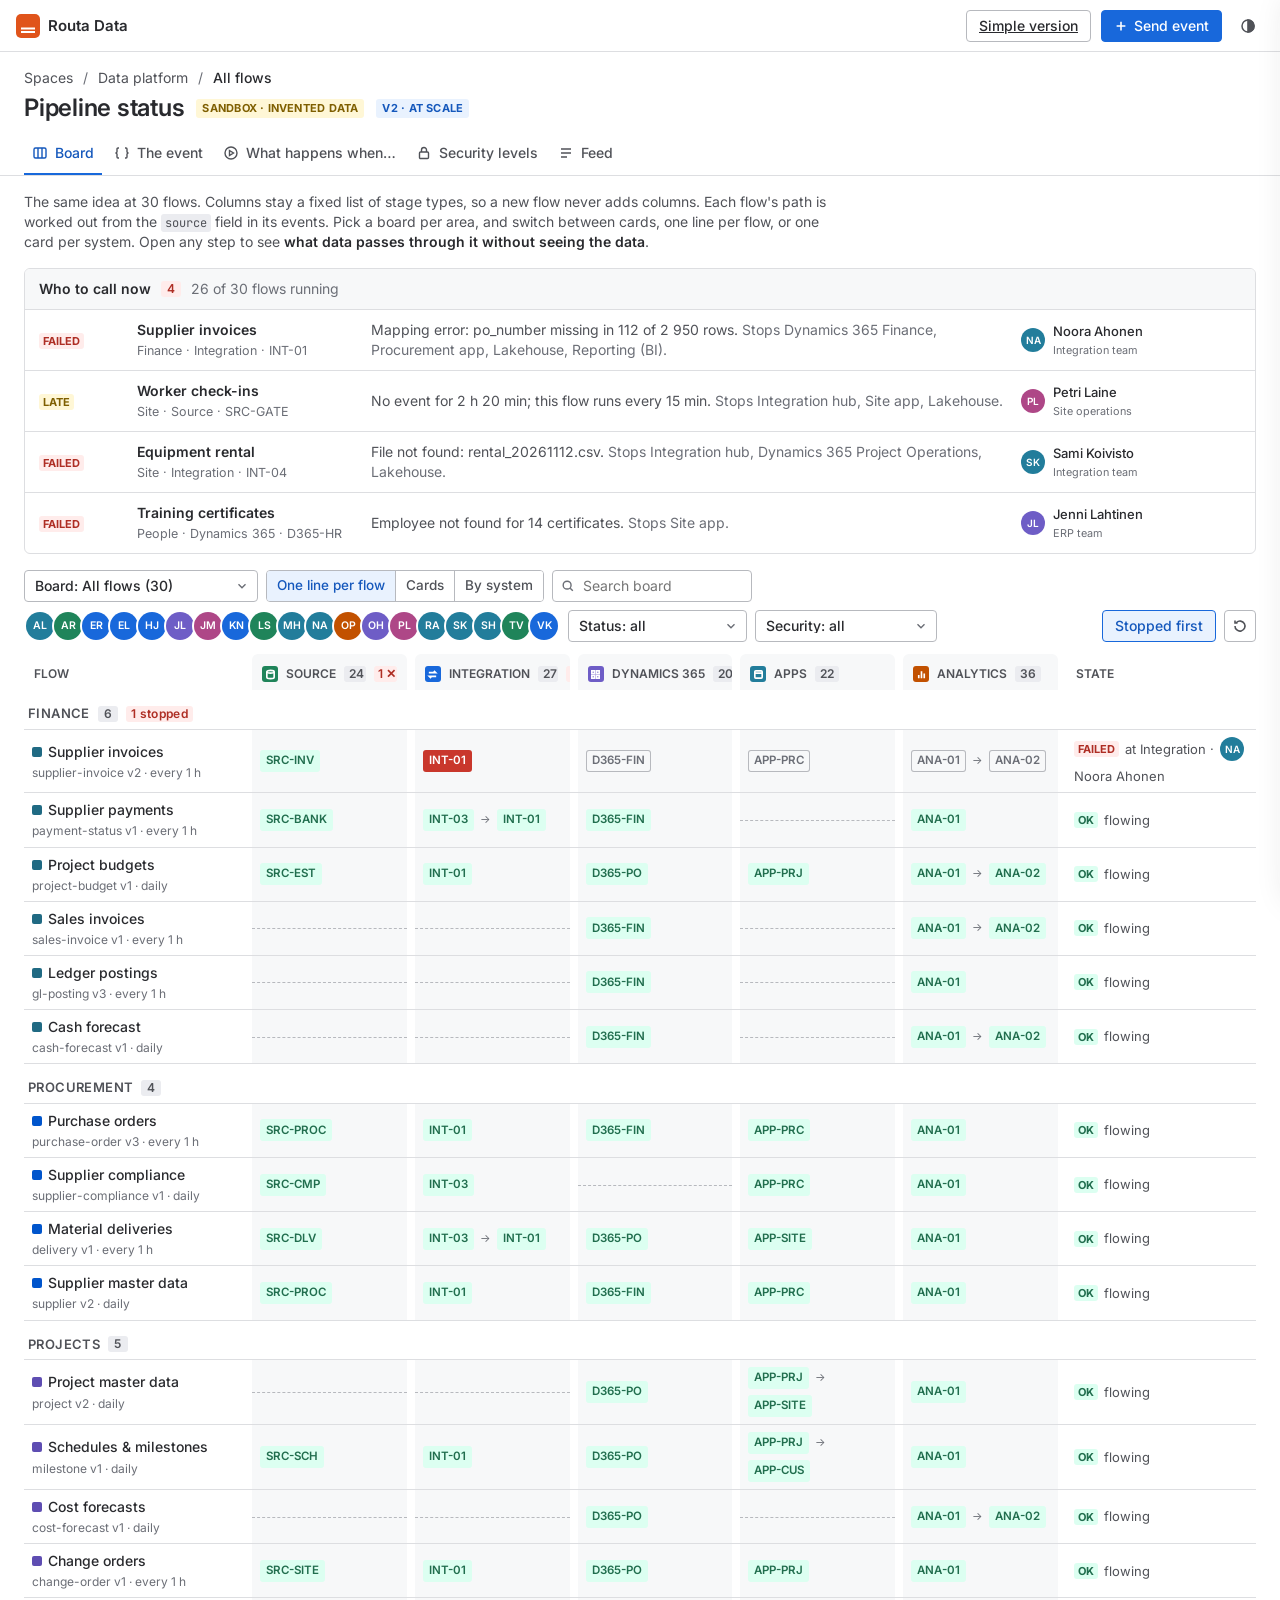
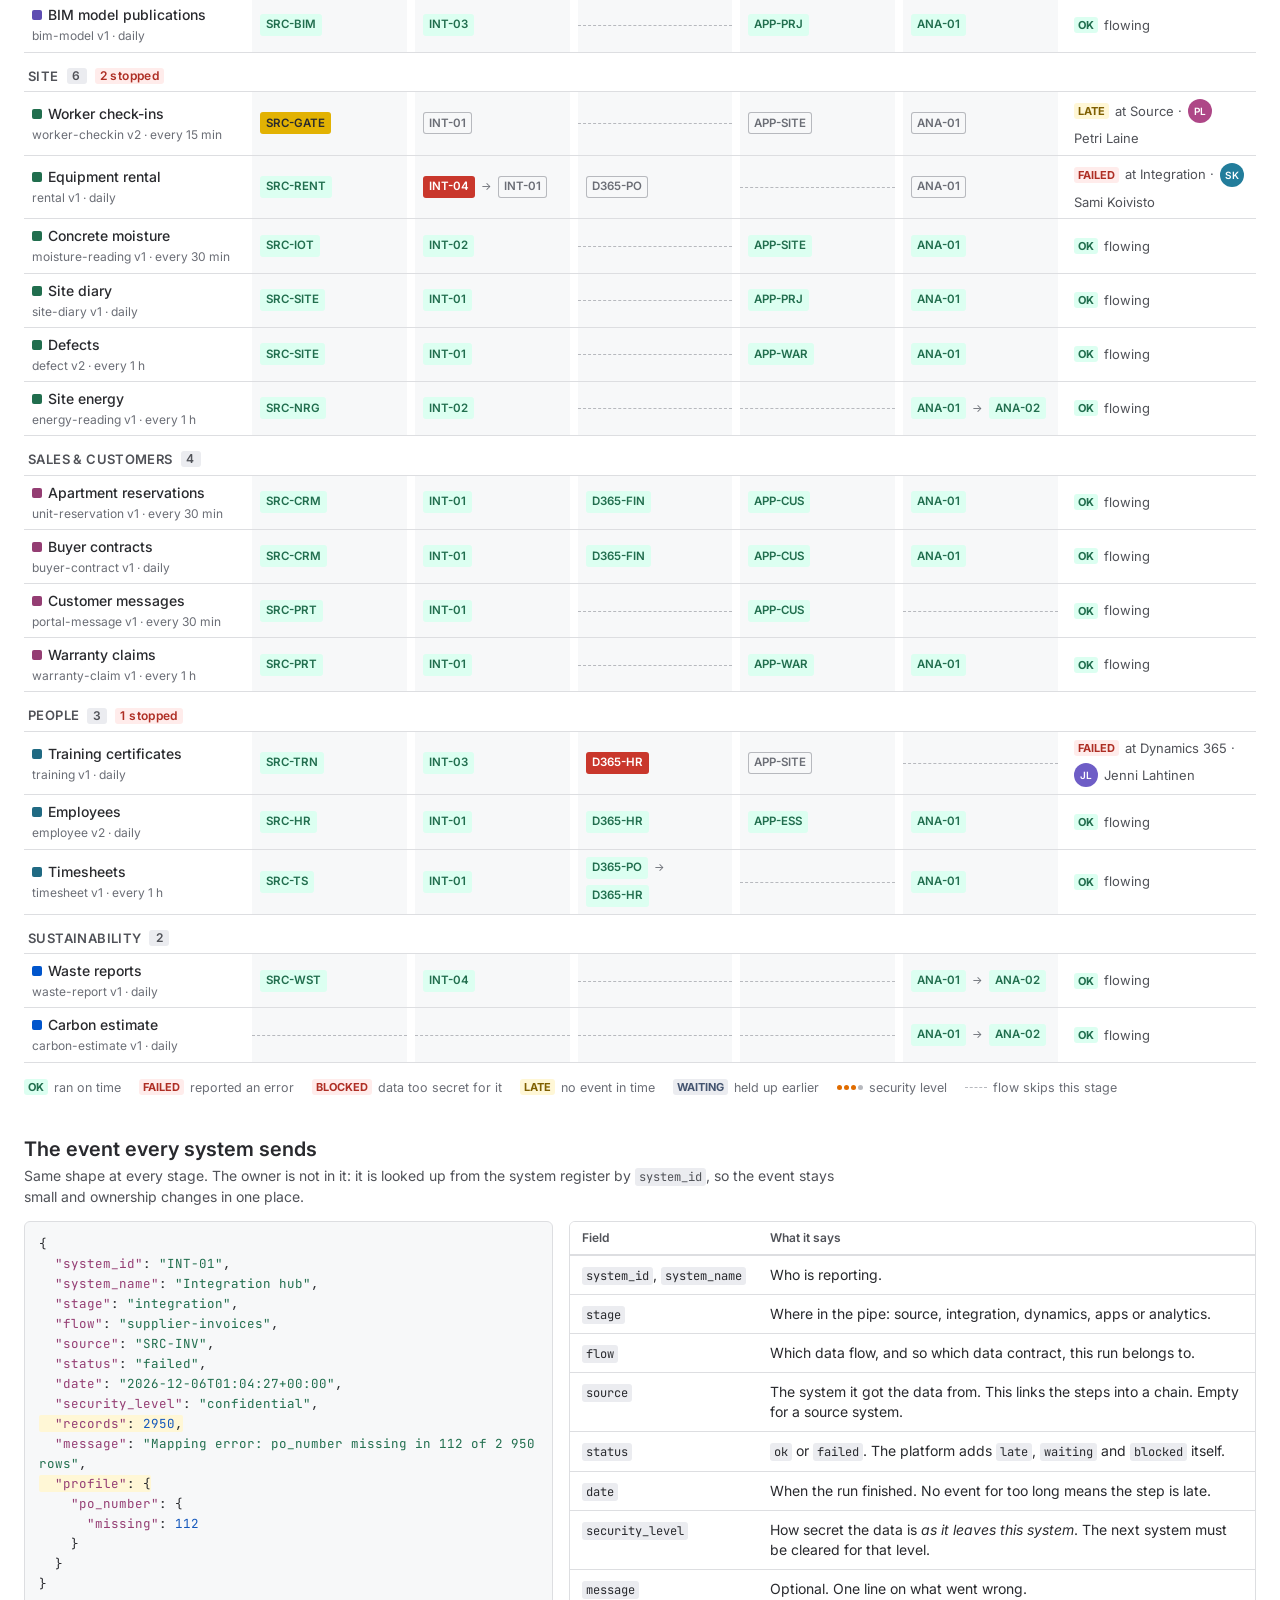
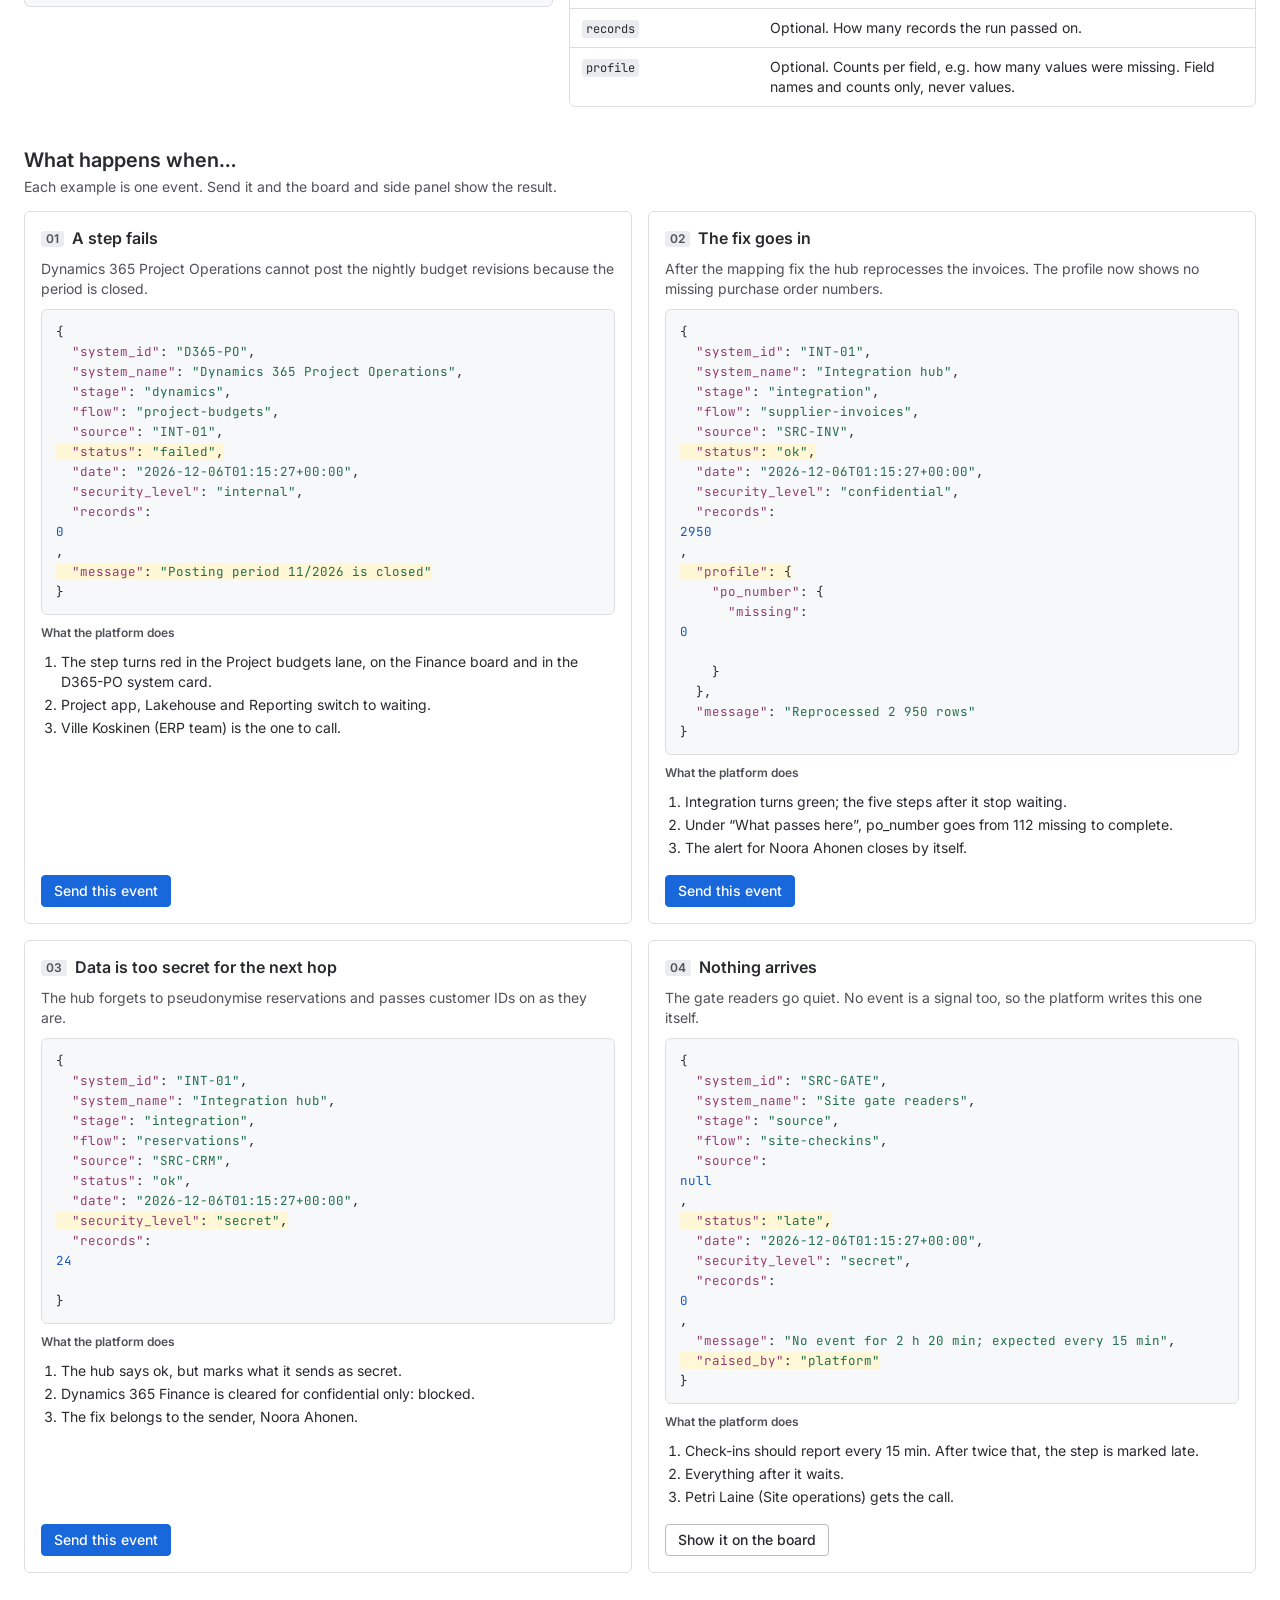
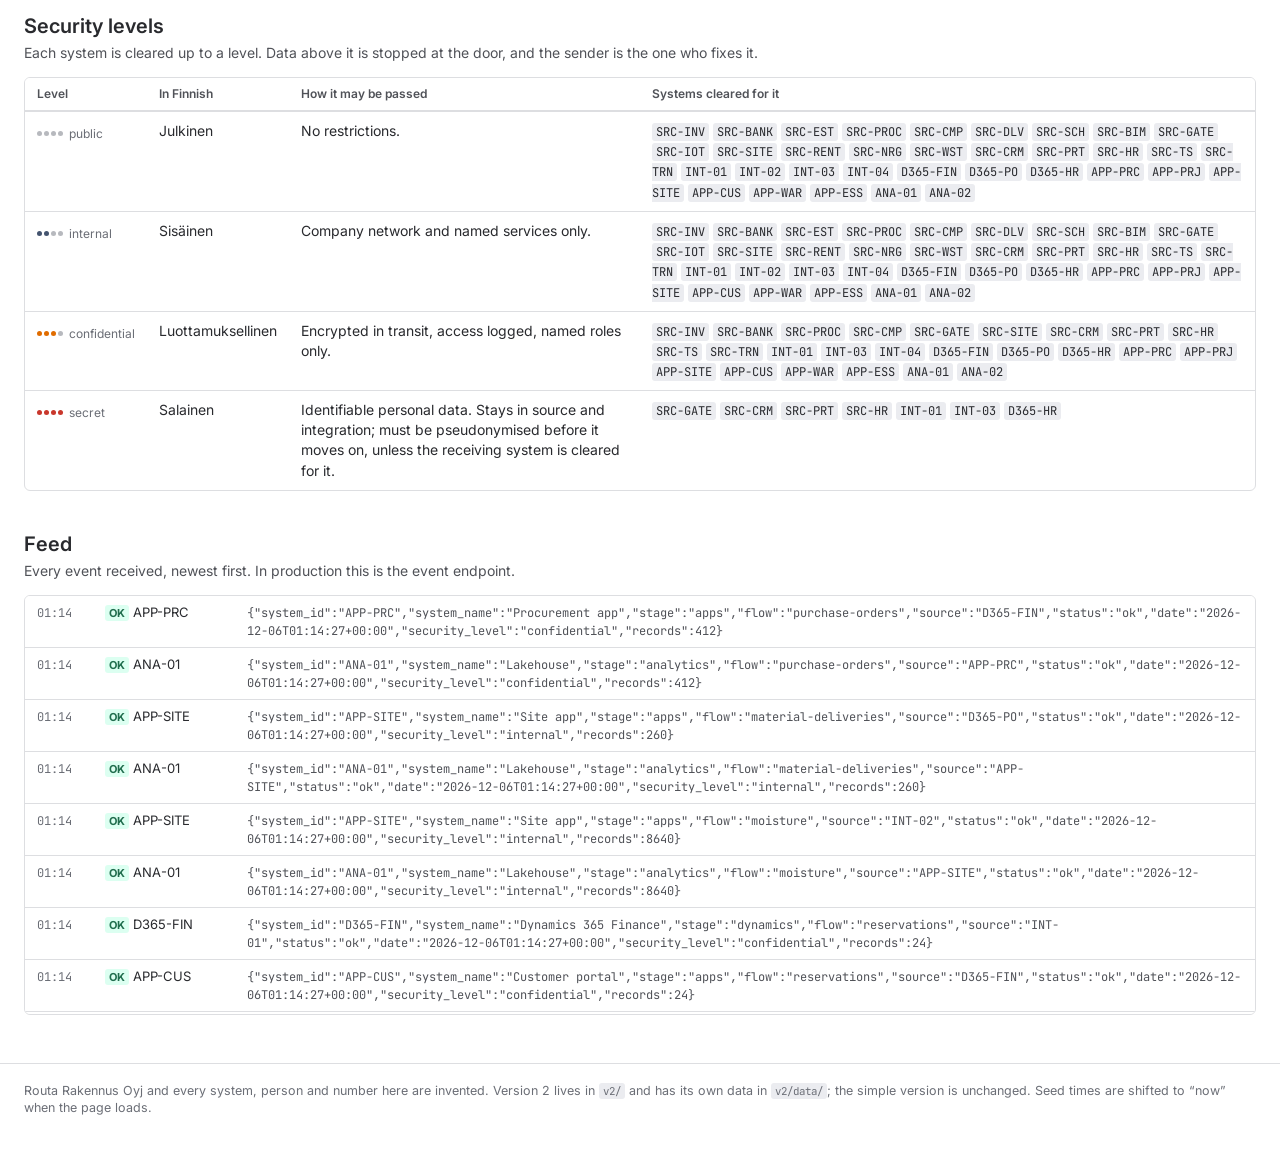
==== commit 14e9251b: "ADD intial version v5" ====
--- a/index.html
+++ b/index.html
@@ -3,7 +3,7 @@
 <head>
 <meta charset="utf-8">
 <meta name="viewport" content="width=device-width, initial-scale=1">
-<title>Routa · Pipeline status</title>
+<title>Routa · Pipeline status v2</title>
 <meta name="description" content="Sandbox prototype: where data stopped in the pipeline, and who owns that step. Invented data.">
 <link rel="preconnect" href="https://fonts.googleapis.com">
 <link rel="preconnect" href="https://fonts.gstatic.com" crossorigin>
@@ -18,6 +18,7 @@
     <span>Routa Data</span>
   </a>
   <span class="spacer"></span>
+  <a class="btn v1link" href="../">Simple version</a>
   <div class="menu-wrap">
     <button class="btn primary" type="button" id="send-btn" aria-haspopup="true" aria-expanded="false">
       <svg viewBox="0 0 16 16" aria-hidden="true"><path d="M8 3v10M3 8h10"/></svg>Send event
@@ -30,10 +31,11 @@
 </header>
 
 <div class="pagehead" id="top">
-  <div class="crumbs">Spaces <span>/</span> Data platform</div>
+  <div class="crumbs">Spaces <span>/</span> Data platform <span>/</span> <b id="crumb-board">All flows</b></div>
   <div class="title-row">
     <h1>Pipeline status</h1>
     <span class="sandbox">Sandbox · invented data</span>
+    <span class="vtag">v2 · at scale</span>
   </div>
   <nav class="tabs" aria-label="Sections">
     <a href="#board" class="active"><svg viewBox="0 0 16 16"><rect x="2" y="3" width="12" height="10" rx="1.5"/><path d="M6 3v10M10 3v10"/></svg>Board</a>
@@ -45,12 +47,18 @@
 </div>
 
 <main>
-  <p class="lede">Every system in a pipeline sends one small event each time it runs. Put those events side by side and three questions answer themselves: <b>what flows where</b>, <b>where it broke</b>, and <b>who to call</b>.</p>
+  <p class="lede">The same idea at 30 flows. Columns stay a fixed list of stage types, so a new flow never adds columns. Each flow's path is worked out from the <code>source</code> field in its events. Pick a board per area, and switch between cards, one line per flow, or one card per system. Open any step to see <b>what data passes through it without seeing the data</b>.</p>
 
   <section id="alerts" class="alerts" aria-live="polite"></section>
 
   <section id="board">
     <div class="toolbar">
+      <select id="f-board" aria-label="Board"></select>
+      <div class="seg" role="group" aria-label="View">
+        <button type="button" data-view="compact" aria-pressed="true">One line per flow</button>
+        <button type="button" data-view="cards" aria-pressed="false">Cards</button>
+        <button type="button" data-view="systems" aria-pressed="false">By system</button>
+      </div>
       <label class="search">
         <svg viewBox="0 0 16 16" aria-hidden="true"><circle cx="7" cy="7" r="4.5"/><path d="M10.5 10.5l3 3"/></svg>
         <input type="search" id="q" placeholder="Search board" aria-label="Search board">
@@ -67,7 +75,7 @@
         <option value="internal">Security: internal</option>
       </select>
       <span class="spacer"></span>
-      <button class="btn toggle" type="button" id="group" aria-pressed="true">Group: Flow</button>
+      <button class="btn toggle" type="button" id="stopped-first" aria-pressed="true">Stopped first</button>
       <button class="icon-btn bordered" type="button" id="reset" aria-label="Reset the board" title="Reset the board">
         <svg viewBox="0 0 16 16" aria-hidden="true"><path d="M3 8a5 5 0 1 0 1.5-3.5M3 2.5V5h2.5"/></svg>
       </button>
@@ -93,6 +101,8 @@
             <tr><td><code>date</code></td><td>When the run finished. No event for too long means the step is late.</td></tr>
             <tr><td><code>security_level</code></td><td>How secret the data is <em>as it leaves this system</em>. The next system must be cleared for that level.</td></tr>
             <tr><td><code>message</code></td><td>Optional. One line on what went wrong.</td></tr>
+            <tr><td><code>records</code></td><td>Optional. How many records the run passed on.</td></tr>
+            <tr><td><code>profile</code></td><td>Optional. Counts per field, e.g. how many values were missing. Field names and counts only, never values.</td></tr>
           </tbody>
         </table>
       </div>
@@ -129,7 +139,7 @@
 </aside>
 
 <footer class="foot">
-  Routa Rakennus Oyj and every system, person and number here are invented. Register in <code>data/register.json</code>, seed events in <code>data/events.json</code>; seed times are shifted to “now” when the page loads.
+  Routa Rakennus Oyj and every system, person and number here are invented. Version 2 lives in <code>v2/</code> and has its own data in <code>v2/data/</code>; the simple version is unchanged. Seed times are shifted to “now” when the page loads.
 </footer>
 
 <script src="assets/app.js"></script>
--- a/assets/style.css
+++ b/assets/style.css
@@ -361,3 +361,84 @@
   .search { width: 100%; }
   .menu { width: min(320px, calc(100vw - 24px)); }
 }
+
+/* ================= v2 additions ================= */
+.vtag { font: 700 11px/1 var(--sans); text-transform: uppercase; letter-spacing: .02em; padding: 4px 6px; border-radius: 3px; background: var(--blue-bg); color: var(--blue-text); }
+.crumbs b { font-weight: 500; color: var(--text); }
+.seg { display: inline-flex; border: 1px solid var(--border-2); border-radius: 4px; overflow: hidden; }
+.seg button { height: 30px; padding: 0 10px; font: 500 13.5px/1 var(--sans); color: var(--text-2); background: var(--bg); border: 0; border-right: 1px solid var(--border-2); cursor: pointer; white-space: nowrap; }
+.seg button:last-child { border-right: 0; }
+.seg button:hover { background: var(--hover); }
+.seg button[aria-pressed="true"] { background: var(--blue-bg); color: var(--blue-text); }
+
+/* columns vary with what is visible */
+.board { min-width: 0; }
+.board.cards-v { min-width: calc(var(--ncol) * 190px); }
+.board .cols, .board .lane-row, .board .board-end { grid-template-columns: repeat(var(--ncol), minmax(0, 1fr)); }
+.board.compact-v .cols, .board.compact-v .crow, .board.compact-v .board-end { grid-template-columns: minmax(220px, 1.4fr) repeat(var(--ncol), minmax(0, 1fr)) minmax(190px, 1.1fr); }
+.board.compact-v { min-width: calc(var(--ncol) * 130px + 440px); }
+
+/* area group header */
+.area-h { display: flex; align-items: center; gap: 8px; padding: 14px 4px 6px; font-weight: 600; font-size: 13px; text-transform: uppercase; letter-spacing: .03em; color: var(--text-2); border-bottom: 1px solid var(--border); }
+.area-h .muted { text-transform: none; letter-spacing: 0; font-weight: 400; }
+
+/* skipped stage: a thin line instead of an empty box */
+.slot.skip { justify-content: center; }
+.slot.skip::before { content: ""; display: block; border-top: 1px dashed var(--border-2); margin: 0 -10px; }
+.slot.stack { gap: 0; }
+.slot.stack .card + .card { margin-top: 14px; }
+.slot.stack .card + .card::before { content: "↓"; position: absolute; top: -15px; left: 50%; transform: translateX(-50%); font-size: 11px; line-height: 14px; color: var(--text-3); }
+
+/* one line per flow */
+.crow { display: grid; column-gap: 8px; align-items: stretch; border-bottom: 1px solid var(--border); }
+.crow:hover > div { background: var(--hover); }
+.crow > div { padding: 7px 8px; display: flex; align-items: center; gap: 6px; flex-wrap: wrap; min-width: 0; background: var(--bg); }
+.crow > .cell-stage { background: var(--sunken); position: relative; }
+.crow:hover > .cell-stage { background: var(--hover); }
+.crow .fname { display: flex; flex-direction: column; align-items: flex-start; gap: 2px; background: none; border: 0; padding: 0; font: inherit; color: inherit; text-align: left; cursor: pointer; min-width: 0; }
+.crow .fname b { font-weight: 500; }
+.crow .fname small { color: var(--text-3); font-size: 12px; }
+.crow .fname:hover b { text-decoration: underline; }
+.crow .fstate { font-size: 13px; color: var(--text-2); }
+.fdot { width: 10px; height: 10px; border-radius: 2px; flex: none; }
+.fdot.f0 { background: #206a83; } .fdot.f1 { background: #0055cc; } .fdot.f2 { background: #5e4db2; } .fdot.f3 { background: #216e4e; } .fdot.f4 { background: #943d73; }
+.pip { display: inline-flex; align-items: center; gap: 4px; height: 22px; padding: 0 6px; border-radius: 3px; font: 600 11.5px/1 var(--sans); border: 0; cursor: pointer; white-space: nowrap; background: var(--ok-bg); color: var(--ok); }
+.pip.failed, .pip.blocked { background: var(--bad-solid); color: #fff; }
+.pip.late { background: var(--warn-solid); color: #292a2e; }
+.pip.waiting { background: transparent; color: var(--text-3); box-shadow: inset 0 0 0 1px var(--border-2); }
+.pip.sel { box-shadow: 0 0 0 2px var(--blue); }
+.pip-arr { color: var(--text-3); font-size: 11px; }
+.cell-stage.skip::before { content: ""; position: absolute; left: 0; right: 0; top: 50%; border-top: 1px dashed var(--border-2); }
+.board.compact-v .cols .col-h:first-child, .board.compact-v .cols .col-h:last-child { background: var(--bg); }
+.board.compact-v .board-end > div:first-child, .board.compact-v .board-end > div:last-child { background: transparent; }
+
+/* by system */
+.sys-flows { display: flex; flex-wrap: wrap; gap: 3px; }
+.sys-flows i { width: 10px; height: 10px; border-radius: 2px; background: var(--ok); opacity: .55; }
+.sys-flows i.failed, .sys-flows i.blocked { background: var(--bad-solid); opacity: 1; }
+.sys-flows i.late { background: var(--warn-solid); opacity: 1; }
+.sys-flows i.waiting { background: var(--border-2); opacity: 1; }
+.card .meta { font-size: 12.5px; color: var(--text-3); }
+.flist { list-style: none; margin: 0; padding: 0; border: 1px solid var(--border); border-radius: 6px; }
+.flist li { border-top: 1px solid var(--border); }
+.flist li:first-child { border-top: 0; }
+.flist button { display: flex; width: 100%; align-items: center; gap: 8px; padding: 8px 12px; background: none; border: 0; font: inherit; color: var(--text); cursor: pointer; text-align: left; }
+.flist button:hover { background: var(--hover); }
+.flist .grow { flex: 1; min-width: 0; overflow: hidden; text-overflow: ellipsis; white-space: nowrap; }
+.flist small { color: var(--text-3); }
+
+/* data shape */
+.shape-sum { display: flex; flex-wrap: wrap; gap: 8px 18px; padding: 12px 14px; border-bottom: 1px solid var(--border); font-size: 13px; color: var(--text-2); }
+.shape-sum b { color: var(--text); font-weight: 600; font-size: 15px; display: block; }
+.shape table { font-size: 13px; }
+.shape td, .shape th { padding: 7px 12px; }
+.shape .miss { color: var(--bad); font-weight: 500; }
+.shape .okc { color: var(--text-3); }
+.shape .note { padding: 10px 14px; font-size: 12.5px; color: var(--text-3); border-top: 1px solid var(--border); }
+.tok { color: var(--text-3); }
+.pip.dim { opacity: .35; }
+@media (max-width: 600px) { .v1link { display: none; } }
+.col-h { flex-wrap: nowrap; white-space: nowrap; overflow: hidden; }
+.col-h .count.bad { padding: 0 4px; }
+.avatars { flex-wrap: wrap; row-gap: 4px; max-width: 100%; }
+@media (prefers-color-scheme: dark) { :root:not([data-theme="light"]) .dots.internal i.on { background: #a9abaf; } }
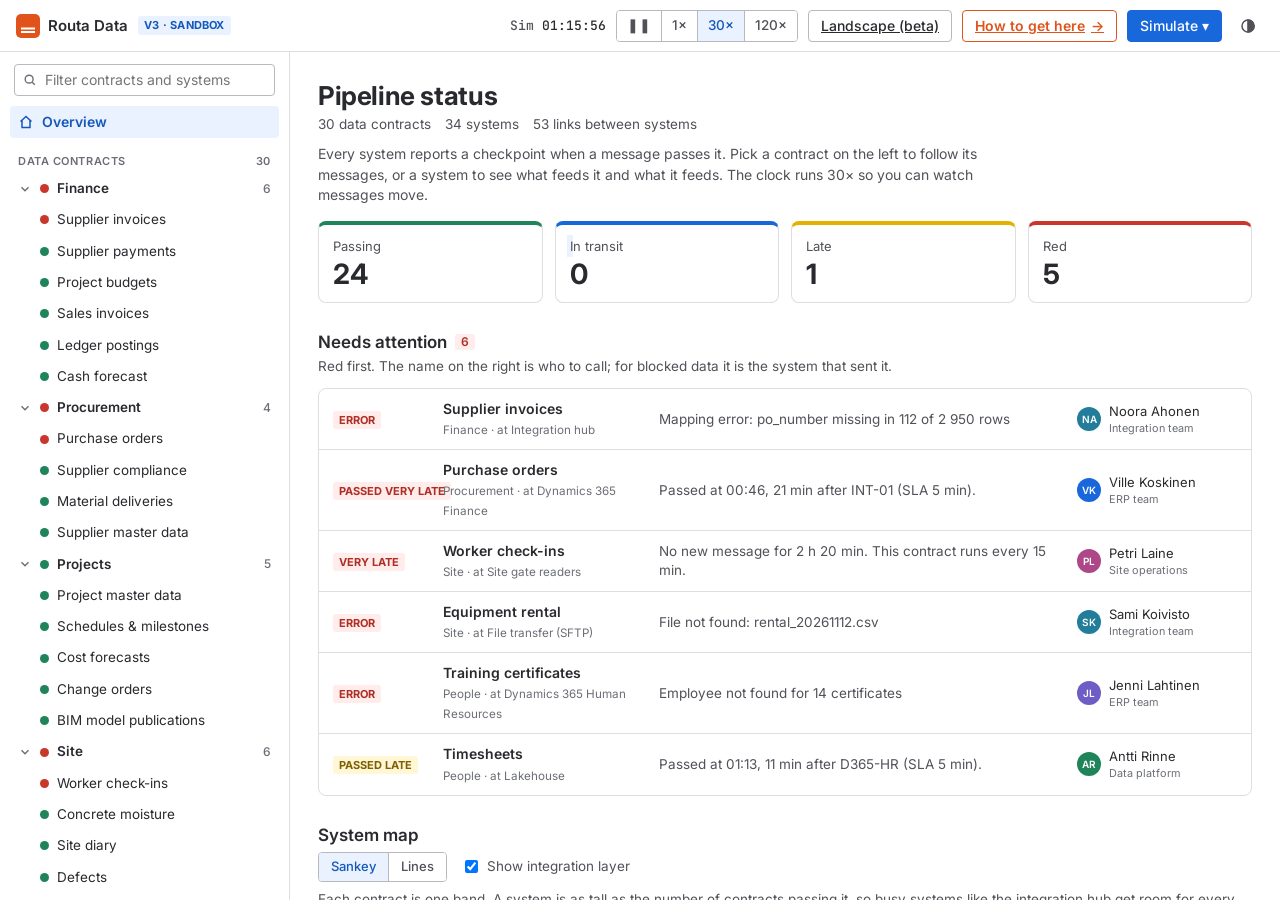
==== commit 9765f731: "ADD sumamry and explanation to demo" ====
--- a/index.html
+++ b/index.html
@@ -3,145 +3,18 @@
 <head>
 <meta charset="utf-8">
 <meta name="viewport" content="width=device-width, initial-scale=1">
-<title>Routa · Pipeline status v2</title>
-<meta name="description" content="Sandbox prototype: where data stopped in the pipeline, and who owns that step. Invented data.">
-<link rel="preconnect" href="https://fonts.googleapis.com">
-<link rel="preconnect" href="https://fonts.gstatic.com" crossorigin>
-<link href="https://fonts.googleapis.com/css2?family=Inter:wght@400;500;600;700&family=JetBrains+Mono:wght@400;500&display=swap" rel="stylesheet">
-<link rel="stylesheet" href="assets/style.css">
-<link rel="icon" href="data:image/svg+xml,%3Csvg xmlns='http://www.w3.org/2000/svg' viewBox='0 0 16 16'%3E%3Crect width='16' height='16' rx='3' fill='%23e0541b'/%3E%3Cpath d='M3 10h10M3 12.5h10' stroke='%23fff' stroke-width='1.5'/%3E%3C/svg%3E">
+<title>Routa · Data contracts</title>
+<meta http-equiv="refresh" content="0; url=v3/">
+<link rel="canonical" href="v3/">
+<style>
+  :root { color-scheme: light dark; }
+  body { margin: 0; min-height: 100vh; display: grid; place-items: center; background: #fff; color: #292a2e; font: 16px/1.5 -apple-system, BlinkMacSystemFont, "Segoe UI", Roboto, Arial, sans-serif; }
+  @media (prefers-color-scheme: dark) { body { background: #1f1f21; color: #cecfd2; } a { color: #8fb8f6; } }
+  a { color: #1558bc; }
+</style>
 </head>
 <body>
-<header class="appbar">
-  <a class="logo" href="#top" aria-label="Routa data pipeline status">
-    <svg viewBox="0 0 24 24" aria-hidden="true"><rect width="24" height="24" rx="5"/><path d="M5 14.5h14M5 18h14"/></svg>
-    <span>Routa Data</span>
-  </a>
-  <span class="spacer"></span>
-  <a class="btn v1link" href="../">Simple version</a>
-  <div class="menu-wrap">
-    <button class="btn primary" type="button" id="send-btn" aria-haspopup="true" aria-expanded="false">
-      <svg viewBox="0 0 16 16" aria-hidden="true"><path d="M8 3v10M3 8h10"/></svg>Send event
-    </button>
-    <div class="menu" id="send-menu" role="menu" hidden></div>
-  </div>
-  <button class="icon-btn" type="button" id="theme" aria-label="Toggle dark mode">
-    <svg viewBox="0 0 16 16" aria-hidden="true"><circle cx="8" cy="8" r="6" fill="none" stroke="currentColor" stroke-width="1.5"/><path d="M8 2a6 6 0 0 1 0 12z" fill="currentColor"/></svg>
-  </button>
-</header>
-
-<div class="pagehead" id="top">
-  <div class="crumbs">Spaces <span>/</span> Data platform <span>/</span> <b id="crumb-board">All flows</b></div>
-  <div class="title-row">
-    <h1>Pipeline status</h1>
-    <span class="sandbox">Sandbox · invented data</span>
-    <span class="vtag">v2 · at scale</span>
-  </div>
-  <nav class="tabs" aria-label="Sections">
-    <a href="#board" class="active"><svg viewBox="0 0 16 16"><rect x="2" y="3" width="12" height="10" rx="1.5"/><path d="M6 3v10M10 3v10"/></svg>Board</a>
-    <a href="#event"><svg viewBox="0 0 16 16"><path d="M5 3H4a1 1 0 0 0-1 1v3l-1 1 1 1v3a1 1 0 0 0 1 1h1M11 3h1a1 1 0 0 1 1 1v3l1 1-1 1v3a1 1 0 0 1-1 1h-1"/></svg>The event</a>
-    <a href="#examples"><svg viewBox="0 0 16 16"><circle cx="8" cy="8" r="6"/><path d="M6.5 5.5l4 2.5-4 2.5z"/></svg>What happens when…</a>
-    <a href="#security"><svg viewBox="0 0 16 16"><rect x="3.5" y="7" width="9" height="6.5" rx="1"/><path d="M5.5 7V5a2.5 2.5 0 0 1 5 0v2"/></svg>Security levels</a>
-    <a href="#feed"><svg viewBox="0 0 16 16"><path d="M3 4h10M3 8h10M3 12h6"/></svg>Feed</a>
-  </nav>
-</div>
-
-<main>
-  <p class="lede">The same idea at 30 flows. Columns stay a fixed list of stage types, so a new flow never adds columns. Each flow's path is worked out from the <code>source</code> field in its events. Pick a board per area, and switch between cards, one line per flow, or one card per system. Open any step to see <b>what data passes through it without seeing the data</b>.</p>
-
-  <section id="alerts" class="alerts" aria-live="polite"></section>
-
-  <section id="board">
-    <div class="toolbar">
-      <select id="f-board" aria-label="Board"></select>
-      <div class="seg" role="group" aria-label="View">
-        <button type="button" data-view="compact" aria-pressed="true">One line per flow</button>
-        <button type="button" data-view="cards" aria-pressed="false">Cards</button>
-        <button type="button" data-view="systems" aria-pressed="false">By system</button>
-      </div>
-      <label class="search">
-        <svg viewBox="0 0 16 16" aria-hidden="true"><circle cx="7" cy="7" r="4.5"/><path d="M10.5 10.5l3 3"/></svg>
-        <input type="search" id="q" placeholder="Search board" aria-label="Search board">
-      </label>
-      <div class="avatars" id="owners" role="group" aria-label="Filter by owner"></div>
-      <select id="f-status" aria-label="Status filter">
-        <option value="all">Status: all</option>
-        <option value="stopped">Status: stopped only</option>
-      </select>
-      <select id="f-level" aria-label="Security level filter">
-        <option value="all">Security: all</option>
-        <option value="secret">Security: secret</option>
-        <option value="confidential">Security: confidential</option>
-        <option value="internal">Security: internal</option>
-      </select>
-      <span class="spacer"></span>
-      <button class="btn toggle" type="button" id="stopped-first" aria-pressed="true">Stopped first</button>
-      <button class="icon-btn bordered" type="button" id="reset" aria-label="Reset the board" title="Reset the board">
-        <svg viewBox="0 0 16 16" aria-hidden="true"><path d="M3 8a5 5 0 1 0 1.5-3.5M3 2.5V5h2.5"/></svg>
-      </button>
-    </div>
-    <div class="board-wrap"><div class="board" id="board-grid"></div></div>
-    <div class="legend" id="legend"></div>
-  </section>
-
-  <section id="event" class="section">
-    <h2>The event every system sends</h2>
-    <p class="sub">Same shape at every stage. The owner is not in it: it is looked up from the system register by <code>system_id</code>, so the event stays small and ownership changes in one place.</p>
-    <div class="two">
-      <pre class="code" id="schema-json"></pre>
-      <div class="panel">
-        <table>
-          <thead><tr><th>Field</th><th>What it says</th></tr></thead>
-          <tbody>
-            <tr><td><code>system_id</code>, <code>system_name</code></td><td>Who is reporting.</td></tr>
-            <tr><td><code>stage</code></td><td>Where in the pipe: source, integration, dynamics, apps or analytics.</td></tr>
-            <tr><td><code>flow</code></td><td>Which data flow, and so which data contract, this run belongs to.</td></tr>
-            <tr><td><code>source</code></td><td>The system it got the data from. This links the steps into a chain. Empty for a source system.</td></tr>
-            <tr><td><code>status</code></td><td><code>ok</code> or <code>failed</code>. The platform adds <code>late</code>, <code>waiting</code> and <code>blocked</code> itself.</td></tr>
-            <tr><td><code>date</code></td><td>When the run finished. No event for too long means the step is late.</td></tr>
-            <tr><td><code>security_level</code></td><td>How secret the data is <em>as it leaves this system</em>. The next system must be cleared for that level.</td></tr>
-            <tr><td><code>message</code></td><td>Optional. One line on what went wrong.</td></tr>
-            <tr><td><code>records</code></td><td>Optional. How many records the run passed on.</td></tr>
-            <tr><td><code>profile</code></td><td>Optional. Counts per field, e.g. how many values were missing. Field names and counts only, never values.</td></tr>
-          </tbody>
-        </table>
-      </div>
-    </div>
-  </section>
-
-  <section id="examples" class="section">
-    <h2>What happens when…</h2>
-    <p class="sub">Each example is one event. Send it and the board and side panel show the result.</p>
-    <div class="examples" id="examples-grid"></div>
-  </section>
-
-  <section id="security" class="section">
-    <h2>Security levels</h2>
-    <p class="sub">Each system is cleared up to a level. Data above it is stopped at the door, and the sender is the one who fixes it.</p>
-    <div class="panel" id="levels"></div>
-  </section>
-
-  <section id="feed" class="section">
-    <h2>Feed</h2>
-    <p class="sub">Every event received, newest first. In production this is the event endpoint.</p>
-    <ol class="feed panel" id="feed-list"></ol>
-  </section>
-</main>
-
-<aside class="drawer" id="drawer" role="dialog" aria-modal="false" aria-labelledby="dr-title" aria-hidden="true" tabindex="-1">
-  <div class="dr-head">
-    <div class="dr-crumb" id="dr-crumb"></div>
-    <button class="icon-btn" type="button" id="dr-close" aria-label="Close panel">
-      <svg viewBox="0 0 16 16" aria-hidden="true"><path d="M4 4l8 8M12 4l-8 8"/></svg>
-    </button>
-  </div>
-  <div class="dr-body" id="dr-body"></div>
-</aside>
-
-<footer class="foot">
-  Routa Rakennus Oyj and every system, person and number here are invented. Version 2 lives in <code>v2/</code> and has its own data in <code>v2/data/</code>; the simple version is unchanged. Seed times are shifted to “now” when the page loads.
-</footer>
-
-<script src="assets/app.js"></script>
+  <p>Opening the demo… If nothing happens: <a href="v3/">demo</a> · <a href="v-beta/">landscape</a> · <a href="guide/">how to get here</a>.</p>
+  <script>location.replace('v3/' + location.hash);</script>
 </body>
 </html>
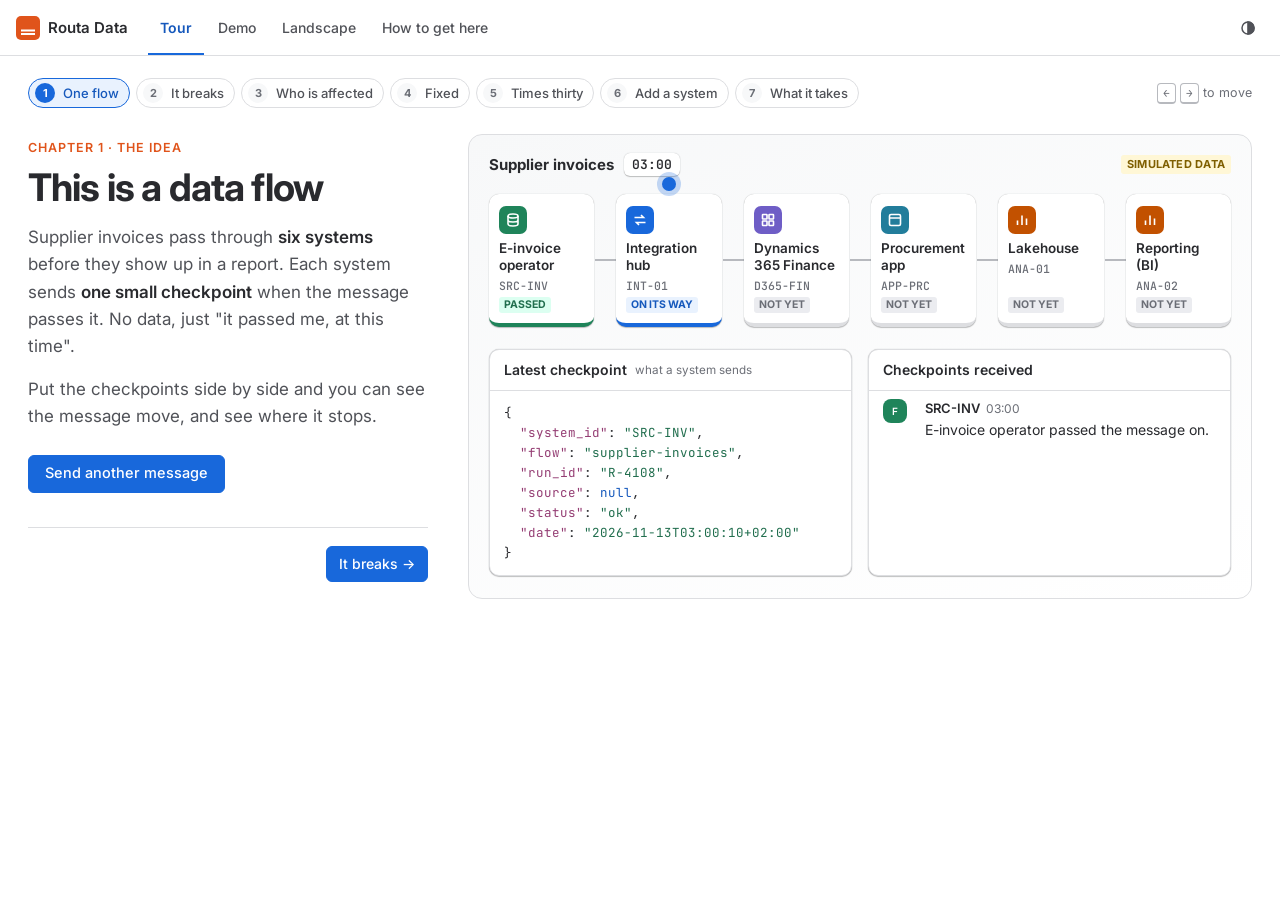
==== commit d59f55f1: "REWORK the presentation style" ====
--- a/index.html
+++ b/index.html
@@ -4,17 +4,12 @@
 <meta charset="utf-8">
 <meta name="viewport" content="width=device-width, initial-scale=1">
 <title>Routa · Data contracts</title>
-<meta http-equiv="refresh" content="0; url=v3/">
-<link rel="canonical" href="v3/">
-<style>
-  :root { color-scheme: light dark; }
-  body { margin: 0; min-height: 100vh; display: grid; place-items: center; background: #fff; color: #292a2e; font: 16px/1.5 -apple-system, BlinkMacSystemFont, "Segoe UI", Roboto, Arial, sans-serif; }
-  @media (prefers-color-scheme: dark) { body { background: #1f1f21; color: #cecfd2; } a { color: #8fb8f6; } }
-  a { color: #1558bc; }
-</style>
+<meta http-equiv="refresh" content="0; url=tour/">
+<link rel="canonical" href="tour/">
+<style>:root{color-scheme:light dark}body{margin:0;min-height:100vh;display:grid;place-items:center;font:16px/1.5 -apple-system,BlinkMacSystemFont,"Segoe UI",Roboto,Arial,sans-serif}</style>
 </head>
 <body>
-  <p>Opening the demo… If nothing happens: <a href="v3/">demo</a> · <a href="v-beta/">landscape</a> · <a href="guide/">how to get here</a>.</p>
-  <script>location.replace('v3/' + location.hash);</script>
+<p>This page has moved: <a href="tour/">continue</a>.</p>
+<script>location.replace('tour/' + location.hash);</script>
 </body>
 </html>
